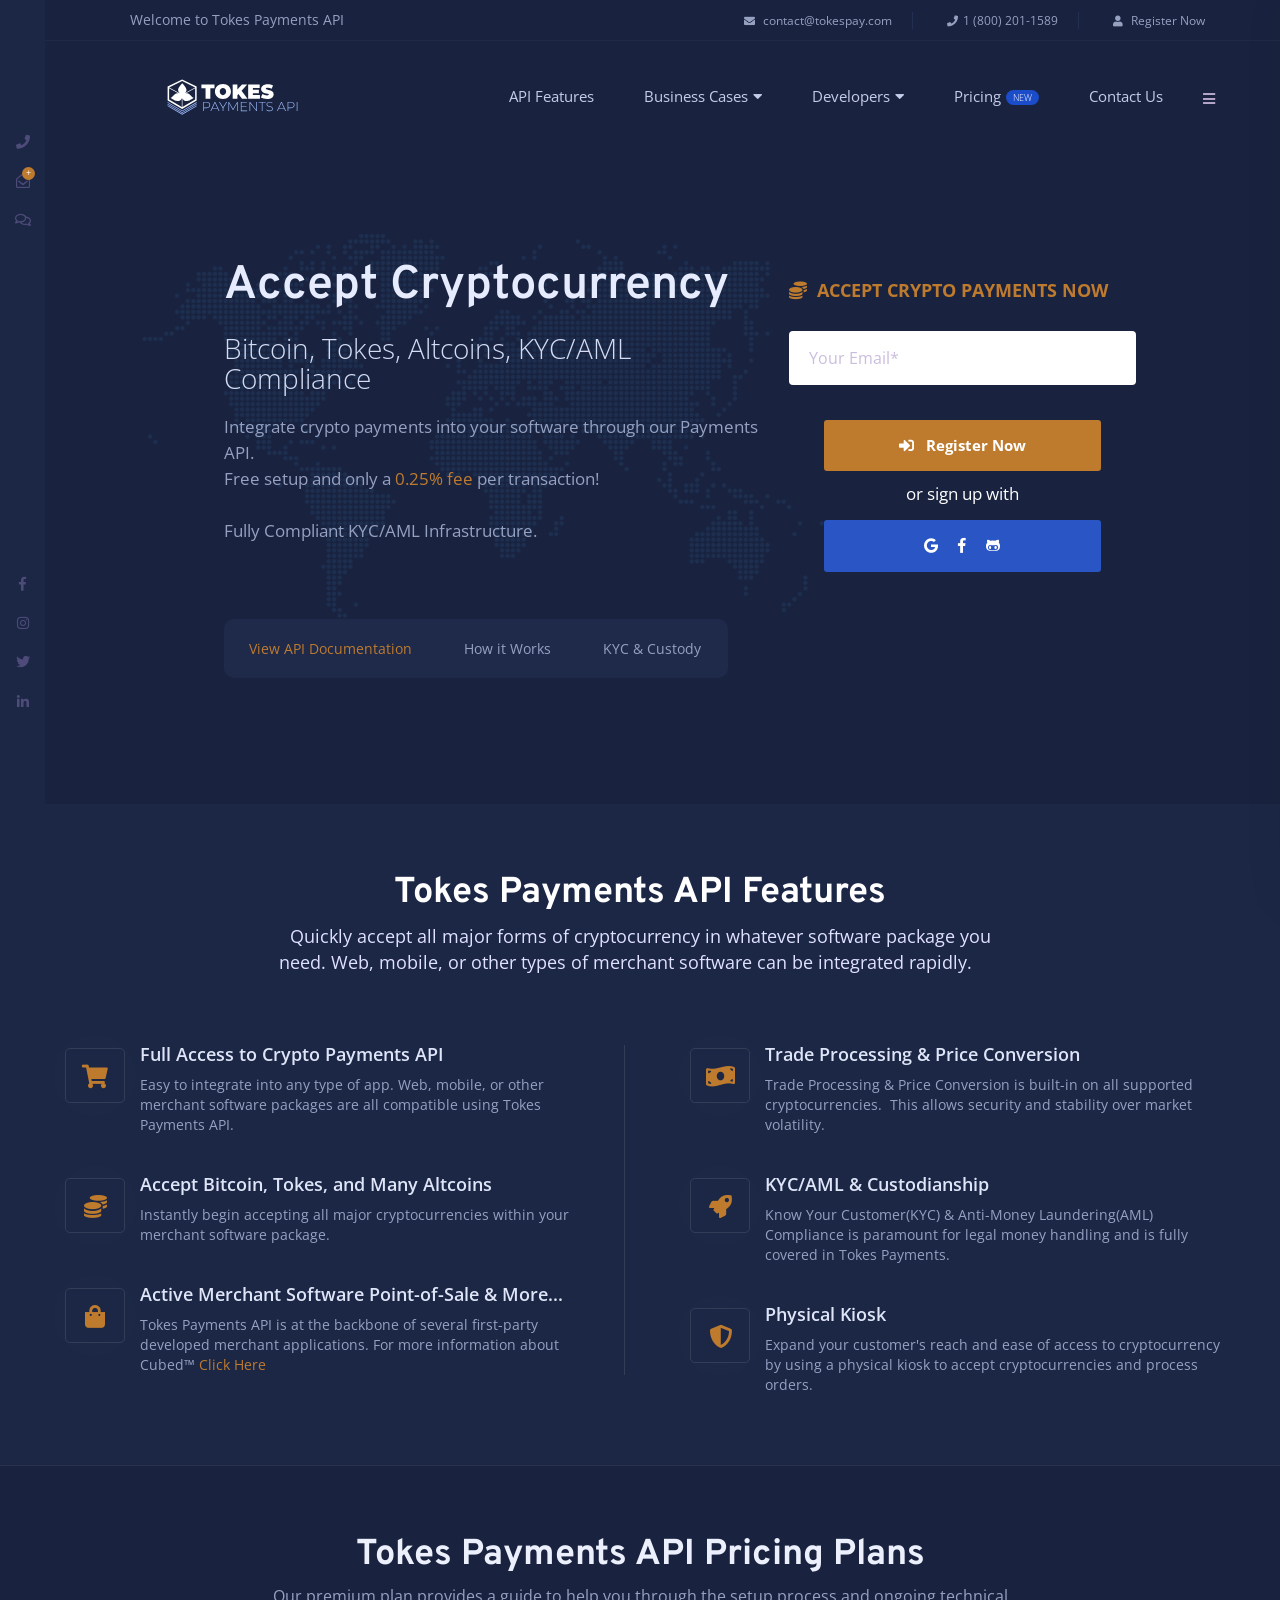
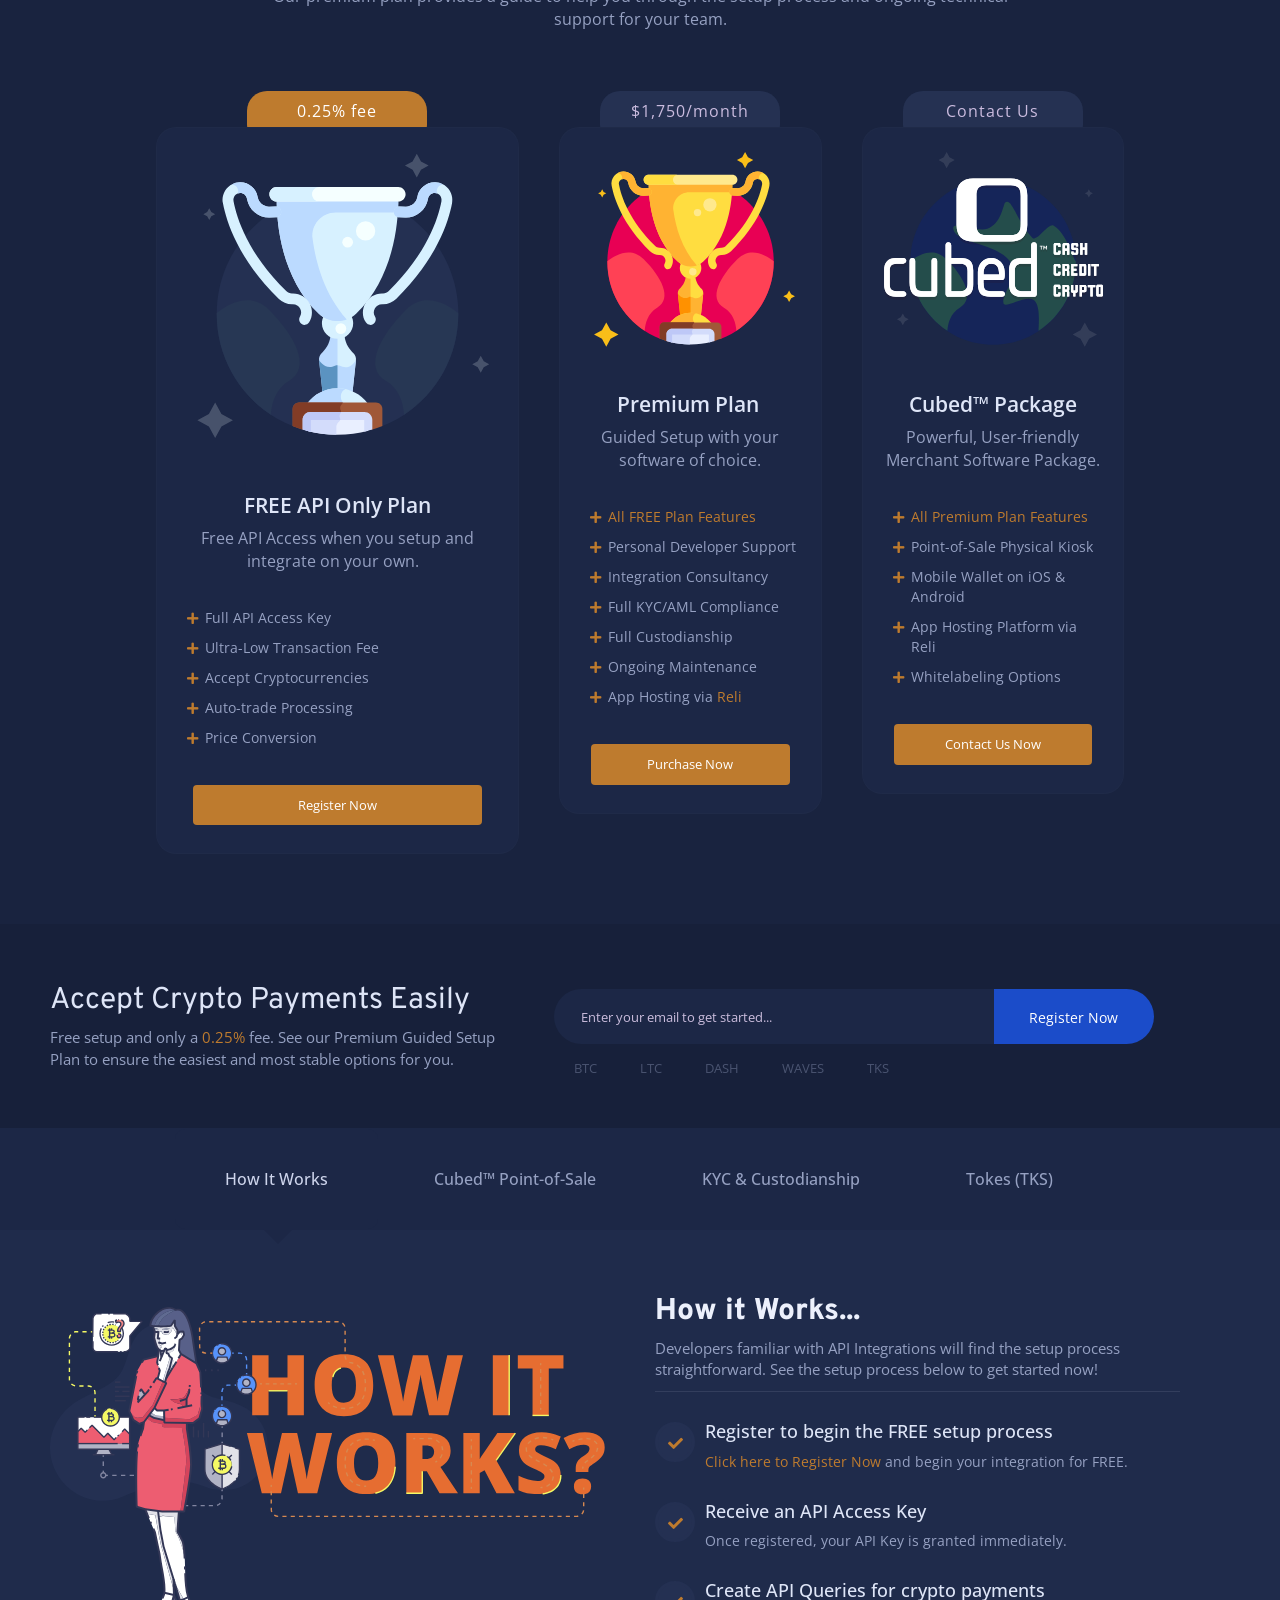
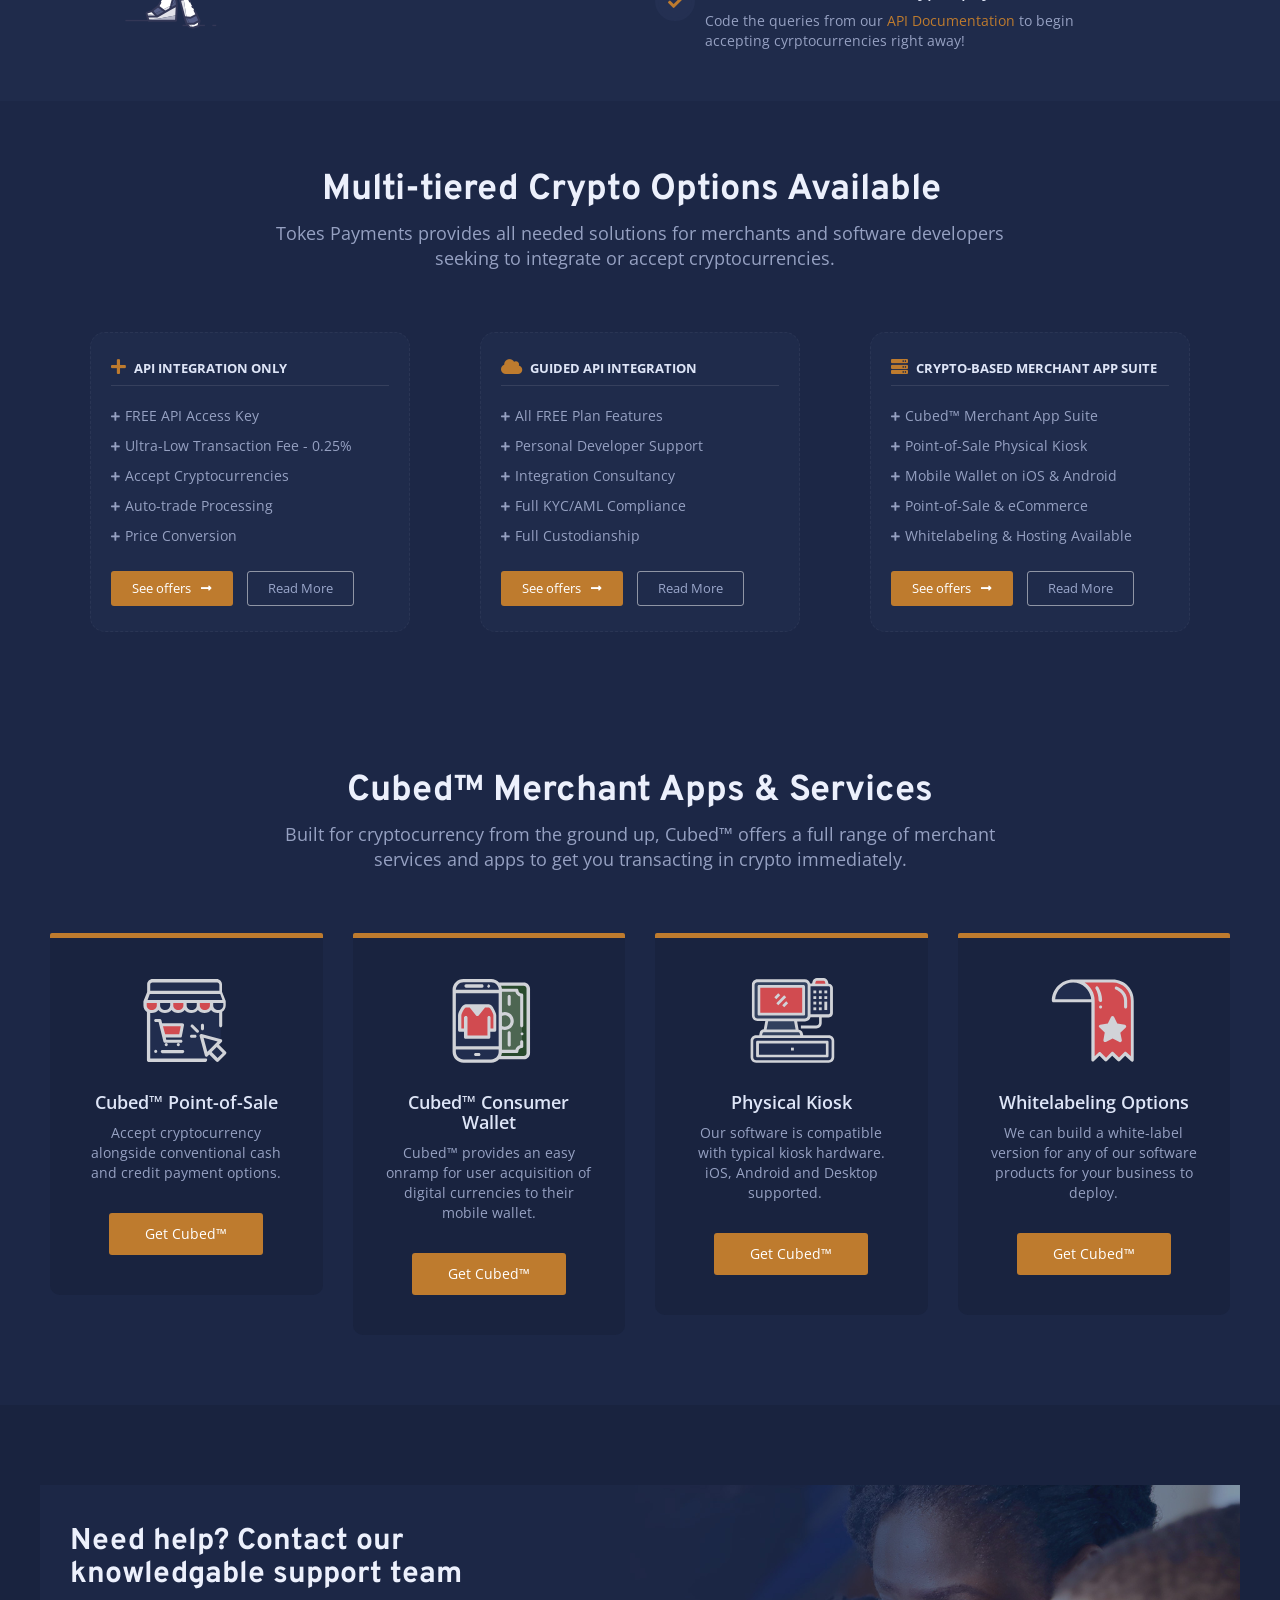
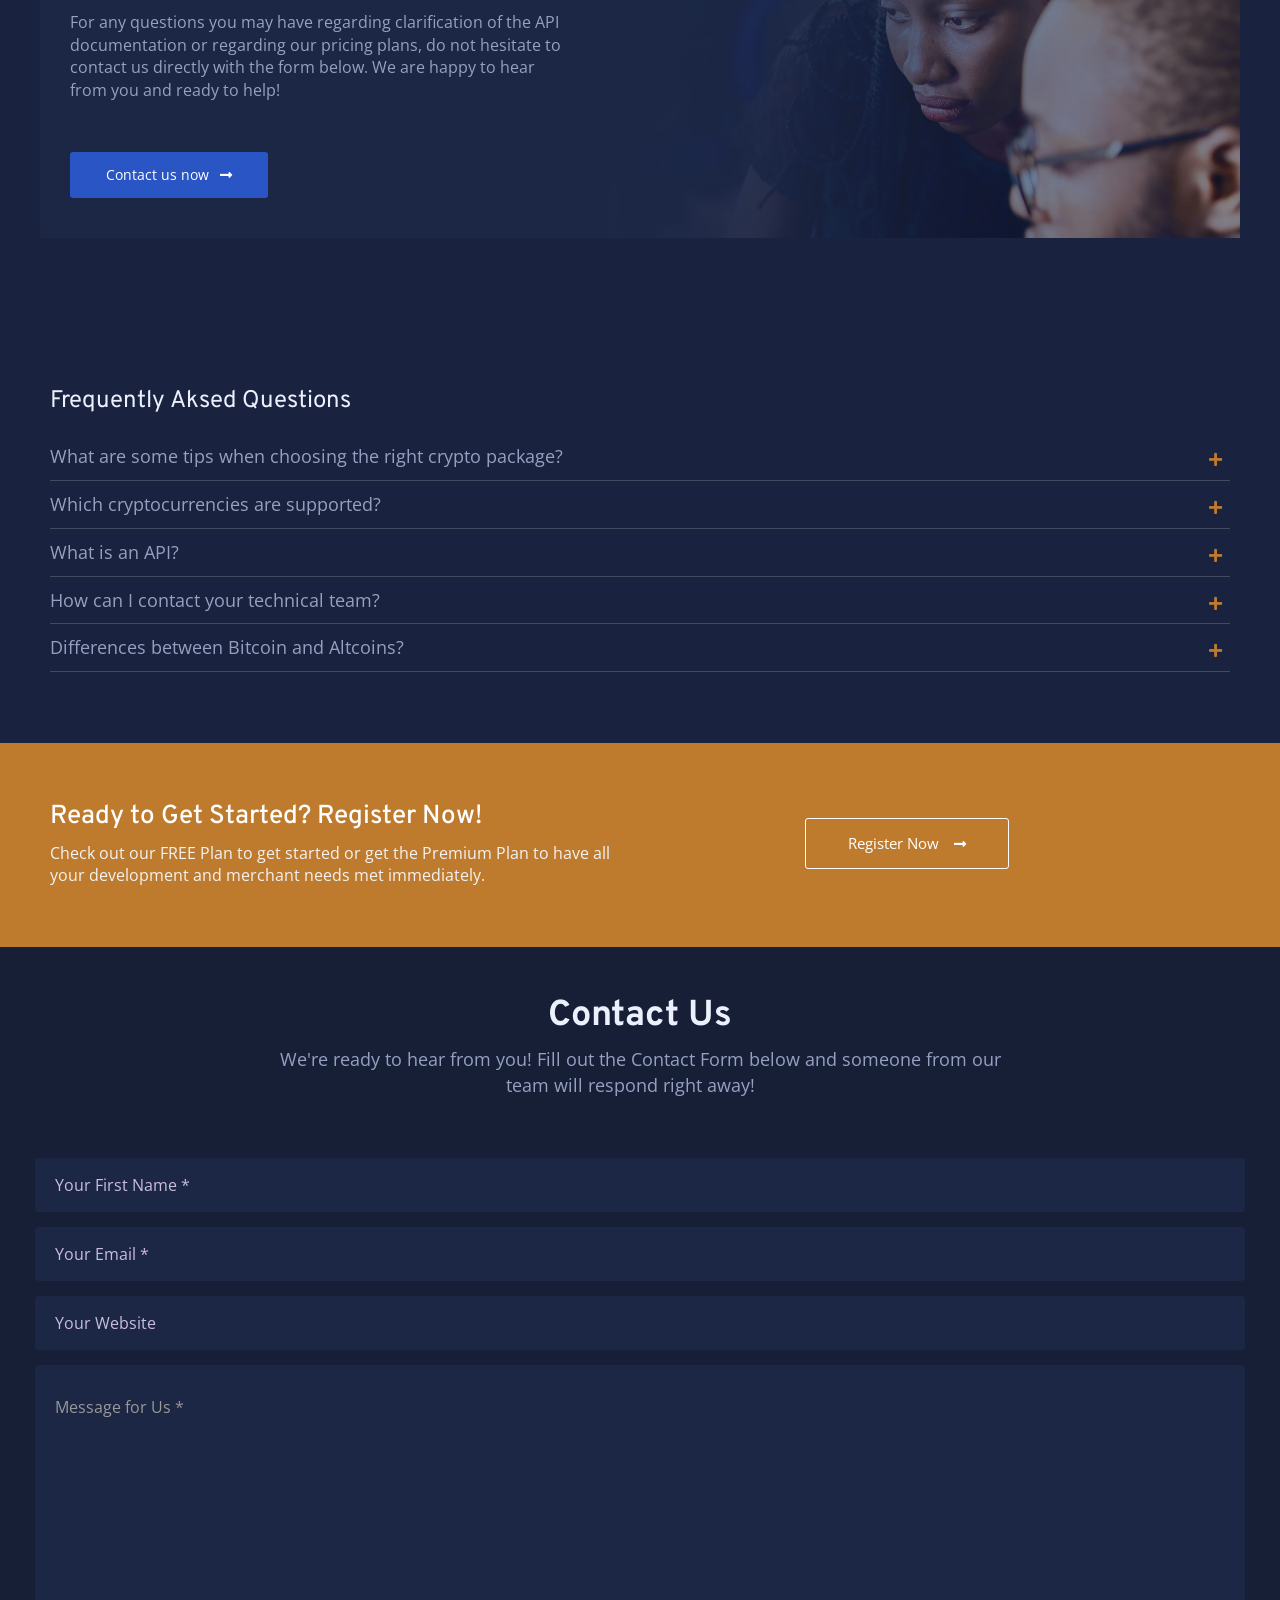
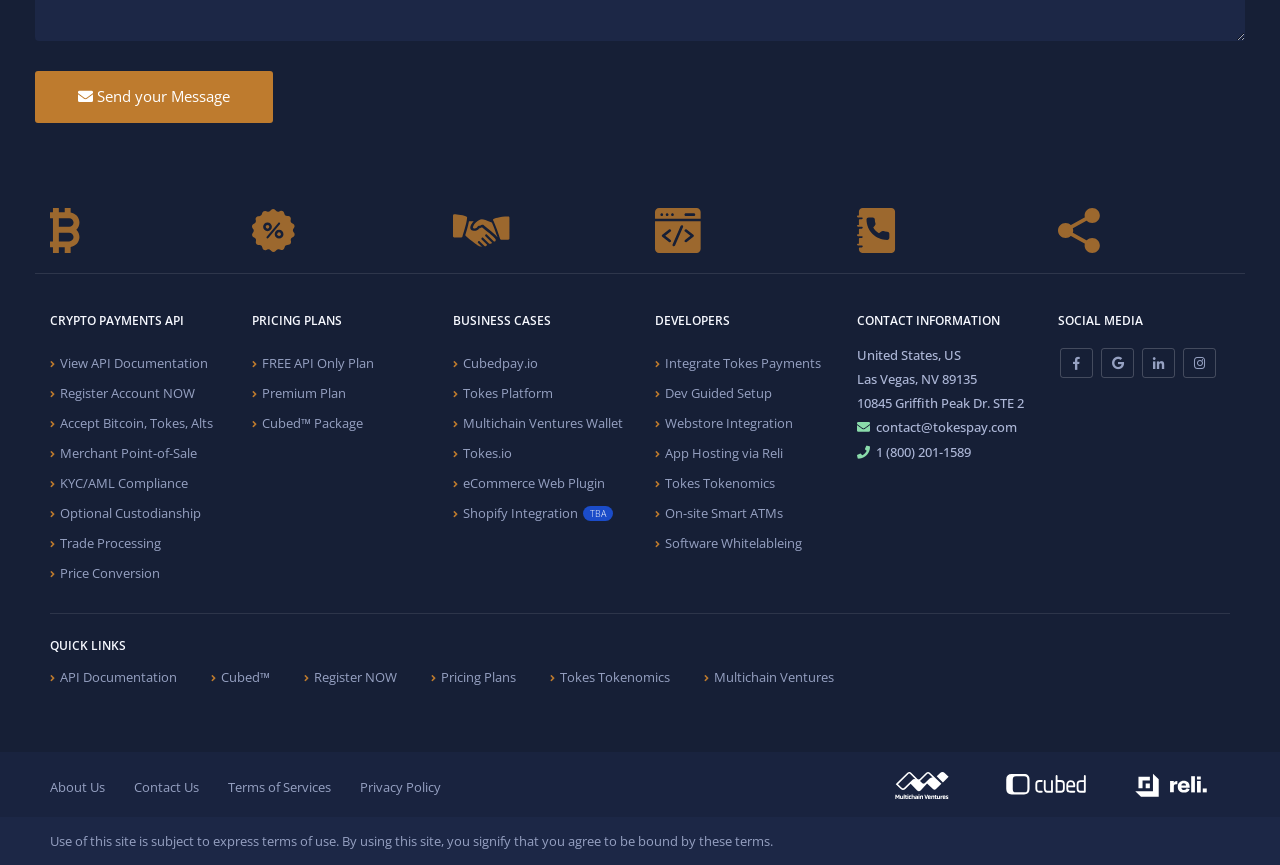
==== index.html @ ca2d654c "added docs links" ====
<!DOCTYPE html>
<html class="no-js" lang="en">

<head>
    <!-- Meta tags -->
    <meta charset="utf-8">
    <meta http-equiv="X-UA-Compatible" content="IE=edge">
    <meta name="description" content="Bluerack - The most powerful web hosting template with fully customized WHMCS Template">
    <meta name="viewport" content="width=device-width, initial-scale=1">
    <meta name="author" content="ThemeKolor">
    <meta name="keywords" content="vps,dedicated,cloud,hosting,hosting template,whmcs, hosting whmcs,whmcs template">
    <link rel="icon" type="image/png" sizes="32x32" href="favicon.png">
    <!-- Page title -->
    <title>Tokes Payments API - Accept Cryptocurrency Payments</title>
    <!-- CSS FILES -->
    <link rel="stylesheet" href="css/fontawesome-icons/css/all.min.css">
    <link rel="stylesheet" href="css/bootsnav.css">
    <link rel="stylesheet" href="css/bootstrap.min.css">
    <link rel="stylesheet" href="style/other/aos.css">
    <link rel="stylesheet" href="style/other/animate.css">
    <!-- Main css style -->
    <link rel="stylesheet" href="style/style.css">
    <!-- main responsive css file -->
    <link rel="stylesheet" href="style/responsive.css">
    <!-- CSS FILES end -->
	<script type="text/javascript" src="https://ajax.googleapis.com/ajax/libs/jquery/3.4.1/jquery.min.js"></script>

	<script type="text/javascript">
$(document).ready(function() {
    var $tabContent = $(".tab-content"),
        $tabs = $("ul.tabs li"),
        tabId;

    /* $tabContent.hide();
    $("ul.tabs li:first").addClass("active").show();
    $tabContent.first().show(); */

    $tabs.click(function() {
        var $this = $(this);
        $tabs.removeClass("active");
        $this.addClass("active");
        $tabContent.hide();
        var activeTab = $this.find("a").attr("href");
        $(activeTab).fadeIn();
        //return false;
    });

    // Grab the ID of the .tab-content that the hash is referring to
    tabId = $(window.location.hash).closest('.tab-content').attr('id');

    // Find the anchor element to "click", and click it
    $tabs.find('a[href=#' + tabId + ']').click();

    $('#tokesLink1,#tokesLink2,#tokesLink3,#tokesLink4,#tokesLink5,#tokesLink6').click(() => {
        $('html, body').animate({
            scrollTop: $('#tokesTab').offset().top
        });
        $('#tokesTab').click();
    });
	$('#cubedLink1,#cubedLink2,#cubedLink3,#cubedLink4,#cubedLink5').click(() => {
        $('html, body').animate({
            scrollTop: $('#cubedTab').offset().top
        });
        $('#cubedTab').click();
    });
	$('#kycLink1,#kycLink2,#kycLink3,#kycLink4,#kycLink5').click(() => {
        $('html, body').animate({
            scrollTop: $('#kycTab').offset().top
        });
        $('#kycTab').click();
    });
	$('#howitLink').click(() => {
        $('html, body').animate({
            scrollTop: $('#howitTab').offset().top
        });
        $('#howitTab').click();
    });
});

$(function() {
    $('a.refresh').live("click", function() {
        location.reload();
    });
});
						</script>	
	
	</head>

<body>
    <div id="fakeLoader"></div>
    <!-- Start of topbar -->
    <div class="top-bar margin-for-home">
        <div class="custom-width">
            <div class="left-topbar aligment-for-home">
                <p>Welcome to Tokes Payments API</p>
            </div>
            <div class="right-topbar">
                <a class="topbar-link" href="#"><i class="fa fa-envelope"></i>
                    contact@tokespay.com</a>
                <a class="topbar-link hidden-xs" href="#"><i class="fa fa-phone"></i>1 (800) 201-1589</a>
                <a class="topbar-link" href="../whmcs/clientarea.php"><i class="fa fa-user"></i> Register Now</a>
            </div>
        </div>
    </div>
    <!-- End of topbar -->

    <!-- Navbar content -->
    <nav class="navbar navbar-default dark navbar-sticky bootsnav">
        <!-- Start Top Search -->
        <div class="top-search">
            <div class="container">
                <div class="input-group">
                    <span class="input-group-addon"><i class="fa fa-search"></i></span>
                    <input type="text" class="form-control" placeholder="Search">
                    <span class="input-group-addon close-search"><i class="fa fa-times"></i></span>
                </div>
            </div>
        </div>
        <!-- End Top Search -->

        <div class="custom-width">
            <!-- Start Atribute Navigation -->
            <div class="attr-nav">
                <ul>
                    <li class="dropdown">
<ul class="dropdown-menu cart-list">
              <li>
                                <h6><a href="#">Dedicated Servers </a></h6>
                                <p>2x - <span class="price">$79.99</span></p>
                            </li>
                            <li>
                                <h6><a href="#">Shared Hosting</a></h6>
                                <p>1x - <span class="price">$2.95</span></p>
                            </li>
                            <li>
                                <h6><a href="#">Dedicated Server 2</a></h6>
                                <p>2x - <span class="price">$99.99</span></p>
                            </li>
                            <li class="total">
                                <span class="pull-right"><strong>Total</strong>: $0.00</span>
                                <a target="_blank" href="../whmcs/cart.php?a=view" class="btn btn-default btn-cart">Cart</a>
                            </li>
                        </ul>
                    </li>
                    <!--  <li class="search"><a href="#"><i class="fa fa-search"></i></a></li> -->
                    <li class="side-menu"><a href="#"><i class="fa fa-bars"></i></a></li>
                </ul>
            </div>
            <!-- End Atribute Navigation -->

            <!-- Start Header Navigation -->
            <div class="navbar-header">
                <button type="button" class="navbar-toggle" data-toggle="collapse" data-target="#navbar-menu">
                    <i class="fa fa-bars"></i>
                </button>
                <a class="navbar-brand aligment-for-home" href="index.html"><img src="images/logo/payments-api-logo.svg" class="logo"
                        alt=""></a>
            </div>
            <!-- End Header Navigation -->

            <!-- Collect the nav links, forms, and other content for toggling -->
            <div class="collapse navbar-collapse" id="navbar-menu">
                <ul class="nav navbar-nav navbar-right" data-in="fadeIn" data-out="fadeOut">
                    <li class="dropdown">
                        <a href="#api-features">API Features</a>
                        
                    </li>
                    <li class="dropdown megamenu-fw">
                        <a href="#" class="dropdown-toggle" data-toggle="dropdown">Business Cases</a>
                        <ul class="dropdown-menu megamenu-content" role="menu">
                            <li>
                                <div class="row">
                                    <div class="col-menu col-md-4 col-lg-4">
                                        <h6 class="title"><i class="fa fa-shopping-cart"></i> Pricing Plans</h6>
                                        <div class="content">
                                          <p>Get Full Access API Key for FREE when you Register Now. Extra assistance available.</p>
                                            <h4 class="menu-price">Starting fee of 0.25% per tx</h4>
                                            <a href="#pricing-plans" class="navbar-btn">See all offers</a>
                                        </div>
                                    </div><!-- end col-3 -->
                                    <div class="col-menu col-md-3 col-lg-4">
                                        <h6 class="title"><i class="fas fa-shopping-bag"></i> Merchant Point-of-Sale</h6>
                                        <div class="content">
                                            <ul class="menu-col">
                                                <li><a href="https://cubedpay.io" target="_blank">Cubedpay.io <span class="badge-link">Hot</span></a></li>
                                                <li><a href="https://tokesplatform.org" target="_blank">Tokes Platform </a></li>
                                                <li><a href="https://multichainventures.com/#wallet" target="_blank">Multichain Ventures Wallet</a></li>
                                                <li><a href="https://cubedpay.io/#features-1" target="_blank">eCommerce Web Component</a></li>
												<li><a href="#" target="_blank">Shopify Integration<span class="badge-link">Upcoming</span></a></li>

                                            </ul>
                                        </div>
                                    </div><!-- end col-3 -->
									<div class="col-menu col-md-3 col-lg-4">
                                        <h6 class="title"><i class="fas fa-cube"></i> Full Payments Ecosystem</h6>
                                        <div class="content">
                                            <ul class="menu-col">
                                                <li><a href="#features">Physical Kiosk</a></li>
                                                <li><a href="#features">Trade Processing</a></li>
                                                <li><a href="#features">Price Conversion</a></li>
                                                <li><a href="#features">Know Your Customer (KYC) <span class="badge-link">Offer</span></a></li>
                                                <li><a href="#features">Custodianship</a></li>
                                            </ul>
                                        </div>
                                    </div>
<!-- end col-3 -->
                                    
                                </div><!-- end row -->
                            </li>
							
                        </ul>
                    </li>
					<li class="dropdown megamenu-fw">
                        <a href="#" class="dropdown-toggle" data-toggle="dropdown">Developers</a>
                        <ul class="dropdown-menu megamenu-content" role="menu">
                            <li>
                                <div class="row">
                                    <div class="col-menu col-md-3 col-lg-4">
                                       <img src="images/other/ui.svg" class="img-responsive animated fadeInLeft"
                                alt="Wordpress Hosting">
                                    </div><!-- end col-3 -->
                                    <div class="col-menu col-md-3 col-lg-4">
                                        <h6 class="title"><i class="fas fa-book"></i> EXPLORE</h6>
                                        <div class="content">
                                            <ul class="menu-col">
                                                <li><a href="#how-it-works">Integrate Tokes Payments</a></li>
                                                <li><a href="#pricing-plans">Guided Setup<span class="badge-link">NEW</span></a></li>
                                                <li><a href="#">Webstore Integration</a></li>
                                                <li><a href="https://reli.cloud">App Hosting on Reli<span class="badge-link">Offer</span></a></li>
                                                <li><a href="#">Tokes Tokenomics</a></li>
                                            </ul>
                                        </div>
                                    </div><!-- end col-3 -->
									<div class="col-menu col-md-3 col-lg-4">
                                        <h6 class="title"><i class="fas fa-cube"></i> Tokes Ecosystem</h6>
                                        <div class="content">
                                            <ul class="menu-col">
                                                <li><a id="tokesLink1" href="#tokenomics">Mint &amp; Burn Protocol</a></li>
                                                <li><a id="tokesLink2" href="#tokenomics">Waves Blockchain</a></li>
                                                <li><a id="cubedLink1" href="#tokenomics">Merchant App Ecosystem</a></li>
                                                <li><a id="cubedLink2">Cubed™ Merchant Whitelabeling <span class="badge-link">Offer</span></a></li>
                                                <li><a id="tokesLink3" href="#tokenomics">On-site Smart ATMs</a></li>
                                            </ul>
                                        </div>
                                    </div>
<!-- end col-3 --><!-- end col-3 -->
									
									
                                </div><!-- end row -->
                            </li>
							
                        </ul>
						
					
						
                    </li>
                    <li class="dropdown">
<ul class="dropdown-menu">
              <li><a href="domain.html">Domain Page</a></li>
                            <li><a href="ssl.html">SSL Page</a></li>
                            <li><a href="shared.html">Shared Hosting</a></li>
                            <li><a href="cloud.html">Cloud Hosting</a></li>
                            <li><a href="wordpress.html">Wordpress Hosting</a></li>
                            <li><a href="dedicated.html">Dedicated Hosting</a></li>
                            <li><a href="about.html">About Us</a></li>
                            <li><a href="contact.html">Contact Us</a></li>
                            <li><a href="error-404.html">Error 404</a></li>
                        </ul>
                    </li>
                    <li class="dropdown">
<ul class="dropdown-menu">
            <li><a href="pricing.html">Pricing Tables</a></li>
                            <li><a href="boxes.html">Text Boxes</a></li>
                            <li><a href="layouts.html">Other Layouts</a></li>
                            <li><a href="testimonials.html">Testimonials</a></li>
                            <li><a href="call-action.html">Call to action</a></li>
                            <li><a href="footers.html">Footers</a></li>
                      </ul>
                  </li>
                    <li><a href="#pricing-plans">Pricing<span class="badge-link">NEW</span></a></li>
					<li><a href="#contact">Contact Us</a></li>

                </ul>
            </div><!-- /.navbar-collapse -->
        </div>
        <!-- Start Side Menu -->
        <div class="side">
            <a href="#" class="close-side"><i class="fa fa-times"></i></a>
            <div class="widget">
                <h6 class="title">About Us</h6>
                <p>We produce a number of blockchain focused products and services for payment processing, supply chain visibility, and DevOps infrastructure. We support the bleeding edge of open source technology to provide solutions for any industry vertical.

</p>
            </div>
            <div class="widget">
                <h6 class="title">Contact Us</h6>
                <ul class="link">
                    <li><i class="fa fa-envelope"></i> contact@tokespay.com</li>
                    <li><i class="fa fa-phone"></i>1 (800) 201-1589</li>
                    <!--<li><a href="#"><i class="fa fa-comments"></i>Livechat</a></li>-->
                </ul>
            </div>
            <div class="widget">
                <h6 class="title">Social Pages</h6>
                <div class="social-links">
                    <a href="#"> <i class="fab fa-facebook-f"></i></a>
                    <a href="#"> <i class="fab fa-google"></i></a>
                    <a href="#"> <i class="fab fa-linkedin-in"></i></a>
                    <a href="#"> <i class="fab fa-instagram"></i></a>
                </div>
            </div>
        </div>
        <!-- End Side Menu -->
    </nav>
    <!-- Navbar Content ends here -->

    <!-- Home Page Carousel -->
    <div class="home-carousel">
        <!-- Left sidebar -->
        <div class="left-sidebar">
            <div class="contact-links link-style">
                <a data-toggle="modal" data-target="#myModal"><i class="fas fa-phone"></i></a>
                <a data-toggle="modal" data-target="#myModal"><i class="far fa-envelope-open"></i></a>
                <a data-toggle="modal" data-target="#myModal"><i class="far fa-comments"></i>
                    <div class="notification">+</div>
                </a>
            </div>
            <div class="sidebar-socials link-style">
                <a href="#"><i class="fab fa-facebook-f"></i></a>
                <a href="#"><i class="fab fa-instagram"></i></a>
                <a href="#"><i class="fab fa-twitter"></i></a>
                <a href="#"><i class="fab fa-linkedin-in">&nbsp;</i></a>
            </div>
        </div>
        <!-- MODAL  -->
        <div id="myModal" class="modal fade" role="dialog">
            <div class="modal-dialog modal-sm">
                <!-- Modal content-->
                <div class="modal-content">
                    <div class="modal-header">
                        <button type="button" class="close" data-dismiss="modal">&times;</button>
                        <h4 class="modal-title">Please feel free to contact us</h4>
                    </div>
                    <div class="modal-body">
                        <div class="modal-contact">
                            <i class="fa fa-phone"></i>
                            <h4>1 (800) 201-1589</h4>
                        </div>
                        <div class="modal-contact">
                            <i class="fa fa-envelope"></i>
                            <h4>contact@tokespay.com</h4>
                        </div>
                    </div>
                    <div class="modal-footer">
                        <button type="button" class="btn btn-blue btn-small" data-dismiss="modal">Close</button>
                    </div>
                </div>

            </div>
        </div>
        <!-- end of modal -->

        <!-- Left Sidebar ends here -->
        <div class="custom-width">
            <div class="row">
                <div class="tab-content">
                    <div id="wordpress" class="tab-pane fade in active">
                      <div class="col-sm-1"></div>
                      <div class="col-sm-7 col-lg-6">
                            <div class="text-container">
                                <div class="home-title animated fadeInLeft">
                                    <h2>Accept Cryptocurrency</h2>
                                    <h4 class="animation-text">Bitcoin,  Tokes, Altcoins, KYC/AML Compliance&nbsp;</h4>
                                  <p>Integrate crypto payments into your software through our Payments API. <br>
                                      Free setup and only a <span class="green-color">0.25% fee</span> per transaction!<br>
                                  </p>
                                  <p>&nbsp;</p>
                                    <p>Fully Compliant KYC/AML Infrastructure.&nbsp;</p>
                              </div>
								<div class="tabs-switcher animated fadeInUp">
                            <ul class="nav nav-tabs">
                                <li >
                                    <a href="https://documenter.getpostman.com/view/3333316/RVu2nqbn?version=latest" class="green-color">View API Documentation</a>
                                </li>
                                <li><a id="howitLink" href="#howitTab">How it Works</a></li>
                                <li><a id="kycLink1" href="#kycTab1">KYC &amp; Custody</a></li>
                            </ul>
                        </div>
                            </div>
                            <img src="images/png-images/world2.png" class=" img-absolute" alt="">
                        </div>
<div class="col-sm-4">
	<h4 class="padding-bottom10 green-color padding-top10"><strong><i class="fa fa-coins"></i>&nbsp; ACCEPT CRYPTO PAYMENTS NOW</strong></h4>
<form action="contact.php" method="post" id="contact-form">
              <div class="messages"></div>
                        <div class="form-group" data-aos="fade-up">
                          <input id="form_email" type="email" name="email" class="form-control" placeholder="Your Email*"
                                required="required" data-error="Valid email is required">
                        </div>
                        <div class="form-group form_left" data-aos="fade-up" data-aos-delay="100">
<div class="help-block with-errors"></div>
                        </div>
                        <div class="form-group" data-aos="fade-up" data-aos-delay="200"> </div>
                        <div class="form-group" data-aos="fade-up" data-aos-delay="300">
<div class="help-block with-errors"></div>
                            <br>
                            <button class="btn btn-green btn-large center-block bold-text" style="width:80%;"> <span class="fa fa-sign-in-alt"></span> &nbsp; Register Now </button>
						  <p class="text-center" style="color:white; padding:10px 0px 13px 0px">&nbsp;  or sign up with  &nbsp;</p>
                          <button class="btn btn-large center-block btn-blue" style="width:80%;"><span class="fab fa-google"></span>&nbsp;&nbsp;&nbsp;&nbsp;&nbsp;<span class="fab fa-facebook-f"></span>&nbsp;&nbsp;&nbsp;&nbsp;&nbsp;<span class="fab fa-github-alt"></span></button>

                        </div>
            </form>
                      </div>
                  </div>
                    <div id="cloud" class="tab-pane">
                        <div class="col-sm-6">
                            <div class="text-container">
                                <div class="home-title animated fadeInLeft">
                                    <h2>Cloud Computing Services </h2>
                                    <h4 class="animation-text">Starting at $19.99/monthly</h4>
                                    <p>It is a long established fact that a reader will be distracted by the readable
                                        content of a page when looking at its layout. The point of using Lorem Ipsum is
                                        that it a more-or-less normal point of using Lorem Ipsum.</p>
                                    <div class="buttons">
                                        <a href="#" class="btn btn-medium btn-green">Start a free trial</a>
                                        <p>*No Credit Card Rquired</p>
                                    </div>
                                </div>
                            </div>
                        </div>
                        <div class="col-sm-6">
                            <div class="img-container">
                                <img src="images/png-images/green-energy.png" class="img-responsive animated fadeInRight"
                                    alt="">
                            </div>
                        </div>
                    </div>
                    <div id="dedicated" class="tab-pane fade">
                        <div class="col-sm-6">
                            <div class="text-container">
                                <div class="home-title animated fadeInLeft">
                                    <h2>Business Shared Hosting</h2>
                                    <h4 class="animation-text">Starting at $19.99/monthly</h4>
                                    <p>It is a long established fact that a reader will be distracted by the readable
                                        content of a page when looking at its layout. The point of using Lorem Ipsum is
                                        that it a more-or-less normal point of using Lorem Ipsum.</p>
                                    <div class="buttons">
                                        <a href="#" class="btn btn-medium btn-green">Start a free trial</a>
                                        <p>*No Credit Card Rquired</p>
                                    </div>
                                </div>
                            </div>
                        </div>
                        <div class="col-sm-6">
                            <div class="img-container">
                                <img src="images/png-images/home-carousel.png" class="img-responsive animated fadeInRight"
                                    alt="">
                            </div>
                        </div>
                    </div>
                    <div class="col-sm-12">
                        
                    </div>
                </div>
            </div>
        </div>
		        <a name="api-features"></a>

    </div>
    <!-- Home Page Carousel -->

  
    

    <!-- Separated Section -->
    <div class="dual-section lighter-bg padding-top50 padding-bottom50">
		<div class="custom-width">
            <div class="row">
                <div class="main-title title-white text-center">
                    <h2>Tokes Payments API Features</h2>
                    <p>Quickly accept all major forms of cryptocurrency in whatever software package you need. Web, mobile, or other types of merchant software can be integrated rapidly.&nbsp; &nbsp; &nbsp;&nbsp; </p>
              </div>
                <div class="col-sm-6">
                    <div class="left-content">
                        <div class="features">
                            <i class="fa fa-shopping-cart pull-left" data-aos="zoom-in"></i>
                            <div class="text">
                                <h4>Full Access to Crypto Payments API&nbsp;</h4>
                                <p>Easy to integrate into any type of app. Web, mobile, or other merchant software packages are all compatible using Tokes Payments API.&nbsp;</p>
                            </div>
                        </div>
                        <div class="features">
                            <i class="fa fa-coins pull-left" data-aos="zoom-in" data-aos-delay="100"></i>
                            <div class="text">
                                <h4>Accept Bitcoin,  Tokes, and Many Altcoins</h4>
                                <p>Instantly begin accepting all major cryptocurrencies within your merchant software package.</p>
                            </div>
                        </div>
                        <div class="features">
                            <i class="fa fa-shopping-bag pull-left" data-aos="zoom-in" data-aos-delay="200"></i>
                            <div class="text">
                                <h4>Active Merchant Software Point-of-Sale &amp; More...</h4>
                                <p>Tokes Payments API is at the backbone of several first-party developed merchant applications. For more information about Cubed™ <a href="https://cubedpay.io" target="_blank" class="green-color">Click Here</a></p>
                            </div>
                        </div>
                    </div>
                </div>
                <div class="col-sm-6">
                    <div class="right-content">
                        <div class="features">
                            <i class="fa fa-money-bill-wave pull-left" data-aos="zoom-in"></i>
                            <div class="text">
                                <h4>Trade Processing &amp; Price Conversion</h4>
                                <p>Trade Processing &amp; Price Conversion is built-in on all supported cryptocurrencies.&nbsp; This allows security and stability over market volatility.&nbsp; &nbsp;</p>
                            </div>
                        </div>
                        <div class="features">
                            <i class="fa fa-rocket pull-left" data-aos="zoom-in" data-aos-delay="100"></i>
                            <div class="text">
                                <h4>KYC/AML &amp; Custodianship</h4>
                                <p>Know Your Customer(KYC) &amp; Anti-Money Laundering(AML) Compliance is paramount for legal money handling and is fully covered in Tokes Payments.</p>
                            </div>
                        </div>
                        <div class="features">
                            <i class="fa fa-shield-alt pull-left" data-aos="zoom-in" data-aos-delay="200"></i>
                            <div class="text">
                                <h4>Physical Kiosk</h4>
                                <p>Expand your customer's reach and ease of access to cryptocurrency by using a physical kiosk to accept cryptocurrencies and process orders.&nbsp; &nbsp;&nbsp;</p>
                            </div>
                        </div>
                    </div>
                </div>
            </div>
        </div>
		        <a name="pricing-plans"></a>

    </div>
    <!-- Separated Section ends here-->
	
	<!-- Pricing Tables -->
    <div class="pricing-tables padding-top50 padding-bottom50">
        <div class="custom-width">
            <div class="row">
                <div class="main-title text-center">
                    <h2>Tokes Payments API Pricing Plans</h2>
                    <p>Our premium plan provides a guide to help you through the setup process and ongoing technical support for your team.  </p>
                </div>
                <div class="col-xs-12 col-lg-1 col-md-1 col-sm-3"> </div>
                <div class="col-sm-6 col-xs-12 col-lg-4 col-md-4">
                    <div class="price green-bg mobile-margin-top">0.25% fee</div>
                    <div class="table">
                        <div class="table-img">
                            <img data-aos="fade-up" data-aos-delay="100" src="images/other/plan-silvertrophy.svg" class="img-center img-responsive"
                                alt="Wordpress Hosting">
                        </div>
                        <div class="table-content">
                            <h4>FREE API Only Plan</h4>
                            <p>Free API Access when you setup and integrate on your own.&nbsp;&nbsp;</p>
                            <div class="table-list">
                                <ul>
                                    <li><i data-aos="zoom-in" class="fa fa-plus"></i> Full API Access Key</li>
                                    <li><i data-aos="zoom-in" data-aos-delay="50" class="fa fa-plus"></i> Ultra-Low Transaction Fee</li>
                                    <li><i data-aos="zoom-in" data-aos-delay="100" class="fa fa-plus"></i> Accept Cryptocurrencies&nbsp;</li>

                                    <li><i data-aos="zoom-in" data-aos-delay="200" class="fa fa-plus"></i>Auto-trade Processing &nbsp;</li>
									                                    <li><i data-aos="zoom-in" data-aos-delay="200" class="fa fa-plus"></i>Price Conversion &nbsp;</li>

                                </ul>
                            </div>
                            <div class="buttons">
                                <a href="#" class="btn btn-green btn-medium"> Register Now</a>
                            </div>
                      </div>
                    </div>
                </div>
                <div class="col-lg-3 col-md-3 col-sm-6 col-xs-12">
                    <div class="price price-margin-top">$1,750/month</div>
                    <div class="table">
                        <div class="table-img">
                            <img data-aos="fade-up" data-aos-delay="200" src="images/other/plan-goldtrophy.svg" class="img-center img-responsive"
                                alt="Wordpress Hosting">
                        </div>
                        <div class="table-content">
                            <h4>Premium Plan&nbsp;</h4>
                            <p>Guided Setup with your software of choice.</p>
                            <div class="table-list">
                                <ul>
                                    <li class="green-color"><i data-aos="zoom-in" class="fa fa-plus"></i> All FREE Plan Features</li>
                                    <li><i data-aos="zoom-in" data-aos-delay="50" class="fa fa-plus"></i> Personal Developer Support</li>
                                    <li><i data-aos="zoom-in" data-aos-delay="100" class="fa fa-plus"></i> Integration Consultancy</li>
                                    <li><i data-aos="zoom-in" data-aos-delay="150" class="fa fa-plus"></i> Full KYC/AML Compliance</li>
                                    <li><i data-aos="zoom-in" data-aos-delay="200" class="fa fa-plus"></i> Full Custodianship</li>
                                    <li><i data-aos="zoom-in" data-aos-delay="200" class="fa fa-plus"></i> Ongoing Maintenance</li>
                                    <li><i data-aos="zoom-in" data-aos-delay="200" class="fa fa-plus"></i> App Hosting via <a href="https://reli.cloud" class="green-color">&nbsp;Reli </a></li>
                                </ul>
                            </div>
                            <div class="buttons">
                                <a href="#" class="btn btn-green btn-medium"> Purchase Now</a>
                            </div>
                        </div>
                    </div>
                </div>
                <div class="col-lg-3 col-md-3 col-sm-6 col-xs-12">
                  <div class="price price-margin-top">Contact Us</div>
                  <div class="table">
                    <div class="table-img"> <img data-aos="fade-up" data-aos-delay="200" src="images/other/plan-cubed.svg" class="img-center img-responsive"
                                alt="Wordpress Hosting"> </div>
                    <div class="table-content">
                      <h4>Cubed™ Package</h4>
                      <p>Powerful, User-friendly Merchant Software Package.</p>
                      <div class="table-list">
                        <ul>
                          <li class="green-color"><i data-aos="zoom-in" class="fa fa-plus"></i> All Premium Plan Features</li>
                          <li><i data-aos="zoom-in" data-aos-delay="50" class="fa fa-plus"></i> Point-of-Sale Physical Kiosk&nbsp;&nbsp;</li>
                          <li><i data-aos="zoom-in" data-aos-delay="100" class="fa fa-plus"></i> Mobile Wallet on iOS &amp; Android</li>
                          <li><i data-aos="zoom-in" data-aos-delay="150" class="fa fa-plus"></i> App Hosting Platform via Reli</li>
                          <li><i data-aos="zoom-in" data-aos-delay="200" class="fa fa-plus"></i> Whitelabeling Options</li>
                        </ul>
                      </div>
                      <div class="buttons"> <a href="#" class="btn btn-green btn-medium"> Contact Us Now</a> </div>
                    </div>
                  </div>
                </div>
                <div class="col-lg-3 col-md-3 col-sm-6 col-xs-12"> </div>
            </div>
        </div>
    </div>
    <!-- Pricing Tables content ends here -->
	  <!-- Domain Search section -->
    <div class="search-domain">
        <div class="custom-width">
            <div class="row">
                <div class="col-sm-5">
                    <div class="text">
                      <h4>Accept Crypto Payments Easily&nbsp;</h4>
                        <p>Free setup and only a <span class="green-color">0.25%</span> fee. See our Premium Guided Setup Plan to ensure the easiest and most stable options for you.&nbsp; &nbsp; &nbsp; &nbsp; &nbsp; &nbsp;&nbsp;</p>
                    </div>
                </div>
                <div class="col-sm-7">
                    <div class="domain-input">
                        <form action="#">
                            <div class="form-group">
                              <input style="padding-left:12px" placeholder="Enter your email to get started..." class="form-control" id="domain">
                                <button class="btn btn-domain" type="submit">Register Now</button>
                            </div>
                            <div class="ltds">
                                <p>BTC LTC DASH WAVES TKS</p>
                            </div>
                        </form>
                    </div>
                </div>
            </div>
        </div>
		<a name="how-it-works"></a>
				<a name="menu2"></a>

    </div>
    <!-- Domain Search section ends here -->

    <!-- Tab switcher -->
    <div class="tabs padding-bottom30">
        <div class="hosting-tabs">
            <ul class="nav nav-tabs">
                <li class="active">
                    <div class="arrow-down">
                        <div class="arrow-down-inner"></div>
                    </div>
                    <a id="howitTab" data-toggle="tab" href="#home">How It Works</a>
                </li>
                <li><a id="cubedTab" data-toggle="tab" href="#menu1">Cubed™ Point-of-Sale</a></li>
                <li><a id="kycTab" data-toggle="tab" href="#menu2">KYC &amp; Custodianship</a></li>
                <li><a id="tokesTab" data-toggle="tab" href="#menu3">Tokes (TKS)</a></li>
            </ul>
        </div>
        <div class="custom-width">
            <div class="row">
                <div class="tab-content">
                    <div id="home" class="tab-pane in active">
                        <div class="col-lg-6 col-md-6 col-sm-12 col-xs-12">
                            <img src="images/other/howitworks.svg" class="img-responsive animated fadeInLeft"
                                alt="Wordpress Hosting">
                        </div>
                        <div class="col-lg-6 col-md-6 col-sm-12 col-xs-12">
                            <div class="text animated fadeInRight">
                                <div class="tab-title">
                                    <h3>How it Works...</h3>
                                    <p>Developers familiar with API Integrations will find the setup process straightforward. See the setup process below to get started now!</p>
                                </div>
                                <div class="tab-lists">
                                    <div class="host-feature">
                                        <i class="fa fa-check pull-left" data-aos="zoom-in"></i>
                                        <div class="text">
                                            <h4>Register to begin the FREE setup process&nbsp;</h4>
										  <p><a href="#" class="green-color">Click here to Register Now</a> and begin your integration for FREE.</p>
                                        </div>
                                    </div>
                                    <div class="host-feature">
                                        <i class="fa fa-check pull-left" data-aos="zoom-in" data-aos-delay="100"></i>
                                        <div class="text">
                                            <h4>Receive an API Access Key</h4>
                                            <p>Once registered, your API Key is granted immediately.</p>
                                        </div>
                                    </div>
                                    <div class="host-feature">
                                        <i class="fa fa-check pull-left" data-aos="zoom-in" data-aos-delay="200"></i>
                                        <div class="text">
                                            <h4>Create API Queries  for crypto payments</h4>
                                            <p>Code the queries from our <a href="#" class="green-color"> API Documentation</a> to begin accepting cyrptocurrencies right away!</p>
                                        </div>
                                    </div>
                                </div>
                            </div>
                        </div>
                    </div>
                    <div id="menu1" class="tab-pane">
                        <div class="col-lg-6 col-md-6 col-sm-12 col-xs-12">
                            <img src="images/other/cubed-devices-flat.png" class="img-responsive animated fadeInLeft" alt="Wordpress Hosting">
                        </div>
                        <div class="col-lg-6 col-md-6 col-sm-12 col-xs-12">
                            <div class="text animated fadeInRight">
                                <div class="tab-title">
                                    <h3>Cubed™ Merchant Services Platform</h3>
                                    <p>Built for cryptocurrency from the ground up, Cubed™ offers a full range of merchant services and apps to get you transacting in crypto immediately.</p>
                                </div>
                                <div class="tab-lists">
                                    <div class="host-feature">
                                        <i class="fa fa-check pull-left" data-aos="zoom-in"></i>
                                        <div class="text">
                                            <h4>Point-of-Sale for Brick-and-Mortar &amp; eCommerce&nbsp; &nbsp;</h4>
                                            <p>All of your storefronts are covered in person and on the web.</p>
                                        </div>
                                    </div>
                                    <div class="host-feature">
                                        <i class="fa fa-check pull-left" data-aos="zoom-in" data-aos-delay="100"></i>
                                        <div class="text">
                                            <h4>Physical Kiosk &amp; Consumer Mobile Wallet </h4>
                                            <p>Full convenience for consumers able to pay at a physical kiosk using the mobile wallet for iOS or Android.</p>
                                        </div>
                                    </div>
                                    <div class="host-feature">
                                        <i class="fa fa-check pull-left" data-aos="zoom-in" data-aos-delay="200"></i>
                                        <div class="text">
                                            <h4>Whitelabeling Options Available</h4>
                                            <p>Get your brand out there backed by powerful merchant software through whitelabeling with our <a href="#pricing-plans" class="green-color">Cubed™ Merchant Software Package.&nbsp; &nbsp;</a></p>
                                        </div>
                                    </div>
                                </div>
                            </div>
                        </div>
                    </div>
                    <div id="menu2" class="tab-pane">
                        <div class="col-lg-6 col-md-6 col-sm-12 col-xs-12">
                            <img src="images/other/kyc.svg" class="img-responsive animated fadeInLeft"
                                alt="Wordpress Hosting">
                        </div>
                        <div class="col-lg-6 col-md-6 col-sm-12 col-xs-12">
                            <div class="text animated fadeInRight">
                                <div class="tab-title">
                                    <h3>Know Your Customer (KYC) &amp; Custody&nbsp;</h3>
                                    <p>Take the guess work out of KYC/AML Compliance. Our system conforms to all required laws for all 50 US states and abroad.</p>
                                </div>
                                <div class="tab-lists">
                                    <div class="host-feature">
                                        <i class="fa fa-check pull-left" data-aos="zoom-in"></i>
                                        <div class="text">
                                            <h4>Full KYC Compliance</h4>
											<p>Built in KYC user flow to ensure full legal compliance for all parties.</p>
                                        </div>
                                    </div>
                                    <div class="host-feature">
                                        <i class="fa fa-check pull-left" data-aos="zoom-in" data-aos-delay="100"></i>
                                        <div class="text">
                                            <h4>Optional Custodianship</h4>
                                            <p>Feel secure with cryptocurrency storage using our optional custody.</p>
                                        </div>
                                    </div>
                                    <div class="host-feature">
                                        <i class="fa fa-check pull-left" data-aos="zoom-in" data-aos-delay="200"></i>
                                        <div class="text">
                                            <h4>Ongoing AML Compliance</h4>
                                            <p>As long as you have an active account your transactions will be legal in all 50 US states and internationally.</p>
                                        </div>
                                    </div>
                                </div>
                            </div>
                        </div>
                    </div>
                    <div id="menu3" class="tab-pane">
                        <div class="col-lg-6 col-md-6 col-sm-12 col-xs-12">
                            <img src="images/other/mv-tokenomics.svg" class="img-responsive animated fadeInLeft" alt="Wordpress Hosting">
                        </div>
                        <div class="col-lg-6 col-md-6 col-sm-12 col-xs-12">
                            <div class="text animated fadeInRight">
                                <div class="tab-title">
									<a name="tokenomics"></a>
                                    <h3>Toke (TKS) and the Tokes Ecosystem</h3>
                                    <p>Tokes(TKS) is the fundamental cryptocurrency that binds all of these products together. The ubiquituous reliance on Tokes creates a stable and thriving ecosystem.&nbsp; &nbsp;</p>
                                </div>
                                <div class="tab-lists">
                                    <div class="host-feature">
                                        <i class="fa fa-check pull-left" data-aos="zoom-in"></i>
                                        <div class="text">
                                            <h4>Tokenomics</h4>
                                            <p>Receive discounts when paying and holding Tokes through the Tokes Loyalty Program. Mint &amp; Burn Protocols ensures the stability and establishes value for all merchants and customers.</p>
                                        </div>
                                    </div>
                                    <div class="host-feature">
                                        <i class="fa fa-check pull-left" data-aos="zoom-in" data-aos-delay="100"></i>
                                        <div class="text">
                                            <h4>Waves Blockchain</h4>
                                            <p>Tokes is an asset of the Waves Blockchain. The Waves Blockchain is a state-of-the-art blockchain with instant transfers. Learn more about the <a href="https://wavesplatform.com/" target="_blank" class="green-color">Waves Platform</a> here.&nbsp;</p>
                                        </div>
                                    </div>
                                    <div class="host-feature">
                                        <i class="fa fa-check pull-left" data-aos="zoom-in" data-aos-delay="200"></i>
                                        <div class="text">
                                            <h4>Mulitchain Ventures Merchant App Ecosystem</h4>
                                            <p>Tokes is the root cryptocurrency in all Apps developed by Multichain Ventures. Learn more about <a href="https://multichainventures.com/" target="_blank"  class="green-color">Multichain Ventures</a> here.&nbsp; &nbsp;&nbsp;</p>
                                        </div>
                                    </div>
                                  <div class="host-feature"> <i class="fa fa-check pull-left" data-aos="zoom-in" data-aos-delay="200"></i>
                                      <div class="text">
                                        <h4>EPCIS Compatible Blockchain</h4>
                                        <p>EDEN Blockchain is an EPCIS compatible blockchain and inherently uses Tokes. Learn more about <a href="https://eden.software/" target="_blank" class="green-color">EDEN and EPCIS</a> here.&nbsp;</p>
                                      </div>
                                    </div>
                                  <div class="host-feature"> <i class="fa fa-check pull-left" data-aos="zoom-in" data-aos-delay="200"></i>
                                      <div class="text">
                                        <h4>Cubed™ Merchant Whitelabeling</h4>
                                        <p>The Cubed™ Suite of Merchant Apps can be used in their default state or whitelabeled to suit your branding needs. Learn more about <a href="https://cubedpay.io/" target="_blank" class="green-color">Cubed™</a> here.</p>
                                      </div>
                                    </div>
                                    <div class="host-feature"> <i class="fa fa-check pull-left" data-aos="zoom-in" data-aos-delay="200"></i>
                                      <div class="text">
                                        <h4>On-site Smart ATMs</h4>
                                        <p>Tokes is natively accessible to buy and sell through ATMs built by Vault Logic. Learn more about <a href="https://vaultlogic.com/" target="_blank" class="green-color">Vault Logic</a> here.&nbsp;&nbsp;</p>
                                      </div>
                                    </div>
                                </div>
                            </div>
                        </div>
                    </div>
                </div>
            </div>
        </div>
    </div>
    <!-- Tab Switcher ends here-->

    <!-- Boxes style two -->
    <div class="boxes-two lighter-bg padding-bottom50 padding-top50">
        <div class="container">
            <div class="row">
                <div class="main-title text-center">
                    <h2>Multi-tiered Crypto Options Available&nbsp;&nbsp;</h2>
                    <p>Tokes Payments provides all needed solutions for merchants and software developers seeking to integrate or accept cryptocurrencies.&nbsp;&nbsp; </p>
                </div>
                <div class="col-sm-4">
                    <div class="box-container">
                        <div class="box-title">
                            <h4><i class="fa fa-plus"></i> API Integration Only</h4>
                        </div>
                        <ul>
                            <li>FREE API Access Key&nbsp;</li>
                            <li>Ultra-Low Transaction Fee - 0.25%</li>
                            <li>Accept Cryptocurrencies</li>
                            <li>Auto-trade Processing</li>
                            <li>Price Conversion</li>
                        </ul>
                        <div class="buttons">
                            <a href="#pricing-plans" class="btn btn-green btn-small">See offers <i class="fa fa-long-arrow-alt-right"></i></a>
                            <a href="how-it-works" class="btn btn-outline btn-small">Read More</a>
                        </div>
                    </div>
                </div>
                <div class="col-sm-4">
                    <div class="box-container">
                        <div class="box-title">
                            <h4><i class="fa fa-cloud"></i> Guided API Integration</h4>
                        </div>
                        <ul>
                            <li>All FREE Plan Features</li>
                            <li>Personal Developer Support</li>
                            <li>Integration Consultancy</li>
                            <li>Full KYC/AML Compliance</li>
                            <li>Full Custodianship</li>
                        </ul>
                        <div class="buttons">
                            <a href="#pricing-plans" class="btn btn-green btn-small">See offers <i class="fa fa-long-arrow-alt-right"></i></a>
                            <a href="#pricing-plans" class="btn btn-outline btn-small">Read More</a>
                        </div>
                    </div>
                </div>
                <div class="col-sm-4">
                    <div class="box-container">
                        <div class="box-title">
                            <h4><i class="fa fa-server"></i> Crypto-based Merchant App Suite</h4>
                        </div>
                        <ul>
                            <li>Cubed™ Merchant App Suite</li>
                            <li>Point-of-Sale Physical Kiosk</li>
                            <li>Mobile Wallet on iOS &amp; Android</li>
                            <li>Point-of-Sale &amp; eCommerce</li>
                            <li>Whitelabeling &amp; Hosting Available</li>
                        </ul>
                        <div class="buttons">
                            <a href="#pricing-plans" class="btn btn-green btn-small">See offers <i class="fa fa-long-arrow-alt-right"></i></a>
                            <a href="https://cubedpay.io" target="_blank" class="btn btn-outline btn-small">Read More</a>
                        </div>
                    </div>
                </div>
            </div>
        </div>
    </div>
    <!-- Boxes style two ends here -->


    <!-- Boxes style one -->
    <div class="boxes-one padding-top50 padding-bottom50">
        <div class="custom-width">
            <div class="main-title text-center">
                <h2>Cubed™ Merchant Apps &amp; Services</h2>
                <p>Built for cryptocurrency from the ground up, Cubed™ offers a full range of merchant services and apps to get you transacting in crypto immediately. </p>
            </div>
            <div class="row">
                <div class="col-lg-3 col-md-3 col-sm-6 col-xs-12">
                    <div class="box">
                        <img data-aos="zoom-in" src="images/other/pointofsale.svg" class="img-responsive img-center" alt="Hosting">
                        <h4>Cubed™ Point-of-Sale</h4>
                        <p>Accept cryptocurrency alongside conventional cash and credit payment options.</p>
                        <a href="https://cubedpay.io" target="_blank" class="btn btn-green btn-small"> Get Cubed™ </a>
                    </div>
                </div>
                <div class="col-lg-3 col-md-3 col-sm-6 col-xs-12">
                    <div class="box">
                        <img data-aos="zoom-in" data-aos-delay="100" src="images/other/wallet.svg" class="img-responsive img-center"
                            alt="Hosting">
                        <h4>Cubed™ Consumer Wallet</h4>
                      <p>Cubed™ provides an easy onramp for user acquisition of digital currencies to their mobile wallet.</p>
                        <a href="https://cubedpay.io" target="_blank"  class="btn btn-green btn-small"> Get&nbsp;Cubed™</a>
                    </div>
                </div>
                <div class="col-lg-3 col-md-3 col-sm-6 col-xs-12">
                    <div class="box">
                        <img data-aos="zoom-in" data-aos-delay="200" src="images/other/kiosk.svg" class="img-responsive img-center"
                            alt="Hosting">
                        <h4>Physical Kiosk</h4>
                        <p>Our software is compatible with typical kiosk hardware. iOS, Android and Desktop supported.&nbsp; &nbsp;</p>
                        <a href="https://cubedpay.io" target="_blank"  class="btn btn-green btn-small"> Get Cubed™ </a>
                    </div>
                </div>
                <div class="col-lg-3 col-md-3 col-sm-6 col-xs-12">
                    <div class="box">
                        <img data-aos="zoom-in" data-aos-delay="300" src="images/other/whitelabel.svg" class="img-responsive img-center"
                            alt="Hosting">
                        <h4>Whitelabeling Options</h4>
                        <p>We can build a white-label version for any of our software products for your business to deploy.</p>
                        <a href="https://cubedpay.io" target="_blank"  class="btn btn-green btn-small"> Get Cubed™ </a>
                    </div>
                </div>
            </div>
        </div>
    </div>
    <!-- Boxes style one ends here-->

    <!-- section with image bg -->
    <div class="img-section custom-width margin-top60 margin-bottom60">
        <div class="row">
            <div class="col-sm-8">
                <div class="text">
                    <h2>Need help? Contact our knowledgable support team</h2>
                    <p>For any questions you may have regarding clarification of the API documentation or regarding our pricing plans, do not hesitate to contact us directly with the form below. We are happy to hear from you and ready to help!&nbsp; &nbsp; &nbsp;</p>
                    <a href="#contact" class="btn btn-blue btn-medium"> Contact us now <i class="fas fa-long-arrow-alt-right"></i></a>
                </div>
            </div>
        </div>
    </div>
    <!-- section with image bg ends here -->

    <!-- Testimonials slider
    <section class="testimonials lighter-bg" id="carousel">
        <div class="custom-width">
            <div class="row">
                <div class="col-md-12">
                    <div class="carousel slide" id="fade-quote-carousel" data-ride="carousel" data-interval="4000">
                        <ol class="carousel-indicators">
                            <li data-target="#fade-quote-carousel" data-slide-to="0" class="active"></li>
                            <li data-target="#fade-quote-carousel" data-slide-to="1"></li>
                        </ol>
                        <div class="carousel-inner">
                            <div class="item active">
                                <div class="col-sm-4">
                                    <div class="text-left">
                                        <h2>What our clients are saying?</h2>
                                        <p>It is a long established fact that a reader will be distracted by the
                                            readable content of a page
                                            when looking at its layout. </p>
                                        <div class="buttons">
                                            <a href="#" class="btn btn-small btn-green">Check out all
                                                reviews <i class="fas fa-long-arrow-alt-right"></i></a>
                                        </div>
                                    </div>
                                </div>
                                <div class="col-sm-4">
                                    <div class="profile-circle"><img src="images/other/testimonial1.jpg" class="img-responsive"
                                            alt="">
                                    </div>
                                    <blockquote>
                                        <p><i class="fa quote fa-quote-right fa-sm pull-left"></i>
                                            <br>
                                            Lorem ipsum dolor sit amet, consectetur adipisicing elit. Quidem, veritatis
                                            nulla eum laudantium totam tempore optio doloremque laboriosam quas, quos
                                            eaque
                                            molestias.<i class="fa quote fa-quote-right fa-sm "></i></p>
                                        <small>www.domainname.com</small>
                                    </blockquote>
                                </div>
                                <div class="col-sm-4">
                                    <div class="profile-circle"><img src="images/other/testimonial2.jpg" class="img-responsive"
                                            alt="">
                                    </div>
                                    <blockquote>
                                        <p><i class="fa quote fa-quote-right fa-sm pull-left"></i>
                                            <br>
                                            Lorem ipsum dolor sit amet, consectetur adipisicing elit. Quidem, veritatis
                                            nulla eum laudantium totam tempore optio doloremque laboriosam quas, quos
                                            eaque
                                            molestias.<i class="fa quote fa-quote-right fa-sm "></i></p>
                                        <small>www.domainname.com</small>
                                    </blockquote>
                                </div>
                            </div>
                            <div class="item">
                                <div class="col-sm-4">
                                    <div class="text-left">
                                        <h2>What our clients are saying?</h2>
                                        <p>It is a long established fact that a reader will be distracted by the
                                            readable content of a page
                                            when looking at its layout. </p>
                                        <div class="buttons">
                                            <a href="#" class="btn btn-small btn-green">Check out all
                                                reviews <i class="fas fa-long-arrow-alt-right"></i></a>
                                        </div>
                                    </div>
                                </div>
                                <div class="col-sm-4">
                                    <div class="profile-circle"><img src="images/other/testimonial1.jpg" class="img-responsive"
                                            alt="">
                                    </div>
                                    <blockquote>
                                        <p><i class="fa quote fa-quote-right fa-sm pull-left"></i>
                                            <br>
                                            Lorem ipsum dolor sit amet, consectetur adipisicing elit. Quidem, veritatis
                                            nulla eum laudantium totam tempore optio doloremque laboriosam quas, quos
                                            eaque
                                            molestias.<i class="fa quote fa-quote-right fa-sm "></i></p>
                                        <small>www.domainname.com</small>
                                    </blockquote>
                                </div>
                                <div class="col-sm-4">
                                    <div class="profile-circle"><img src="images/other/testimonial2.jpg" class="img-responsive"
                                            alt="">
                                    </div>
                                    <blockquote>
                                        <p><i class="fa quote fa-quote-right fa-sm pull-left"></i>
                                            <br>
                                            Lorem ipsum dolor sit amet, consectetur adipisicing elit. Quidem, veritatis
                                            nulla eum laudantium totam tempore optio doloremque laboriosam quas, quos
                                            eaque
                                            molestias.<i class="fa quote fa-quote-right fa-sm "></i></p>
                                        <small>www.domainname.com</small>
                                    </blockquote>
                                </div>
                            </div>
                        </div>
                    </div>
                </div>
            </div>
        </div>
    </section>
    <!--  Testimonials slider ends here -->

    <!-- Faq -->
    <div class="faq padding-bottom50 padding-top50" style="background-color:#19233f">
        <div class="custom-width">
            <h3>Frequently Aksed Questions</h3>
            <div class="accordion">
                <div class="accordion-item">
                    <a>What are some tips when choosing the right crypto package?</a>
                    <div class="content">
                        <p>If you are only looking for the API to integrate into your existing your software, then signup with the free plan and get started right away! If you want the easiest solution to have one of our experience developers to guide you through the setup and integration process, then choose our premium plan! If you don't have any software of your own and would like to license or whitelabel merchant software, then sign up for our Cubed™ package now!</p>
                    </div>
                </div>
                <div class="accordion-item">
                    <a>Which cryptocurrencies are supported?</a>
                    <div class="content">
                        <p>Bitcoin, Tokes, Waves, Litecoin and Dash are all natively supported with many more on the way! </p>
                    </div>
                </div>
                <div class="accordion-item">
                    <a>What is an API?</a>
                    <div class="content">
                        <p>API stands for Application Programming Interface. It is a set of functions and procedures allowing the creation of applications that access the features or data of an operating system, application, or other service. In this case our service is the Tokes Payments API that provides you with the ability to accept cryptocurrency payments.</p>
                    </div>
                </div>
                <div class="accordion-item">
                    <a>How can I contact your technical team?</a>
                    <div class="content">
                        <p>Fill out the contact form above or contact us through email/phone below. We're ready to hear from you now!</p>
                    </div>
                </div>
                <div class="accordion-item">
                    <a>Differences between Bitcoin and Altcoins?</a>
                    <div class="content">
                        <p>While Bitcoin is the most well-known cryptocurrency, altcoins with differing technology could be a better option for you. So, we are crypto-agnostic to allow support of cutting edge blockchain and cryptocurrency technology.</p>
                    </div>
                </div>
            </div>
        </div>
    </div>
    <!-- Faq ends here -->

    <!-- Call to action -->
    <div class="call-to-action cta-green">
        <div class="custom-width">
            <div class="row">
                <div class="col-sm-6">
                    <h3>Ready to Get Started? Register Now!</h3>
                    <p>Check out our FREE Plan to get started or get the Premium Plan to have all your development and merchant needs met immediately.</p>
                </div>
                <div class="col-sm-6">
                    <div class="buttons">
                        <a href="#" class="btn btn-outline btn-large">Register Now&nbsp; <i class="fas fa-long-arrow-alt-right"></i></a>
                    </div>
                </div>
            </div>
        </div>
		<a name="contact"></a>

    </div>
    <!-- Call to action ends here -->
    <!-- Dark Footer -->
    <footer class="light-footer dark-footer">
        <div class="custom-width">
			<div class="row margin-bottom50">
				            <div class="main-title text-center">
                <h2>Contact Us</h2>
                <p>We're ready to hear from you! Fill out the Contact Form below and someone from our team will respond right away!&nbsp; &nbsp;&nbsp; </p>
            </div>
			<div>
				
<form action="contact.php" method="post" id="contact-form">
                        <div class="messages"></div>
                        <div class="form-group" data-aos="fade-up">
                            <input id="form_name" type="text" name="name" class="form-control name input-dark" placeholder="Your First Name *"
                                required="required" data-error="Firstname is required">
                        </div>
                        <div class="form-group form_left" data-aos="fade-up" data-aos-delay="100">
                            <input id="form_email" type="email" name="email" class="form-control input-dark" placeholder="Your Email *"
                                required="required" data-error="Valid email is required">
                            <div class="help-block with-errors"></div>
                        </div>
                        <div class="form-group" data-aos="fade-up" data-aos-delay="200">
                            <input id="form_web" type="text" name="name" class="form-control input-dark" placeholder="Your Website ">
                        </div>
                        <div class="form-group" data-aos="fade-up" data-aos-delay="300">
                            <textarea id="form_message" name="message" class="form-control input-dark" placeholder="Message for Us *"
                                rows="4" required="required" data-error="Please leave us a message.."></textarea>
                            <div class="help-block with-errors"></div>
                            <br>
                            <button class="btn btn-green btn-large"> <span class="fa fa-envelope"></span> Send your
                                Message </button>
                        </div>
                    </form>
                      </div>
			</div>
            <div class="row">
                <div class="partners">
                    <div class="col-lg-2 col-md-2 col-sm-2 col-xs-4">
                        <img src="images/other/crypto.svg" class="img-responsive" alt="">
                    </div>
                    <div class="col-lg-2 col-md-2 col-sm-2 col-xs-4">
                        <img src="images/other/pricing.svg" class="img-responsive" alt="">
                    </div>
                    <div class="col-lg-2 col-md-2 col-sm-2 col-xs-4">
                        <img src="images/other/business.svg" class="img-responsive" alt="">
                    </div>
                    <div class="col-lg-2 col-md-2 col-sm-2 col-xs-4">
                        <img src="images/other/developers.svg" class="img-responsive" alt="">
                    </div>
                    <div class="col-lg-2 col-md-2 col-sm-2 col-xs-4">
                        <img src="images/other/contact.svg" class="img-responsive" alt="">
                    </div>
                    <div class="col-lg-2 col-md-2 col-sm-2 col-xs-4">
                        <img src="images/other/socialmedia.svg" class="img-responsive" alt="">
                    </div>
                </div>
                <div class="col-sm-2">
                    <h4>CRYPTO Payments API&nbsp;</h4>
                    <ul>
                      <li><a href="https://documenter.getpostman.com/view/3333316/RVu2nqbn?version=latest" target="_blank">View API Documentation</a></li>
                        <li><a href="#">Register Account NOW</a></li>
                        <li><a href="#features">Accept Bitcoin, Tokes, Alts</a></li>
                        <li><a id="cubedLink3" href="#">Merchant Point-of-Sale</a></li>
                        <li><a id="kycLink2" href="#">KYC/AML Compliance&nbsp;</a></li>
                        <li><a id="kycLink3" href="#">Optional Custodianship</a></li>
                        <li><a href="#features">Trade Processing</a></li>
                        <li><a href="#features">Price Conversion</a></li>
                    </ul>
                </div>
                <div class="col-sm-2">
                  <h4>Pricing Plans&nbsp;</h4>
                    <ul>
                      <li><a href="#pricing-plans">FREE API Only Plan</a></li>
                        <li><a href="#pricing-plans">Premium Plan&nbsp;</a></li>
                        <li><a href="#pricing-plans">Cubed™ Package</a></li>
                    </ul>
                </div>
                <div class="col-sm-2">
                  <h4>Business Cases</h4>
                    <ul>
                      <li><a href="https://cubedpay.io" target="_blank">Cubedpay.io</a></li>
                        <li><a href="https://tokesplatform.org" target="_blank">Tokes Platform</a></li>
                        <li><a href="https://multichainventures.com/index.html#wallet" target="_blank">Multichain Ventures Wallet</a></li>
                        <li><a href="https://tokes.io" target="_blank">Tokes.io</a></li>
                        <li><a href="https://cubedpay.io/#features-1" target="_blank">eCommerce Web Plugin</a></li>
                        <li><a href="#">Shopify Integration<span class="badge-link">TBA</span></a></li>
                    </ul>
                </div>
                <div class="col-sm-2">
                    <h4>Developers</h4>
                    <ul>
                      <li><a href="https://documenter.getpostman.com/view/3333316/RVu2nqbn?version=latest" target="_blank">Integrate Tokes Payments</a></li>
                        <li><a href="#pricing-plans">Dev Guided Setup</a></li>
                        <li><a href="https://cubedpay.io/#features-1" target="_blank">Webstore Integration</a></li>
                        <li><a href="https://reli.cloud" target="_blank">App Hosting via Reli</a></li>
                        <li><a id="tokesLink4" href="#">Tokes Tokenomics</a></li>
                        <li><a id="tokesLink5" href="#">On-site Smart ATMs</a></li>
                        <li><a id="cubedLink4" href="#">Software Whitelableing</a></li>
                    </ul>
                </div>
                <div class="col-sm-2">
                    <h4>Contact InformatioN</h4>
                    <div class="location-info">
                        <h5>United States, US</h5>
                        <h5>Las Vegas, NV 89135</h5>
                        <h5>10845 Griffith Peak Dr. STE 2</h5>
                        <h5><i class="fa fa-envelope"></i> contact@tokespay.com</h5>
                        <h5><i class="fa fa-phone"></i> 1 (800) 201-1589</h5>
                    </div>
                </div>
                <div class="col-sm-2">
                    <h4>Social Media</h4>
                    <div class="social-media">
                        <a href="#"><i class="fab fa-facebook-f"></i></a>
                        <a href="#"> <i class="fab fa-google"></i></a>
                        <a href="#"> <i class="fab fa-linkedin-in"></i></a>
                        <a href="#"> <i class="fab fa-instagram"></i></a>
                    </div>
                </div>
                <div class="col-sm-12">
                    <div class="quick-links">
                        <div class="qucik-links-title">
                            <h4>Quick Links</h4>
                        </div>
                        <ul>
                            <li><a href="https://documenter.getpostman.com/view/3333316/RVu2nqbn?version=latest" target="_blank">API Documentation</a></li>
                            <li><a href="https://cubedpay.io/" target="_blank">Cubed™</a></li>
                            <li><a href="#">Register NOW</a></li>
                            <li><a href="#pricing-plans">Pricing Plans</a></li>
                            <li><a id="tokesLink6" href="#">Tokes Tokenomics</a></li>
                            <li><a href="https://multichain.ventures/" target="_blank">Multichain Ventures</a></li>
                        </ul>
                    </div>
                </div>
            </div>
        </div>
    </footer>
    <!-- Daek Footer ends here -->

    <!-- under footer -->
    <div class="under-footer">
        <div class="custom-width">
            <div class="row">
                <div class="col-sm-8">
                    <div class="under_footer_links">
                        <a href="https://multichain.ventures/" target="_blank">About Us</a>
                        <a href="#contact">Contact Us</a>
                        <a href="docs/mv-terms.pdf">Terms of Services</a>
                        <a href="docs/tks-privacy-notice.pdf">Privacy Policy</a>
                    </div>
                </div>
                <div class="col-sm-4 un_img">
                    <div class="col-sm-4">
                        <a href="https://multichain.ventures/" target="_blank"> <img src="images/logo/mv-footer.svg" class="img-responsive" alt=""></a>
                    </div>
                    <div class="col-sm-4">
                        <a href="https://cubedpay.io/" target="_blank"> <img src="images/logo/cubed-footer.svg" class="img-responsive" alt=""></a>
                    </div>
                    <div class="col-sm-4">
                        <a href="https://reli.cloud/" target="_blank"> <img src="images/logo/reli-footer.svg" class="img-responsive" alt=""></a>
                    </div>
                </div>
            </div>
        </div>
    </div>
    <div class="under-footer2">
        <div class="custom-width">
            <div class="row">
                <p>Use of this site is subject to express terms of use. By using this site, you signify that you agree
                to be bound by these terms.</p>
            </div>
        </div>
    </div>
    <!-- under footer section ends here-->

    <!-- JAVASCRIPT FILES -->
    <script src="js/jquery.js"></script>
    <!--Fake Loader -->
    <script src="js/fakeLoader.min.js"></script>
    <!-- contact form -->
    <script src="js/validator.js"></script>
    <script src="js/contact.js"></script>
    <!-- bootstrap-->
    <script src="js/bootsnav.js"></script>
    <script src="js/bootstrap.min.js"></script>
    <!-- AOS animation -->
    <script src="js/aos.js"></script>
    <!-- custom javascript file -->
    <script src="js/custom.js"></script>
</body>

</html>
---- css/fontawesome-icons/css/all.min.css ----
/*!
 * Font Awesome Free 5.3.1 by @fontawesome - https://fontawesome.com
 * License - https://fontawesome.com/license/free (Icons: CC BY 4.0, Fonts: SIL OFL 1.1, Code: MIT License)
 */
.fa,.fab,.fal,.far,.fas{-moz-osx-font-smoothing:grayscale;-webkit-font-smoothing:antialiased;display:inline-block;font-style:normal;font-variant:normal;text-rendering:auto;line-height:1}.fa-lg{font-size:1.33333em;line-height:.75em;vertical-align:-.0667em}.fa-xs{font-size:.75em}.fa-sm{font-size:.875em}.fa-1x{font-size:1em}.fa-2x{font-size:2em}.fa-3x{font-size:3em}.fa-4x{font-size:4em}.fa-5x{font-size:5em}.fa-6x{font-size:6em}.fa-7x{font-size:7em}.fa-8x{font-size:8em}.fa-9x{font-size:9em}.fa-10x{font-size:10em}.fa-fw{text-align:center;width:1.25em}.fa-ul{list-style-type:none;margin-left:2.5em;padding-left:0}.fa-ul>li{position:relative}.fa-li{left:-2em;position:absolute;text-align:center;width:2em;line-height:inherit}.fa-border{border:.08em solid #eee;border-radius:.1em;padding:.2em .25em .15em}.fa-pull-left{float:left}.fa-pull-right{float:right}.fa.fa-pull-left,.fab.fa-pull-left,.fal.fa-pull-left,.far.fa-pull-left,.fas.fa-pull-left{margin-right:.3em}.fa.fa-pull-right,.fab.fa-pull-right,.fal.fa-pull-right,.far.fa-pull-right,.fas.fa-pull-right{margin-left:.3em}.fa-spin{animation:fa-spin 2s infinite linear}.fa-pulse{animation:fa-spin 1s infinite steps(8)}@keyframes fa-spin{0%{transform:rotate(0deg)}to{transform:rotate(1turn)}}.fa-rotate-90{-ms-filter:"progid:DXImageTransform.Microsoft.BasicImage(rotation=1)";transform:rotate(90deg)}.fa-rotate-180{-ms-filter:"progid:DXImageTransform.Microsoft.BasicImage(rotation=2)";transform:rotate(180deg)}.fa-rotate-270{-ms-filter:"progid:DXImageTransform.Microsoft.BasicImage(rotation=3)";transform:rotate(270deg)}.fa-flip-horizontal{-ms-filter:"progid:DXImageTransform.Microsoft.BasicImage(rotation=0, mirror=1)";transform:scaleX(-1)}.fa-flip-vertical{transform:scaleY(-1)}.fa-flip-horizontal.fa-flip-vertical,.fa-flip-vertical{-ms-filter:"progid:DXImageTransform.Microsoft.BasicImage(rotation=2, mirror=1)"}.fa-flip-horizontal.fa-flip-vertical{transform:scale(-1)}:root .fa-flip-horizontal,:root .fa-flip-vertical,:root .fa-rotate-90,:root .fa-rotate-180,:root .fa-rotate-270{-webkit-filter:none;filter:none}.fa-stack{display:inline-block;height:2em;line-height:2em;position:relative;vertical-align:middle;width:2em}.fa-stack-1x,.fa-stack-2x{left:0;position:absolute;text-align:center;width:100%}.fa-stack-1x{line-height:inherit}.fa-stack-2x{font-size:2em}.fa-inverse{color:#fff}.fa-500px:before{content:"\f26e"}.fa-accessible-icon:before{content:"\f368"}.fa-accusoft:before{content:"\f369"}.fa-ad:before{content:"\f641"}.fa-address-book:before{content:"\f2b9"}.fa-address-card:before{content:"\f2bb"}.fa-adjust:before{content:"\f042"}.fa-adn:before{content:"\f170"}.fa-adversal:before{content:"\f36a"}.fa-affiliatetheme:before{content:"\f36b"}.fa-air-freshener:before{content:"\f5d0"}.fa-algolia:before{content:"\f36c"}.fa-align-center:before{content:"\f037"}.fa-align-justify:before{content:"\f039"}.fa-align-left:before{content:"\f036"}.fa-align-right:before{content:"\f038"}.fa-alipay:before{content:"\f642"}.fa-allergies:before{content:"\f461"}.fa-amazon:before{content:"\f270"}.fa-amazon-pay:before{content:"\f42c"}.fa-ambulance:before{content:"\f0f9"}.fa-american-sign-language-interpreting:before{content:"\f2a3"}.fa-amilia:before{content:"\f36d"}.fa-anchor:before{content:"\f13d"}.fa-android:before{content:"\f17b"}.fa-angellist:before{content:"\f209"}.fa-angle-double-down:before{content:"\f103"}.fa-angle-double-left:before{content:"\f100"}.fa-angle-double-right:before{content:"\f101"}.fa-angle-double-up:before{content:"\f102"}.fa-angle-down:before{content:"\f107"}.fa-angle-left:before{content:"\f104"}.fa-angle-right:before{content:"\f105"}.fa-angle-up:before{content:"\f106"}.fa-angry:before{content:"\f556"}.fa-angrycreative:before{content:"\f36e"}.fa-angular:before{content:"\f420"}.fa-ankh:before{content:"\f644"}.fa-app-store:before{content:"\f36f"}.fa-app-store-ios:before{content:"\f370"}.fa-apper:before{content:"\f371"}.fa-apple:before{content:"\f179"}.fa-apple-alt:before{content:"\f5d1"}.fa-apple-pay:before{content:"\f415"}.fa-archive:before{content:"\f187"}.fa-archway:before{content:"\f557"}.fa-arrow-alt-circle-down:before{content:"\f358"}.fa-arrow-alt-circle-left:before{content:"\f359"}.fa-arrow-alt-circle-right:before{content:"\f35a"}.fa-arrow-alt-circle-up:before{content:"\f35b"}.fa-arrow-circle-down:before{content:"\f0ab"}.fa-arrow-circle-left:before{content:"\f0a8"}.fa-arrow-circle-right:before{content:"\f0a9"}.fa-arrow-circle-up:before{content:"\f0aa"}.fa-arrow-down:before{content:"\f063"}.fa-arrow-left:before{content:"\f060"}.fa-arrow-right:before{content:"\f061"}.fa-arrow-up:before{content:"\f062"}.fa-arrows-alt:before{content:"\f0b2"}.fa-arrows-alt-h:before{content:"\f337"}.fa-arrows-alt-v:before{content:"\f338"}.fa-assistive-listening-systems:before{content:"\f2a2"}.fa-asterisk:before{content:"\f069"}.fa-asymmetrik:before{content:"\f372"}.fa-at:before{content:"\f1fa"}.fa-atlas:before{content:"\f558"}.fa-atom:before{content:"\f5d2"}.fa-audible:before{content:"\f373"}.fa-audio-description:before{content:"\f29e"}.fa-autoprefixer:before{content:"\f41c"}.fa-avianex:before{content:"\f374"}.fa-aviato:before{content:"\f421"}.fa-award:before{content:"\f559"}.fa-aws:before{content:"\f375"}.fa-backspace:before{content:"\f55a"}.fa-backward:before{content:"\f04a"}.fa-balance-scale:before{content:"\f24e"}.fa-ban:before{content:"\f05e"}.fa-band-aid:before{content:"\f462"}.fa-bandcamp:before{content:"\f2d5"}.fa-barcode:before{content:"\f02a"}.fa-bars:before{content:"\f0c9"}.fa-baseball-ball:before{content:"\f433"}.fa-basketball-ball:before{content:"\f434"}.fa-bath:before{content:"\f2cd"}.fa-battery-empty:before{content:"\f244"}.fa-battery-full:before{content:"\f240"}.fa-battery-half:before{content:"\f242"}.fa-battery-quarter:before{content:"\f243"}.fa-battery-three-quarters:before{content:"\f241"}.fa-bed:before{content:"\f236"}.fa-beer:before{content:"\f0fc"}.fa-behance:before{content:"\f1b4"}.fa-behance-square:before{content:"\f1b5"}.fa-bell:before{content:"\f0f3"}.fa-bell-slash:before{content:"\f1f6"}.fa-bezier-curve:before{content:"\f55b"}.fa-bible:before{content:"\f647"}.fa-bicycle:before{content:"\f206"}.fa-bimobject:before{content:"\f378"}.fa-binoculars:before{content:"\f1e5"}.fa-birthday-cake:before{content:"\f1fd"}.fa-bitbucket:before{content:"\f171"}.fa-bitcoin:before{content:"\f379"}.fa-bity:before{content:"\f37a"}.fa-black-tie:before{content:"\f27e"}.fa-blackberry:before{content:"\f37b"}.fa-blender:before{content:"\f517"}.fa-blind:before{content:"\f29d"}.fa-blogger:before{content:"\f37c"}.fa-blogger-b:before{content:"\f37d"}.fa-bluetooth:before{content:"\f293"}.fa-bluetooth-b:before{content:"\f294"}.fa-bold:before{content:"\f032"}.fa-bolt:before{content:"\f0e7"}.fa-bomb:before{content:"\f1e2"}.fa-bone:before{content:"\f5d7"}.fa-bong:before{content:"\f55c"}.fa-book:before{content:"\f02d"}.fa-book-open:before{content:"\f518"}.fa-book-reader:before{content:"\f5da"}.fa-bookmark:before{content:"\f02e"}.fa-bowling-ball:before{content:"\f436"}.fa-box:before{content:"\f466"}.fa-box-open:before{content:"\f49e"}.fa-boxes:before{content:"\f468"}.fa-braille:before{content:"\f2a1"}.fa-brain:before{content:"\f5dc"}.fa-briefcase:before{content:"\f0b1"}.fa-briefcase-medical:before{content:"\f469"}.fa-broadcast-tower:before{content:"\f519"}.fa-broom:before{content:"\f51a"}.fa-brush:before{content:"\f55d"}.fa-btc:before{content:"\f15a"}.fa-bug:before{content:"\f188"}.fa-building:before{content:"\f1ad"}.fa-bullhorn:before{content:"\f0a1"}.fa-bullseye:before{content:"\f140"}.fa-burn:before{content:"\f46a"}.fa-buromobelexperte:before{content:"\f37f"}.fa-bus:before{content:"\f207"}.fa-bus-alt:before{content:"\f55e"}.fa-business-time:before{content:"\f64a"}.fa-buysellads:before{content:"\f20d"}.fa-calculator:before{content:"\f1ec"}.fa-calendar:before{content:"\f133"}.fa-calendar-alt:before{content:"\f073"}.fa-calendar-check:before{content:"\f274"}.fa-calendar-minus:before{content:"\f272"}.fa-calendar-plus:before{content:"\f271"}.fa-calendar-times:before{content:"\f273"}.fa-camera:before{content:"\f030"}.fa-camera-retro:before{content:"\f083"}.fa-cannabis:before{content:"\f55f"}.fa-capsules:before{content:"\f46b"}.fa-car:before{content:"\f1b9"}.fa-car-alt:before{content:"\f5de"}.fa-car-battery:before{content:"\f5df"}.fa-car-crash:before{content:"\f5e1"}.fa-car-side:before{content:"\f5e4"}.fa-caret-down:before{content:"\f0d7"}.fa-caret-left:before{content:"\f0d9"}.fa-caret-right:before{content:"\f0da"}.fa-caret-square-down:before{content:"\f150"}.fa-caret-square-left:before{content:"\f191"}.fa-caret-square-right:before{content:"\f152"}.fa-caret-square-up:before{content:"\f151"}.fa-caret-up:before{content:"\f0d8"}.fa-cart-arrow-down:before{content:"\f218"}.fa-cart-plus:before{content:"\f217"}.fa-cc-amazon-pay:before{content:"\f42d"}.fa-cc-amex:before{content:"\f1f3"}.fa-cc-apple-pay:before{content:"\f416"}.fa-cc-diners-club:before{content:"\f24c"}.fa-cc-discover:before{content:"\f1f2"}.fa-cc-jcb:before{content:"\f24b"}.fa-cc-mastercard:before{content:"\f1f1"}.fa-cc-paypal:before{content:"\f1f4"}.fa-cc-stripe:before{content:"\f1f5"}.fa-cc-visa:before{content:"\f1f0"}.fa-centercode:before{content:"\f380"}.fa-certificate:before{content:"\f0a3"}.fa-chalkboard:before{content:"\f51b"}.fa-chalkboard-teacher:before{content:"\f51c"}.fa-charging-station:before{content:"\f5e7"}.fa-chart-area:before{content:"\f1fe"}.fa-chart-bar:before{content:"\f080"}.fa-chart-line:before{content:"\f201"}.fa-chart-pie:before{content:"\f200"}.fa-check:before{content:"\f00c"}.fa-check-circle:before{content:"\f058"}.fa-check-double:before{content:"\f560"}.fa-check-square:before{content:"\f14a"}.fa-chess:before{content:"\f439"}.fa-chess-bishop:before{content:"\f43a"}.fa-chess-board:before{content:"\f43c"}.fa-chess-king:before{content:"\f43f"}.fa-chess-knight:before{content:"\f441"}.fa-chess-pawn:before{content:"\f443"}.fa-chess-queen:before{content:"\f445"}.fa-chess-rook:before{content:"\f447"}.fa-chevron-circle-down:before{content:"\f13a"}.fa-chevron-circle-left:before{content:"\f137"}.fa-chevron-circle-right:before{content:"\f138"}.fa-chevron-circle-up:before{content:"\f139"}.fa-chevron-down:before{content:"\f078"}.fa-chevron-left:before{content:"\f053"}.fa-chevron-right:before{content:"\f054"}.fa-chevron-up:before{content:"\f077"}.fa-child:before{content:"\f1ae"}.fa-chrome:before{content:"\f268"}.fa-church:before{content:"\f51d"}.fa-circle:before{content:"\f111"}.fa-circle-notch:before{content:"\f1ce"}.fa-city:before{content:"\f64f"}.fa-clipboard:before{content:"\f328"}.fa-clipboard-check:before{content:"\f46c"}.fa-clipboard-list:before{content:"\f46d"}.fa-clock:before{content:"\f017"}.fa-clone:before{content:"\f24d"}.fa-closed-captioning:before{content:"\f20a"}.fa-cloud:before{content:"\f0c2"}.fa-cloud-download-alt:before{content:"\f381"}.fa-cloud-upload-alt:before{content:"\f382"}.fa-cloudscale:before{content:"\f383"}.fa-cloudsmith:before{content:"\f384"}.fa-cloudversify:before{content:"\f385"}.fa-cocktail:before{content:"\f561"}.fa-code:before{content:"\f121"}.fa-code-branch:before{content:"\f126"}.fa-codepen:before{content:"\f1cb"}.fa-codiepie:before{content:"\f284"}.fa-coffee:before{content:"\f0f4"}.fa-cog:before{content:"\f013"}.fa-cogs:before{content:"\f085"}.fa-coins:before{content:"\f51e"}.fa-columns:before{content:"\f0db"}.fa-comment:before{content:"\f075"}.fa-comment-alt:before{content:"\f27a"}.fa-comment-dollar:before{content:"\f651"}.fa-comment-dots:before{content:"\f4ad"}.fa-comment-slash:before{content:"\f4b3"}.fa-comments:before{content:"\f086"}.fa-comments-dollar:before{content:"\f653"}.fa-compact-disc:before{content:"\f51f"}.fa-compass:before{content:"\f14e"}.fa-compress:before{content:"\f066"}.fa-concierge-bell:before{content:"\f562"}.fa-connectdevelop:before{content:"\f20e"}.fa-contao:before{content:"\f26d"}.fa-cookie:before{content:"\f563"}.fa-cookie-bite:before{content:"\f564"}.fa-copy:before{content:"\f0c5"}.fa-copyright:before{content:"\f1f9"}.fa-couch:before{content:"\f4b8"}.fa-cpanel:before{content:"\f388"}.fa-creative-commons:before{content:"\f25e"}.fa-creative-commons-by:before{content:"\f4e7"}.fa-creative-commons-nc:before{content:"\f4e8"}.fa-creative-commons-nc-eu:before{content:"\f4e9"}.fa-creative-commons-nc-jp:before{content:"\f4ea"}.fa-creative-commons-nd:before{content:"\f4eb"}.fa-creative-commons-pd:before{content:"\f4ec"}.fa-creative-commons-pd-alt:before{content:"\f4ed"}.fa-creative-commons-remix:before{content:"\f4ee"}.fa-creative-commons-sa:before{content:"\f4ef"}.fa-creative-commons-sampling:before{content:"\f4f0"}.fa-creative-commons-sampling-plus:before{content:"\f4f1"}.fa-creative-commons-share:before{content:"\f4f2"}.fa-credit-card:before{content:"\f09d"}.fa-crop:before{content:"\f125"}.fa-crop-alt:before{content:"\f565"}.fa-cross:before{content:"\f654"}.fa-crosshairs:before{content:"\f05b"}.fa-crow:before{content:"\f520"}.fa-crown:before{content:"\f521"}.fa-css3:before{content:"\f13c"}.fa-css3-alt:before{content:"\f38b"}.fa-cube:before{content:"\f1b2"}.fa-cubes:before{content:"\f1b3"}.fa-cut:before{content:"\f0c4"}.fa-cuttlefish:before{content:"\f38c"}.fa-d-and-d:before{content:"\f38d"}.fa-dashcube:before{content:"\f210"}.fa-database:before{content:"\f1c0"}.fa-deaf:before{content:"\f2a4"}.fa-delicious:before{content:"\f1a5"}.fa-deploydog:before{content:"\f38e"}.fa-deskpro:before{content:"\f38f"}.fa-desktop:before{content:"\f108"}.fa-deviantart:before{content:"\f1bd"}.fa-dharmachakra:before{content:"\f655"}.fa-diagnoses:before{content:"\f470"}.fa-dice:before{content:"\f522"}.fa-dice-five:before{content:"\f523"}.fa-dice-four:before{content:"\f524"}.fa-dice-one:before{content:"\f525"}.fa-dice-six:before{content:"\f526"}.fa-dice-three:before{content:"\f527"}.fa-dice-two:before{content:"\f528"}.fa-digg:before{content:"\f1a6"}.fa-digital-ocean:before{content:"\f391"}.fa-digital-tachograph:before{content:"\f566"}.fa-directions:before{content:"\f5eb"}.fa-discord:before{content:"\f392"}.fa-discourse:before{content:"\f393"}.fa-divide:before{content:"\f529"}.fa-dizzy:before{content:"\f567"}.fa-dna:before{content:"\f471"}.fa-dochub:before{content:"\f394"}.fa-docker:before{content:"\f395"}.fa-dollar-sign:before{content:"\f155"}.fa-dolly:before{content:"\f472"}.fa-dolly-flatbed:before{content:"\f474"}.fa-donate:before{content:"\f4b9"}.fa-door-closed:before{content:"\f52a"}.fa-door-open:before{content:"\f52b"}.fa-dot-circle:before{content:"\f192"}.fa-dove:before{content:"\f4ba"}.fa-download:before{content:"\f019"}.fa-draft2digital:before{content:"\f396"}.fa-drafting-compass:before{content:"\f568"}.fa-draw-polygon:before{content:"\f5ee"}.fa-dribbble:before{content:"\f17d"}.fa-dribbble-square:before{content:"\f397"}.fa-dropbox:before{content:"\f16b"}.fa-drum:before{content:"\f569"}.fa-drum-steelpan:before{content:"\f56a"}.fa-drupal:before{content:"\f1a9"}.fa-dumbbell:before{content:"\f44b"}.fa-dyalog:before{content:"\f399"}.fa-earlybirds:before{content:"\f39a"}.fa-ebay:before{content:"\f4f4"}.fa-edge:before{content:"\f282"}.fa-edit:before{content:"\f044"}.fa-eject:before{content:"\f052"}.fa-elementor:before{content:"\f430"}.fa-ellipsis-h:before{content:"\f141"}.fa-ellipsis-v:before{content:"\f142"}.fa-ello:before{content:"\f5f1"}.fa-ember:before{content:"\f423"}.fa-empire:before{content:"\f1d1"}.fa-envelope:before{content:"\f0e0"}.fa-envelope-open:before{content:"\f2b6"}.fa-envelope-open-text:before{content:"\f658"}.fa-envelope-square:before{content:"\f199"}.fa-envira:before{content:"\f299"}.fa-equals:before{content:"\f52c"}.fa-eraser:before{content:"\f12d"}.fa-erlang:before{content:"\f39d"}.fa-ethereum:before{content:"\f42e"}.fa-etsy:before{content:"\f2d7"}.fa-euro-sign:before{content:"\f153"}.fa-exchange-alt:before{content:"\f362"}.fa-exclamation:before{content:"\f12a"}.fa-exclamation-circle:before{content:"\f06a"}.fa-exclamation-triangle:before{content:"\f071"}.fa-expand:before{content:"\f065"}.fa-expand-arrows-alt:before{content:"\f31e"}.fa-expeditedssl:before{content:"\f23e"}.fa-external-link-alt:before{content:"\f35d"}.fa-external-link-square-alt:before{content:"\f360"}.fa-eye:before{content:"\f06e"}.fa-eye-dropper:before{content:"\f1fb"}.fa-eye-slash:before{content:"\f070"}.fa-facebook:before{content:"\f09a"}.fa-facebook-f:before{content:"\f39e"}.fa-facebook-messenger:before{content:"\f39f"}.fa-facebook-square:before{content:"\f082"}.fa-fast-backward:before{content:"\f049"}.fa-fast-forward:before{content:"\f050"}.fa-fax:before{content:"\f1ac"}.fa-feather:before{content:"\f52d"}.fa-feather-alt:before{content:"\f56b"}.fa-female:before{content:"\f182"}.fa-fighter-jet:before{content:"\f0fb"}.fa-file:before{content:"\f15b"}.fa-file-alt:before{content:"\f15c"}.fa-file-archive:before{content:"\f1c6"}.fa-file-audio:before{content:"\f1c7"}.fa-file-code:before{content:"\f1c9"}.fa-file-contract:before{content:"\f56c"}.fa-file-download:before{content:"\f56d"}.fa-file-excel:before{content:"\f1c3"}.fa-file-export:before{content:"\f56e"}.fa-file-image:before{content:"\f1c5"}.fa-file-import:before{content:"\f56f"}.fa-file-invoice:before{content:"\f570"}.fa-file-invoice-dollar:before{content:"\f571"}.fa-file-medical:before{content:"\f477"}.fa-file-medical-alt:before{content:"\f478"}.fa-file-pdf:before{content:"\f1c1"}.fa-file-powerpoint:before{content:"\f1c4"}.fa-file-prescription:before{content:"\f572"}.fa-file-signature:before{content:"\f573"}.fa-file-upload:before{content:"\f574"}.fa-file-video:before{content:"\f1c8"}.fa-file-word:before{content:"\f1c2"}.fa-fill:before{content:"\f575"}.fa-fill-drip:before{content:"\f576"}.fa-film:before{content:"\f008"}.fa-filter:before{content:"\f0b0"}.fa-fingerprint:before{content:"\f577"}.fa-fire:before{content:"\f06d"}.fa-fire-extinguisher:before{content:"\f134"}.fa-firefox:before{content:"\f269"}.fa-first-aid:before{content:"\f479"}.fa-first-order:before{content:"\f2b0"}.fa-first-order-alt:before{content:"\f50a"}.fa-firstdraft:before{content:"\f3a1"}.fa-fish:before{content:"\f578"}.fa-flag:before{content:"\f024"}.fa-flag-checkered:before{content:"\f11e"}.fa-flask:before{content:"\f0c3"}.fa-flickr:before{content:"\f16e"}.fa-flipboard:before{content:"\f44d"}.fa-flushed:before{content:"\f579"}.fa-fly:before{content:"\f417"}.fa-folder:before{content:"\f07b"}.fa-folder-minus:before{content:"\f65d"}.fa-folder-open:before{content:"\f07c"}.fa-folder-plus:before{content:"\f65e"}.fa-font:before{content:"\f031"}.fa-font-awesome:before{content:"\f2b4"}.fa-font-awesome-alt:before{content:"\f35c"}.fa-font-awesome-flag:before{content:"\f425"}.fa-font-awesome-logo-full:before{content:"\f4e6"}.fa-fonticons:before{content:"\f280"}.fa-fonticons-fi:before{content:"\f3a2"}.fa-football-ball:before{content:"\f44e"}.fa-fort-awesome:before{content:"\f286"}.fa-fort-awesome-alt:before{content:"\f3a3"}.fa-forumbee:before{content:"\f211"}.fa-forward:before{content:"\f04e"}.fa-foursquare:before{content:"\f180"}.fa-free-code-camp:before{content:"\f2c5"}.fa-freebsd:before{content:"\f3a4"}.fa-frog:before{content:"\f52e"}.fa-frown:before{content:"\f119"}.fa-frown-open:before{content:"\f57a"}.fa-fulcrum:before{content:"\f50b"}.fa-funnel-dollar:before{content:"\f662"}.fa-futbol:before{content:"\f1e3"}.fa-galactic-republic:before{content:"\f50c"}.fa-galactic-senate:before{content:"\f50d"}.fa-gamepad:before{content:"\f11b"}.fa-gas-pump:before{content:"\f52f"}.fa-gavel:before{content:"\f0e3"}.fa-gem:before{content:"\f3a5"}.fa-genderless:before{content:"\f22d"}.fa-get-pocket:before{content:"\f265"}.fa-gg:before{content:"\f260"}.fa-gg-circle:before{content:"\f261"}.fa-gift:before{content:"\f06b"}.fa-git:before{content:"\f1d3"}.fa-git-square:before{content:"\f1d2"}.fa-github:before{content:"\f09b"}.fa-github-alt:before{content:"\f113"}.fa-github-square:before{content:"\f092"}.fa-gitkraken:before{content:"\f3a6"}.fa-gitlab:before{content:"\f296"}.fa-gitter:before{content:"\f426"}.fa-glass-martini:before{content:"\f000"}.fa-glass-martini-alt:before{content:"\f57b"}.fa-glasses:before{content:"\f530"}.fa-glide:before{content:"\f2a5"}.fa-glide-g:before{content:"\f2a6"}.fa-globe:before{content:"\f0ac"}.fa-globe-africa:before{content:"\f57c"}.fa-globe-americas:before{content:"\f57d"}.fa-globe-asia:before{content:"\f57e"}.fa-gofore:before{content:"\f3a7"}.fa-golf-ball:before{content:"\f450"}.fa-goodreads:before{content:"\f3a8"}.fa-goodreads-g:before{content:"\f3a9"}.fa-google:before{content:"\f1a0"}.fa-google-drive:before{content:"\f3aa"}.fa-google-play:before{content:"\f3ab"}.fa-google-plus:before{content:"\f2b3"}.fa-google-plus-g:before{content:"\f0d5"}.fa-google-plus-square:before{content:"\f0d4"}.fa-google-wallet:before{content:"\f1ee"}.fa-gopuram:before{content:"\f664"}.fa-graduation-cap:before{content:"\f19d"}.fa-gratipay:before{content:"\f184"}.fa-grav:before{content:"\f2d6"}.fa-greater-than:before{content:"\f531"}.fa-greater-than-equal:before{content:"\f532"}.fa-grimace:before{content:"\f57f"}.fa-grin:before{content:"\f580"}.fa-grin-alt:before{content:"\f581"}.fa-grin-beam:before{content:"\f582"}.fa-grin-beam-sweat:before{content:"\f583"}.fa-grin-hearts:before{content:"\f584"}.fa-grin-squint:before{content:"\f585"}.fa-grin-squint-tears:before{content:"\f586"}.fa-grin-stars:before{content:"\f587"}.fa-grin-tears:before{content:"\f588"}.fa-grin-tongue:before{content:"\f589"}.fa-grin-tongue-squint:before{content:"\f58a"}.fa-grin-tongue-wink:before{content:"\f58b"}.fa-grin-wink:before{content:"\f58c"}.fa-grip-horizontal:before{content:"\f58d"}.fa-grip-vertical:before{content:"\f58e"}.fa-gripfire:before{content:"\f3ac"}.fa-grunt:before{content:"\f3ad"}.fa-gulp:before{content:"\f3ae"}.fa-h-square:before{content:"\f0fd"}.fa-hacker-news:before{content:"\f1d4"}.fa-hacker-news-square:before{content:"\f3af"}.fa-hackerrank:before{content:"\f5f7"}.fa-hamsa:before{content:"\f665"}.fa-hand-holding:before{content:"\f4bd"}.fa-hand-holding-heart:before{content:"\f4be"}.fa-hand-holding-usd:before{content:"\f4c0"}.fa-hand-lizard:before{content:"\f258"}.fa-hand-paper:before{content:"\f256"}.fa-hand-peace:before{content:"\f25b"}.fa-hand-point-down:before{content:"\f0a7"}.fa-hand-point-left:before{content:"\f0a5"}.fa-hand-point-right:before{content:"\f0a4"}.fa-hand-point-up:before{content:"\f0a6"}.fa-hand-pointer:before{content:"\f25a"}.fa-hand-rock:before{content:"\f255"}.fa-hand-scissors:before{content:"\f257"}.fa-hand-spock:before{content:"\f259"}.fa-hands:before{content:"\f4c2"}.fa-hands-helping:before{content:"\f4c4"}.fa-handshake:before{content:"\f2b5"}.fa-hashtag:before{content:"\f292"}.fa-haykal:before{content:"\f666"}.fa-hdd:before{content:"\f0a0"}.fa-heading:before{content:"\f1dc"}.fa-headphones:before{content:"\f025"}.fa-headphones-alt:before{content:"\f58f"}.fa-headset:before{content:"\f590"}.fa-heart:before{content:"\f004"}.fa-heartbeat:before{content:"\f21e"}.fa-helicopter:before{content:"\f533"}.fa-highlighter:before{content:"\f591"}.fa-hips:before{content:"\f452"}.fa-hire-a-helper:before{content:"\f3b0"}.fa-history:before{content:"\f1da"}.fa-hockey-puck:before{content:"\f453"}.fa-home:before{content:"\f015"}.fa-hooli:before{content:"\f427"}.fa-hornbill:before{content:"\f592"}.fa-hospital:before{content:"\f0f8"}.fa-hospital-alt:before{content:"\f47d"}.fa-hospital-symbol:before{content:"\f47e"}.fa-hot-tub:before{content:"\f593"}.fa-hotel:before{content:"\f594"}.fa-hotjar:before{content:"\f3b1"}.fa-hourglass:before{content:"\f254"}.fa-hourglass-end:before{content:"\f253"}.fa-hourglass-half:before{content:"\f252"}.fa-hourglass-start:before{content:"\f251"}.fa-houzz:before{content:"\f27c"}.fa-html5:before{content:"\f13b"}.fa-hubspot:before{content:"\f3b2"}.fa-i-cursor:before{content:"\f246"}.fa-id-badge:before{content:"\f2c1"}.fa-id-card:before{content:"\f2c2"}.fa-id-card-alt:before{content:"\f47f"}.fa-image:before{content:"\f03e"}.fa-images:before{content:"\f302"}.fa-imdb:before{content:"\f2d8"}.fa-inbox:before{content:"\f01c"}.fa-indent:before{content:"\f03c"}.fa-industry:before{content:"\f275"}.fa-infinity:before{content:"\f534"}.fa-info:before{content:"\f129"}.fa-info-circle:before{content:"\f05a"}.fa-instagram:before{content:"\f16d"}.fa-internet-explorer:before{content:"\f26b"}.fa-ioxhost:before{content:"\f208"}.fa-italic:before{content:"\f033"}.fa-itunes:before{content:"\f3b4"}.fa-itunes-note:before{content:"\f3b5"}.fa-java:before{content:"\f4e4"}.fa-jedi:before{content:"\f669"}.fa-jedi-order:before{content:"\f50e"}.fa-jenkins:before{content:"\f3b6"}.fa-joget:before{content:"\f3b7"}.fa-joint:before{content:"\f595"}.fa-joomla:before{content:"\f1aa"}.fa-journal-whills:before{content:"\f66a"}.fa-js:before{content:"\f3b8"}.fa-js-square:before{content:"\f3b9"}.fa-jsfiddle:before{content:"\f1cc"}.fa-kaaba:before{content:"\f66b"}.fa-kaggle:before{content:"\f5fa"}.fa-key:before{content:"\f084"}.fa-keybase:before{content:"\f4f5"}.fa-keyboard:before{content:"\f11c"}.fa-keycdn:before{content:"\f3ba"}.fa-khanda:before{content:"\f66d"}.fa-kickstarter:before{content:"\f3bb"}.fa-kickstarter-k:before{content:"\f3bc"}.fa-kiss:before{content:"\f596"}.fa-kiss-beam:before{content:"\f597"}.fa-kiss-wink-heart:before{content:"\f598"}.fa-kiwi-bird:before{content:"\f535"}.fa-korvue:before{content:"\f42f"}.fa-landmark:before{content:"\f66f"}.fa-language:before{content:"\f1ab"}.fa-laptop:before{content:"\f109"}.fa-laptop-code:before{content:"\f5fc"}.fa-laravel:before{content:"\f3bd"}.fa-lastfm:before{content:"\f202"}.fa-lastfm-square:before{content:"\f203"}.fa-laugh:before{content:"\f599"}.fa-laugh-beam:before{content:"\f59a"}.fa-laugh-squint:before{content:"\f59b"}.fa-laugh-wink:before{content:"\f59c"}.fa-layer-group:before{content:"\f5fd"}.fa-leaf:before{content:"\f06c"}.fa-leanpub:before{content:"\f212"}.fa-lemon:before{content:"\f094"}.fa-less:before{content:"\f41d"}.fa-less-than:before{content:"\f536"}.fa-less-than-equal:before{content:"\f537"}.fa-level-down-alt:before{content:"\f3be"}.fa-level-up-alt:before{content:"\f3bf"}.fa-life-ring:before{content:"\f1cd"}.fa-lightbulb:before{content:"\f0eb"}.fa-line:before{content:"\f3c0"}.fa-link:before{content:"\f0c1"}.fa-linkedin:before{content:"\f08c"}.fa-linkedin-in:before{content:"\f0e1"}.fa-linode:before{content:"\f2b8"}.fa-linux:before{content:"\f17c"}.fa-lira-sign:before{content:"\f195"}.fa-list:before{content:"\f03a"}.fa-list-alt:before{content:"\f022"}.fa-list-ol:before{content:"\f0cb"}.fa-list-ul:before{content:"\f0ca"}.fa-location-arrow:before{content:"\f124"}.fa-lock:before{content:"\f023"}.fa-lock-open:before{content:"\f3c1"}.fa-long-arrow-alt-down:before{content:"\f309"}.fa-long-arrow-alt-left:before{content:"\f30a"}.fa-long-arrow-alt-right:before{content:"\f30b"}.fa-long-arrow-alt-up:before{content:"\f30c"}.fa-low-vision:before{content:"\f2a8"}.fa-luggage-cart:before{content:"\f59d"}.fa-lyft:before{content:"\f3c3"}.fa-magento:before{content:"\f3c4"}.fa-magic:before{content:"\f0d0"}.fa-magnet:before{content:"\f076"}.fa-mail-bulk:before{content:"\f674"}.fa-mailchimp:before{content:"\f59e"}.fa-male:before{content:"\f183"}.fa-mandalorian:before{content:"\f50f"}.fa-map:before{content:"\f279"}.fa-map-marked:before{content:"\f59f"}.fa-map-marked-alt:before{content:"\f5a0"}.fa-map-marker:before{content:"\f041"}.fa-map-marker-alt:before{content:"\f3c5"}.fa-map-pin:before{content:"\f276"}.fa-map-signs:before{content:"\f277"}.fa-markdown:before{content:"\f60f"}.fa-marker:before{content:"\f5a1"}.fa-mars:before{content:"\f222"}.fa-mars-double:before{content:"\f227"}.fa-mars-stroke:before{content:"\f229"}.fa-mars-stroke-h:before{content:"\f22b"}.fa-mars-stroke-v:before{content:"\f22a"}.fa-mastodon:before{content:"\f4f6"}.fa-maxcdn:before{content:"\f136"}.fa-medal:before{content:"\f5a2"}.fa-medapps:before{content:"\f3c6"}.fa-medium:before{content:"\f23a"}.fa-medium-m:before{content:"\f3c7"}.fa-medkit:before{content:"\f0fa"}.fa-medrt:before{content:"\f3c8"}.fa-meetup:before{content:"\f2e0"}.fa-megaport:before{content:"\f5a3"}.fa-meh:before{content:"\f11a"}.fa-meh-blank:before{content:"\f5a4"}.fa-meh-rolling-eyes:before{content:"\f5a5"}.fa-memory:before{content:"\f538"}.fa-menorah:before{content:"\f676"}.fa-mercury:before{content:"\f223"}.fa-microchip:before{content:"\f2db"}.fa-microphone:before{content:"\f130"}.fa-microphone-alt:before{content:"\f3c9"}.fa-microphone-alt-slash:before{content:"\f539"}.fa-microphone-slash:before{content:"\f131"}.fa-microscope:before{content:"\f610"}.fa-microsoft:before{content:"\f3ca"}.fa-minus:before{content:"\f068"}.fa-minus-circle:before{content:"\f056"}.fa-minus-square:before{content:"\f146"}.fa-mix:before{content:"\f3cb"}.fa-mixcloud:before{content:"\f289"}.fa-mizuni:before{content:"\f3cc"}.fa-mobile:before{content:"\f10b"}.fa-mobile-alt:before{content:"\f3cd"}.fa-modx:before{content:"\f285"}.fa-monero:before{content:"\f3d0"}.fa-money-bill:before{content:"\f0d6"}.fa-money-bill-alt:before{content:"\f3d1"}.fa-money-bill-wave:before{content:"\f53a"}.fa-money-bill-wave-alt:before{content:"\f53b"}.fa-money-check:before{content:"\f53c"}.fa-money-check-alt:before{content:"\f53d"}.fa-monument:before{content:"\f5a6"}.fa-moon:before{content:"\f186"}.fa-mortar-pestle:before{content:"\f5a7"}.fa-mosque:before{content:"\f678"}.fa-motorcycle:before{content:"\f21c"}.fa-mouse-pointer:before{content:"\f245"}.fa-music:before{content:"\f001"}.fa-napster:before{content:"\f3d2"}.fa-neos:before{content:"\f612"}.fa-neuter:before{content:"\f22c"}.fa-newspaper:before{content:"\f1ea"}.fa-nimblr:before{content:"\f5a8"}.fa-nintendo-switch:before{content:"\f418"}.fa-node:before{content:"\f419"}.fa-node-js:before{content:"\f3d3"}.fa-not-equal:before{content:"\f53e"}.fa-notes-medical:before{content:"\f481"}.fa-npm:before{content:"\f3d4"}.fa-ns8:before{content:"\f3d5"}.fa-nutritionix:before{content:"\f3d6"}.fa-object-group:before{content:"\f247"}.fa-object-ungroup:before{content:"\f248"}.fa-odnoklassniki:before{content:"\f263"}.fa-odnoklassniki-square:before{content:"\f264"}.fa-oil-can:before{content:"\f613"}.fa-old-republic:before{content:"\f510"}.fa-om:before{content:"\f679"}.fa-opencart:before{content:"\f23d"}.fa-openid:before{content:"\f19b"}.fa-opera:before{content:"\f26a"}.fa-optin-monster:before{content:"\f23c"}.fa-osi:before{content:"\f41a"}.fa-outdent:before{content:"\f03b"}.fa-page4:before{content:"\f3d7"}.fa-pagelines:before{content:"\f18c"}.fa-paint-brush:before{content:"\f1fc"}.fa-paint-roller:before{content:"\f5aa"}.fa-palette:before{content:"\f53f"}.fa-palfed:before{content:"\f3d8"}.fa-pallet:before{content:"\f482"}.fa-paper-plane:before{content:"\f1d8"}.fa-paperclip:before{content:"\f0c6"}.fa-parachute-box:before{content:"\f4cd"}.fa-paragraph:before{content:"\f1dd"}.fa-parking:before{content:"\f540"}.fa-passport:before{content:"\f5ab"}.fa-pastafarianism:before{content:"\f67b"}.fa-paste:before{content:"\f0ea"}.fa-patreon:before{content:"\f3d9"}.fa-pause:before{content:"\f04c"}.fa-pause-circle:before{content:"\f28b"}.fa-paw:before{content:"\f1b0"}.fa-paypal:before{content:"\f1ed"}.fa-peace:before{content:"\f67c"}.fa-pen:before{content:"\f304"}.fa-pen-alt:before{content:"\f305"}.fa-pen-fancy:before{content:"\f5ac"}.fa-pen-nib:before{content:"\f5ad"}.fa-pen-square:before{content:"\f14b"}.fa-pencil-alt:before{content:"\f303"}.fa-pencil-ruler:before{content:"\f5ae"}.fa-people-carry:before{content:"\f4ce"}.fa-percent:before{content:"\f295"}.fa-percentage:before{content:"\f541"}.fa-periscope:before{content:"\f3da"}.fa-phabricator:before{content:"\f3db"}.fa-phoenix-framework:before{content:"\f3dc"}.fa-phoenix-squadron:before{content:"\f511"}.fa-phone:before{content:"\f095"}.fa-phone-slash:before{content:"\f3dd"}.fa-phone-square:before{content:"\f098"}.fa-phone-volume:before{content:"\f2a0"}.fa-php:before{content:"\f457"}.fa-pied-piper:before{content:"\f2ae"}.fa-pied-piper-alt:before{content:"\f1a8"}.fa-pied-piper-hat:before{content:"\f4e5"}.fa-pied-piper-pp:before{content:"\f1a7"}.fa-piggy-bank:before{content:"\f4d3"}.fa-pills:before{content:"\f484"}.fa-pinterest:before{content:"\f0d2"}.fa-pinterest-p:before{content:"\f231"}.fa-pinterest-square:before{content:"\f0d3"}.fa-place-of-worship:before{content:"\f67f"}.fa-plane:before{content:"\f072"}.fa-plane-arrival:before{content:"\f5af"}.fa-plane-departure:before{content:"\f5b0"}.fa-play:before{content:"\f04b"}.fa-play-circle:before{content:"\f144"}.fa-playstation:before{content:"\f3df"}.fa-plug:before{content:"\f1e6"}.fa-plus:before{content:"\f067"}.fa-plus-circle:before{content:"\f055"}.fa-plus-square:before{content:"\f0fe"}.fa-podcast:before{content:"\f2ce"}.fa-poll:before{content:"\f681"}.fa-poll-h:before{content:"\f682"}.fa-poo:before{content:"\f2fe"}.fa-poop:before{content:"\f619"}.fa-portrait:before{content:"\f3e0"}.fa-pound-sign:before{content:"\f154"}.fa-power-off:before{content:"\f011"}.fa-pray:before{content:"\f683"}.fa-praying-hands:before{content:"\f684"}.fa-prescription:before{content:"\f5b1"}.fa-prescription-bottle:before{content:"\f485"}.fa-prescription-bottle-alt:before{content:"\f486"}.fa-print:before{content:"\f02f"}.fa-procedures:before{content:"\f487"}.fa-product-hunt:before{content:"\f288"}.fa-project-diagram:before{content:"\f542"}.fa-pushed:before{content:"\f3e1"}.fa-puzzle-piece:before{content:"\f12e"}.fa-python:before{content:"\f3e2"}.fa-qq:before{content:"\f1d6"}.fa-qrcode:before{content:"\f029"}.fa-question:before{content:"\f128"}.fa-question-circle:before{content:"\f059"}.fa-quidditch:before{content:"\f458"}.fa-quinscape:before{content:"\f459"}.fa-quora:before{content:"\f2c4"}.fa-quote-left:before{content:"\f10d"}.fa-quote-right:before{content:"\f10e"}.fa-quran:before{content:"\f687"}.fa-r-project:before{content:"\f4f7"}.fa-random:before{content:"\f074"}.fa-ravelry:before{content:"\f2d9"}.fa-react:before{content:"\f41b"}.fa-readme:before{content:"\f4d5"}.fa-rebel:before{content:"\f1d0"}.fa-receipt:before{content:"\f543"}.fa-recycle:before{content:"\f1b8"}.fa-red-river:before{content:"\f3e3"}.fa-reddit:before{content:"\f1a1"}.fa-reddit-alien:before{content:"\f281"}.fa-reddit-square:before{content:"\f1a2"}.fa-redo:before{content:"\f01e"}.fa-redo-alt:before{content:"\f2f9"}.fa-registered:before{content:"\f25d"}.fa-rendact:before{content:"\f3e4"}.fa-renren:before{content:"\f18b"}.fa-reply:before{content:"\f3e5"}.fa-reply-all:before{content:"\f122"}.fa-replyd:before{content:"\f3e6"}.fa-researchgate:before{content:"\f4f8"}.fa-resolving:before{content:"\f3e7"}.fa-retweet:before{content:"\f079"}.fa-rev:before{content:"\f5b2"}.fa-ribbon:before{content:"\f4d6"}.fa-road:before{content:"\f018"}.fa-robot:before{content:"\f544"}.fa-rocket:before{content:"\f135"}.fa-rocketchat:before{content:"\f3e8"}.fa-rockrms:before{content:"\f3e9"}.fa-route:before{content:"\f4d7"}.fa-rss:before{content:"\f09e"}.fa-rss-square:before{content:"\f143"}.fa-ruble-sign:before{content:"\f158"}.fa-ruler:before{content:"\f545"}.fa-ruler-combined:before{content:"\f546"}.fa-ruler-horizontal:before{content:"\f547"}.fa-ruler-vertical:before{content:"\f548"}.fa-rupee-sign:before{content:"\f156"}.fa-sad-cry:before{content:"\f5b3"}.fa-sad-tear:before{content:"\f5b4"}.fa-safari:before{content:"\f267"}.fa-sass:before{content:"\f41e"}.fa-save:before{content:"\f0c7"}.fa-schlix:before{content:"\f3ea"}.fa-school:before{content:"\f549"}.fa-screwdriver:before{content:"\f54a"}.fa-scribd:before{content:"\f28a"}.fa-search:before{content:"\f002"}.fa-search-dollar:before{content:"\f688"}.fa-search-location:before{content:"\f689"}.fa-search-minus:before{content:"\f010"}.fa-search-plus:before{content:"\f00e"}.fa-searchengin:before{content:"\f3eb"}.fa-seedling:before{content:"\f4d8"}.fa-sellcast:before{content:"\f2da"}.fa-sellsy:before{content:"\f213"}.fa-server:before{content:"\f233"}.fa-servicestack:before{content:"\f3ec"}.fa-shapes:before{content:"\f61f"}.fa-share:before{content:"\f064"}.fa-share-alt:before{content:"\f1e0"}.fa-share-alt-square:before{content:"\f1e1"}.fa-share-square:before{content:"\f14d"}.fa-shekel-sign:before{content:"\f20b"}.fa-shield-alt:before{content:"\f3ed"}.fa-ship:before{content:"\f21a"}.fa-shipping-fast:before{content:"\f48b"}.fa-shirtsinbulk:before{content:"\f214"}.fa-shoe-prints:before{content:"\f54b"}.fa-shopping-bag:before{content:"\f290"}.fa-shopping-basket:before{content:"\f291"}.fa-shopping-cart:before{content:"\f07a"}.fa-shopware:before{content:"\f5b5"}.fa-shower:before{content:"\f2cc"}.fa-shuttle-van:before{content:"\f5b6"}.fa-sign:before{content:"\f4d9"}.fa-sign-in-alt:before{content:"\f2f6"}.fa-sign-language:before{content:"\f2a7"}.fa-sign-out-alt:before{content:"\f2f5"}.fa-signal:before{content:"\f012"}.fa-signature:before{content:"\f5b7"}.fa-simplybuilt:before{content:"\f215"}.fa-sistrix:before{content:"\f3ee"}.fa-sitemap:before{content:"\f0e8"}.fa-sith:before{content:"\f512"}.fa-skull:before{content:"\f54c"}.fa-skyatlas:before{content:"\f216"}.fa-skype:before{content:"\f17e"}.fa-slack:before{content:"\f198"}.fa-slack-hash:before{content:"\f3ef"}.fa-sliders-h:before{content:"\f1de"}.fa-slideshare:before{content:"\f1e7"}.fa-smile:before{content:"\f118"}.fa-smile-beam:before{content:"\f5b8"}.fa-smile-wink:before{content:"\f4da"}.fa-smoking:before{content:"\f48d"}.fa-smoking-ban:before{content:"\f54d"}.fa-snapchat:before{content:"\f2ab"}.fa-snapchat-ghost:before{content:"\f2ac"}.fa-snapchat-square:before{content:"\f2ad"}.fa-snowflake:before{content:"\f2dc"}.fa-socks:before{content:"\f696"}.fa-solar-panel:before{content:"\f5ba"}.fa-sort:before{content:"\f0dc"}.fa-sort-alpha-down:before{content:"\f15d"}.fa-sort-alpha-up:before{content:"\f15e"}.fa-sort-amount-down:before{content:"\f160"}.fa-sort-amount-up:before{content:"\f161"}.fa-sort-down:before{content:"\f0dd"}.fa-sort-numeric-down:before{content:"\f162"}.fa-sort-numeric-up:before{content:"\f163"}.fa-sort-up:before{content:"\f0de"}.fa-soundcloud:before{content:"\f1be"}.fa-spa:before{content:"\f5bb"}.fa-space-shuttle:before{content:"\f197"}.fa-speakap:before{content:"\f3f3"}.fa-spinner:before{content:"\f110"}.fa-splotch:before{content:"\f5bc"}.fa-spotify:before{content:"\f1bc"}.fa-spray-can:before{content:"\f5bd"}.fa-square:before{content:"\f0c8"}.fa-square-full:before{content:"\f45c"}.fa-square-root-alt:before{content:"\f698"}.fa-squarespace:before{content:"\f5be"}.fa-stack-exchange:before{content:"\f18d"}.fa-stack-overflow:before{content:"\f16c"}.fa-stamp:before{content:"\f5bf"}.fa-star:before{content:"\f005"}.fa-star-and-crescent:before{content:"\f699"}.fa-star-half:before{content:"\f089"}.fa-star-half-alt:before{content:"\f5c0"}.fa-star-of-david:before{content:"\f69a"}.fa-star-of-life:before{content:"\f621"}.fa-staylinked:before{content:"\f3f5"}.fa-steam:before{content:"\f1b6"}.fa-steam-square:before{content:"\f1b7"}.fa-steam-symbol:before{content:"\f3f6"}.fa-step-backward:before{content:"\f048"}.fa-step-forward:before{content:"\f051"}.fa-stethoscope:before{content:"\f0f1"}.fa-sticker-mule:before{content:"\f3f7"}.fa-sticky-note:before{content:"\f249"}.fa-stop:before{content:"\f04d"}.fa-stop-circle:before{content:"\f28d"}.fa-stopwatch:before{content:"\f2f2"}.fa-store:before{content:"\f54e"}.fa-store-alt:before{content:"\f54f"}.fa-strava:before{content:"\f428"}.fa-stream:before{content:"\f550"}.fa-street-view:before{content:"\f21d"}.fa-strikethrough:before{content:"\f0cc"}.fa-stripe:before{content:"\f429"}.fa-stripe-s:before{content:"\f42a"}.fa-stroopwafel:before{content:"\f551"}.fa-studiovinari:before{content:"\f3f8"}.fa-stumbleupon:before{content:"\f1a4"}.fa-stumbleupon-circle:before{content:"\f1a3"}.fa-subscript:before{content:"\f12c"}.fa-subway:before{content:"\f239"}.fa-suitcase:before{content:"\f0f2"}.fa-suitcase-rolling:before{content:"\f5c1"}.fa-sun:before{content:"\f185"}.fa-superpowers:before{content:"\f2dd"}.fa-superscript:before{content:"\f12b"}.fa-supple:before{content:"\f3f9"}.fa-surprise:before{content:"\f5c2"}.fa-swatchbook:before{content:"\f5c3"}.fa-swimmer:before{content:"\f5c4"}.fa-swimming-pool:before{content:"\f5c5"}.fa-synagogue:before{content:"\f69b"}.fa-sync:before{content:"\f021"}.fa-sync-alt:before{content:"\f2f1"}.fa-syringe:before{content:"\f48e"}.fa-table:before{content:"\f0ce"}.fa-table-tennis:before{content:"\f45d"}.fa-tablet:before{content:"\f10a"}.fa-tablet-alt:before{content:"\f3fa"}.fa-tablets:before{content:"\f490"}.fa-tachometer-alt:before{content:"\f3fd"}.fa-tag:before{content:"\f02b"}.fa-tags:before{content:"\f02c"}.fa-tape:before{content:"\f4db"}.fa-tasks:before{content:"\f0ae"}.fa-taxi:before{content:"\f1ba"}.fa-teamspeak:before{content:"\f4f9"}.fa-teeth:before{content:"\f62e"}.fa-teeth-open:before{content:"\f62f"}.fa-telegram:before{content:"\f2c6"}.fa-telegram-plane:before{content:"\f3fe"}.fa-tencent-weibo:before{content:"\f1d5"}.fa-terminal:before{content:"\f120"}.fa-text-height:before{content:"\f034"}.fa-text-width:before{content:"\f035"}.fa-th:before{content:"\f00a"}.fa-th-large:before{content:"\f009"}.fa-th-list:before{content:"\f00b"}.fa-the-red-yeti:before{content:"\f69d"}.fa-theater-masks:before{content:"\f630"}.fa-themeco:before{content:"\f5c6"}.fa-themeisle:before{content:"\f2b2"}.fa-thermometer:before{content:"\f491"}.fa-thermometer-empty:before{content:"\f2cb"}.fa-thermometer-full:before{content:"\f2c7"}.fa-thermometer-half:before{content:"\f2c9"}.fa-thermometer-quarter:before{content:"\f2ca"}.fa-thermometer-three-quarters:before{content:"\f2c8"}.fa-thumbs-down:before{content:"\f165"}.fa-thumbs-up:before{content:"\f164"}.fa-thumbtack:before{content:"\f08d"}.fa-ticket-alt:before{content:"\f3ff"}.fa-times:before{content:"\f00d"}.fa-times-circle:before{content:"\f057"}.fa-tint:before{content:"\f043"}.fa-tint-slash:before{content:"\f5c7"}.fa-tired:before{content:"\f5c8"}.fa-toggle-off:before{content:"\f204"}.fa-toggle-on:before{content:"\f205"}.fa-toolbox:before{content:"\f552"}.fa-tooth:before{content:"\f5c9"}.fa-torah:before{content:"\f6a0"}.fa-torii-gate:before{content:"\f6a1"}.fa-trade-federation:before{content:"\f513"}.fa-trademark:before{content:"\f25c"}.fa-traffic-light:before{content:"\f637"}.fa-train:before{content:"\f238"}.fa-transgender:before{content:"\f224"}.fa-transgender-alt:before{content:"\f225"}.fa-trash:before{content:"\f1f8"}.fa-trash-alt:before{content:"\f2ed"}.fa-tree:before{content:"\f1bb"}.fa-trello:before{content:"\f181"}.fa-tripadvisor:before{content:"\f262"}.fa-trophy:before{content:"\f091"}.fa-truck:before{content:"\f0d1"}.fa-truck-loading:before{content:"\f4de"}.fa-truck-monster:before{content:"\f63b"}.fa-truck-moving:before{content:"\f4df"}.fa-truck-pickup:before{content:"\f63c"}.fa-tshirt:before{content:"\f553"}.fa-tty:before{content:"\f1e4"}.fa-tumblr:before{content:"\f173"}.fa-tumblr-square:before{content:"\f174"}.fa-tv:before{content:"\f26c"}.fa-twitch:before{content:"\f1e8"}.fa-twitter:before{content:"\f099"}.fa-twitter-square:before{content:"\f081"}.fa-typo3:before{content:"\f42b"}.fa-uber:before{content:"\f402"}.fa-uikit:before{content:"\f403"}.fa-umbrella:before{content:"\f0e9"}.fa-umbrella-beach:before{content:"\f5ca"}.fa-underline:before{content:"\f0cd"}.fa-undo:before{content:"\f0e2"}.fa-undo-alt:before{content:"\f2ea"}.fa-uniregistry:before{content:"\f404"}.fa-universal-access:before{content:"\f29a"}.fa-university:before{content:"\f19c"}.fa-unlink:before{content:"\f127"}.fa-unlock:before{content:"\f09c"}.fa-unlock-alt:before{content:"\f13e"}.fa-untappd:before{content:"\f405"}.fa-upload:before{content:"\f093"}.fa-usb:before{content:"\f287"}.fa-user:before{content:"\f007"}.fa-user-alt:before{content:"\f406"}.fa-user-alt-slash:before{content:"\f4fa"}.fa-user-astronaut:before{content:"\f4fb"}.fa-user-check:before{content:"\f4fc"}.fa-user-circle:before{content:"\f2bd"}.fa-user-clock:before{content:"\f4fd"}.fa-user-cog:before{content:"\f4fe"}.fa-user-edit:before{content:"\f4ff"}.fa-user-friends:before{content:"\f500"}.fa-user-graduate:before{content:"\f501"}.fa-user-lock:before{content:"\f502"}.fa-user-md:before{content:"\f0f0"}.fa-user-minus:before{content:"\f503"}.fa-user-ninja:before{content:"\f504"}.fa-user-plus:before{content:"\f234"}.fa-user-secret:before{content:"\f21b"}.fa-user-shield:before{content:"\f505"}.fa-user-slash:before{content:"\f506"}.fa-user-tag:before{content:"\f507"}.fa-user-tie:before{content:"\f508"}.fa-user-times:before{content:"\f235"}.fa-users:before{content:"\f0c0"}.fa-users-cog:before{content:"\f509"}.fa-ussunnah:before{content:"\f407"}.fa-utensil-spoon:before{content:"\f2e5"}.fa-utensils:before{content:"\f2e7"}.fa-vaadin:before{content:"\f408"}.fa-vector-square:before{content:"\f5cb"}.fa-venus:before{content:"\f221"}.fa-venus-double:before{content:"\f226"}.fa-venus-mars:before{content:"\f228"}.fa-viacoin:before{content:"\f237"}.fa-viadeo:before{content:"\f2a9"}.fa-viadeo-square:before{content:"\f2aa"}.fa-vial:before{content:"\f492"}.fa-vials:before{content:"\f493"}.fa-viber:before{content:"\f409"}.fa-video:before{content:"\f03d"}.fa-video-slash:before{content:"\f4e2"}.fa-vihara:before{content:"\f6a7"}.fa-vimeo:before{content:"\f40a"}.fa-vimeo-square:before{content:"\f194"}.fa-vimeo-v:before{content:"\f27d"}.fa-vine:before{content:"\f1ca"}.fa-vk:before{content:"\f189"}.fa-vnv:before{content:"\f40b"}.fa-volleyball-ball:before{content:"\f45f"}.fa-volume-down:before{content:"\f027"}.fa-volume-off:before{content:"\f026"}.fa-volume-up:before{content:"\f028"}.fa-vuejs:before{content:"\f41f"}.fa-walking:before{content:"\f554"}.fa-wallet:before{content:"\f555"}.fa-warehouse:before{content:"\f494"}.fa-weebly:before{content:"\f5cc"}.fa-weibo:before{content:"\f18a"}.fa-weight:before{content:"\f496"}.fa-weight-hanging:before{content:"\f5cd"}.fa-weixin:before{content:"\f1d7"}.fa-whatsapp:before{content:"\f232"}.fa-whatsapp-square:before{content:"\f40c"}.fa-wheelchair:before{content:"\f193"}.fa-whmcs:before{content:"\f40d"}.fa-wifi:before{content:"\f1eb"}.fa-wikipedia-w:before{content:"\f266"}.fa-window-close:before{content:"\f410"}.fa-window-maximize:before{content:"\f2d0"}.fa-window-minimize:before{content:"\f2d1"}.fa-window-restore:before{content:"\f2d2"}.fa-windows:before{content:"\f17a"}.fa-wine-glass:before{content:"\f4e3"}.fa-wine-glass-alt:before{content:"\f5ce"}.fa-wix:before{content:"\f5cf"}.fa-wolf-pack-battalion:before{content:"\f514"}.fa-won-sign:before{content:"\f159"}.fa-wordpress:before{content:"\f19a"}.fa-wordpress-simple:before{content:"\f411"}.fa-wpbeginner:before{content:"\f297"}.fa-wpexplorer:before{content:"\f2de"}.fa-wpforms:before{content:"\f298"}.fa-wrench:before{content:"\f0ad"}.fa-x-ray:before{content:"\f497"}.fa-xbox:before{content:"\f412"}.fa-xing:before{content:"\f168"}.fa-xing-square:before{content:"\f169"}.fa-y-combinator:before{content:"\f23b"}.fa-yahoo:before{content:"\f19e"}.fa-yandex:before{content:"\f413"}.fa-yandex-international:before{content:"\f414"}.fa-yelp:before{content:"\f1e9"}.fa-yen-sign:before{content:"\f157"}.fa-yin-yang:before{content:"\f6ad"}.fa-yoast:before{content:"\f2b1"}.fa-youtube:before{content:"\f167"}.fa-youtube-square:before{content:"\f431"}.fa-zhihu:before{content:"\f63f"}.sr-only{border:0;clip:rect(0,0,0,0);height:1px;margin:-1px;overflow:hidden;padding:0;position:absolute;width:1px}.sr-only-focusable:active,.sr-only-focusable:focus{clip:auto;height:auto;margin:0;overflow:visible;position:static;width:auto}@font-face{font-family:"Font Awesome 5 Brands";font-style:normal;font-weight:normal;src:url(../webfonts/fa-brands-400.eot);src:url(../webfonts/fa-brands-400.eot?#iefix) format("embedded-opentype"),url(../webfonts/fa-brands-400.woff2) format("woff2"),url(../webfonts/fa-brands-400.woff) format("woff"),url(../webfonts/fa-brands-400.ttf) format("truetype"),url(../webfonts/fa-brands-400.svg#fontawesome) format("svg")}.fab{font-family:"Font Awesome 5 Brands"}@font-face{font-family:"Font Awesome 5 Free";font-style:normal;font-weight:400;src:url(../webfonts/fa-regular-400.eot);src:url(../webfonts/fa-regular-400.eot?#iefix) format("embedded-opentype"),url(../webfonts/fa-regular-400.woff2) format("woff2"),url(../webfonts/fa-regular-400.woff) format("woff"),url(../webfonts/fa-regular-400.ttf) format("truetype"),url(../webfonts/fa-regular-400.svg#fontawesome) format("svg")}.far{font-weight:400}@font-face{font-family:"Font Awesome 5 Free";font-style:normal;font-weight:900;src:url(../webfonts/fa-solid-900.eot);src:url(../webfonts/fa-solid-900.eot?#iefix) format("embedded-opentype"),url(../webfonts/fa-solid-900.woff2) format("woff2"),url(../webfonts/fa-solid-900.woff) format("woff"),url(../webfonts/fa-solid-900.ttf) format("truetype"),url(../webfonts/fa-solid-900.svg#fontawesome) format("svg")}.fa,.far,.fas{font-family:"Font Awesome 5 Free"}.fa,.fas{font-weight:900}.margin-bottom10 {
}
.margin-bottom20 {
}
.padding-bottom10 {
    padding-bottom: 20px;
}
.padding-top10 {
    padding-top: 20px;

}
.input-dark {
    background-color: #1c2746 !important;
}
---- css/bootsnav.css ----
/* ==============================================================

Template name : Bootsnav - Multi Purpose Header
Categorie : Bootstrap Menu in CSS
Author : adamnurdin01
Version : v.1.2
Created : 2016-06-02
Last update : 2016-10-19

============================================================== */

/* MEGAMENU STYLE
=================================*/
nav.bootsnav .dropdown.megamenu-fw {
    position: static;
}

nav.bootsnav .container {
    position: relative;
}

nav.bootsnav .megamenu-fw .dropdown-menu {
    left: auto;
}

nav.bootsnav .megamenu-content {
    padding: 15px;
    width: 100% !important;
}

nav.bootsnav .megamenu-content .title {
    margin-top: 0;
}

nav.bootsnav .dropdown.megamenu-fw .dropdown-menu {
    left: 0;
    right: 0;
}

/* Navbar
=================================*/
nav.navbar.bootsnav {
    margin-bottom: 0;
    -moz-border-radius: 0px;
    -webkit-border-radius: 0px;
    -o-border-radius: 0px;
    border-radius: 0px;
    background-color: #fff;
    border: none;
    border-bottom: solid 1px #e0e0e0;
    z-index: 9;
}

nav.navbar.bootsnav ul.nav>li>a {
    color: #6f6f6f;
    background-color: transparent;
    outline: none;
    margin-bottom: -2px;
}

nav.navbar.bootsnav ul.nav li.megamenu-fw>a:hover,
nav.navbar.bootsnav ul.nav li.megamenu-fw>a:focus,
nav.navbar.bootsnav ul.nav li.active>a:hover,
nav.navbar.bootsnav ul.nav li.active>a:focus,
nav.navbar.bootsnav ul.nav li.active>a {
    background-color: transparent;
}

nav.navbar.bootsnav .navbar-toggle {
    background-color: #fff;
    border: none;
    padding: 0;
    font-size: 18px;
    position: relative;
    top: 5px;
}

nav.navbar.bootsnav ul.nav .dropdown-menu .dropdown-menu {
    top: 0;
    left: 100%;
}

nav.navbar.bootsnav ul.nav ul.dropdown-menu>li>a {
    white-space: normal;
}


ul.menu-col {
    padding: 0;
    margin: 0;
    list-style: none;
}

ul.menu-col li a {
    color: #6f6f6f;
}

ul.menu-col li a:hover,
ul.menu-col li a:focus {
    text-decoration: none;
}

/* Navbar Full
=================================*/
nav.bootsnav.navbar-full {
    padding-bottom: 10px;
    padding-top: 10px;
}

nav.bootsnav.navbar-full .navbar-header {
    display: block;
    width: 100%;
}

nav.bootsnav.navbar-full .navbar-toggle {
    display: inline-block;
    margin-right: 0;
    position: relative;
    top: 0;
    font-size: 30px;
    -webkit-transition: all .2s ease-in-out;
    -moz-transition: all .2s ease-in-out;
    -o-transition: all .2s ease-in-out;
    -ms-transition: all .2s ease-in-out;
    transition: all .2s ease-in-out;
}

nav.bootsnav.navbar-full .navbar-collapse {
    position: fixed;
    width: 100%;
    height: 100% !important;
    top: 0;
    left: 0;
    padding: 0;
    display: none !important;
    z-index: 9;
}

nav.bootsnav.navbar-full .navbar-collapse.in {
    display: block !important;
}

nav.bootsnav.navbar-full .navbar-collapse .nav-full {
    overflow: auto;
}

nav.bootsnav.navbar-full .navbar-collapse .wrap-full-menu {
    display: table-cell;
    vertical-align: middle;
    background-color: #fff;
    overflow: auto;
}

nav.bootsnav.navbar-full .navbar-collapse .nav-full::-webkit-scrollbar {
    width: 0;
}

nav.bootsnav.navbar-full .navbar-collapse .nav-full::-moz-scrollbar {
    width: 0;
}

nav.bootsnav.navbar-full .navbar-collapse .nav-full::-ms-scrollbar {
    width: 0;
}

nav.bootsnav.navbar-full .navbar-collapse .nav-full::-o-scrollbar {
    width: 0;
}


nav.bootsnav.navbar-full .navbar-collapse ul.nav {
    display: block;
    width: 100%;
    overflow: auto;
}

nav.bootsnav.navbar-full .navbar-collapse ul.nav a:hover,
nav.bootsnav.navbar-full .navbar-collapse ul.nav a:focus,
nav.bootsnav.navbar-full .navbar-collapse ul.nav a {
    background-color: transparent;
}

nav.bootsnav.navbar-full .navbar-collapse ul.nav>li {
    float: none;
    display: block;
    text-align: center;
}

nav.bootsnav.navbar-full .navbar-collapse ul.nav>li>a {
    display: table;
    margin: auto;
    text-transform: uppercase;
    font-weight: bold;
    letter-spacing: 2px;
    font-size: 24px;
    padding: 10px 15px;
}

li.close-full-menu>a {
    padding-top: 0px;
    padding-bottom: 0px;
}

li.close-full-menu {
    padding-top: 30px;
    padding-bottom: 30px;
}

/* Atribute Navigation
=================================*/
.attr-nav {
    float: right;
    margin-left:15px;
    margin-right: 0;
}

.attr-nav>ul {
    padding: 0;
    margin: 0 0 -7px 0;
    list-style: none;
    display: inline-block;
}

.attr-nav>ul>li {
    float: left;
    display: block;
}

.attr-nav>ul>li>a {
    color: #6f6f6f;
    display: block;
    padding: 28px 15px;
    position: relative;
}

.attr-nav>ul>li>a span.badge {
    position: absolute;
    top: 50%;
    margin-top: -15px;
    right: 5px;
    font-size: 10px;
    padding: 0;
    width: 15px;
    height: 15px;
    padding-top: 3px;
}

.attr-nav>ul>li.dropdown ul.dropdown-menu {
    -moz-border-radius: 0px;
    -webkit-border-radius: 0px;
    -o-border-radius: 0px;
    border-radius: 0px;
    -moz-box-shadow: 0px 0px 0px;
    -webkit-box-shadow: 0px 0px 0px;
    -o-box-shadow: 0px 0px 0px;
    box-shadow: 0px 0px 0px;
    border: solid 1px #e0e0e0;
}

ul.cart-list {
    padding: 0 !important;
    width: 250px !important;
}

ul.cart-list>li {
    position: relative;
    border-bottom: solid 1px rgba(239, 239, 239, 0.1);
    padding: 15px 15px 23px 15px !important;
}

ul.cart-list>li>a.photo {
    padding: 0 !important;
    margin-right: 15px;
    float: left;
    display: block;
    width: 50px;
    height: 50px;
    left: 15px;
    top: 15px;
}

ul.cart-list>li img {
    width: 50px;
    height: 50px;
    border: solid 1px #efefef;
}

ul.cart-list>li>h6 {
    margin: 0;
}

ul.cart-list>li>h6>a.photo {
    padding: 0 !important;
    display: block;
}

ul.cart-list>li>p {
    margin-bottom: 0;
}

ul.cart-list>li.total {
    background-color: #1f2b4b ;
    padding-bottom: 15px !important;
}

ul.cart-list>li.total>.btn {
    display: inline-block;
    border-bottom: solid 1px #efefef;
}

ul.cart-list>li .price {
    font-weight: bold;
}

ul.cart-list>li.total>span {
    padding-top: 8px;
}

/* Top Search
=================================*/
.top-search {
    background-color: #333;
    padding: 10px 0;
    display: none;
}

.top-search input.form-control {
    background-color: transparent;
    border: none;
    -moz-box-shadow: 0px 0px 0px;
    -webkit-box-shadow: 0px 0px 0px;
    -o-box-shadow: 0px 0px 0px;
    box-shadow: 0px 0px 0px;
    color: #fff;
    height: 40px;
    padding: 0 15px;
}

.top-search .input-group-addon {
    background-color: transparent;
    border: none;
    color: #fff;
    padding-left: 0;
    padding-right: 0;
}

.top-search .input-group-addon.close-search {
    cursor: pointer;
}

/* Side Menu
=================================*/
body {
    -webkit-transition: all 0.1s ease-in-out;
    -moz-transition: all 0.1s ease-in-out;
    -o-transition: all 0.1s ease-in-out;
    -ms-transition: all 0.1s ease-in-out;
    transition: all 0.1s ease-in-out;
}

body.on-side {
    margin-left: 0;
}

.side {
    position: fixed;
    overflow-y: auto;
    top: 0;
    right: -290px;
    width: 280px;
    padding: 25px 30px;
    box-shadow: -5px 0 40px rgba(0, 0, 0, 0.08);
    height: 100%;
    display: block;
    background-color: #1c2641;
    transition: all 0.3s ease-in-out;
    z-index: 9;
}

.side.on {
    right: 0;
}

.side .close-side {
    float: right;
    color: #4270E4;
    position: relative;
    z-index: 2;
    font-size: 16px;
}

.side .widget {
    position: relative;
    z-index: 1;
    margin-bottom: 25px;
}

.side .widget .title {
    margin-bottom: 15px;
}

.side .widget ul.link {
    padding: 0;
    margin: 0;
    list-style: none;
}

.side li {
    padding-bottom: 10px;
    text-align: left;
}

.side i {
    color: #8adbab;
    font-size: 15px;
    margin-top: 3px;
    margin-right: 5px;
}
.side .social-links {
    margin: 25px 0 0 0;
}

.side .social-links i {
    background: #1c2641;
    color: #cf831e;
    border: 1px solid rgba(240, 240, 240, 0.1);
    border-radius: 3px;
    text-align: center;
    font-size: 13px;
    width: 40px;
    height: 35px;
    line-height: 35px;
    margin-right: 5px;
    transition: .1s linear;
}
.side .social-links i:hover {
    background: #4270E4;
    color: #fff;
}
.side i.fa.fa-times {
    position: relative;
    bottom: 5px;
}
/* Share
=================================*/
nav.navbar.bootsnav .share {
    padding: 0 30px;
    margin-bottom: 30px;
}

nav.navbar.bootsnav .share ul {
    display: inline-block;
    padding: 0;
    margin: 0 0 -7px 0;
    list-style: none;
}

nav.navbar.bootsnav .share ul>li {
    float: left;
    display: block;
    margin-right: 5px;
}

nav.navbar.bootsnav .share ul>li>a {
    display: table-cell;
    vertical-align: middle;
    text-align: center;
    width: 35px;
    height: 35px;
    -moz-border-radius: 50%;
    -webkit-border-radius: 50%;
    -o-border-radius: 50%;
    border-radius: 50%;
    background-color: #cfcfcf;
    color: #fff;
}

/* Transparent
=================================*/
nav.navbar.bootsnav.navbar-fixed {
    position: fixed;
    display: block;
    width: 100%;
}

nav.navbar.bootsnav.no-background {
    -webkit-transition: all 0s ease-in-out;
    -moz-transition: all 0s ease-in-out;
    -o-transition: all 0s ease-in-out;
    -ms-transition: all 0s ease-in-out;
    transition: all 0s ease-in-out;
}

/* Navbar Sticky
=================================*/
.wrap-sticky {
    position: relative;
    -webkit-transition: all 0.1s ease-in-out;
    -moz-transition: all 0.1s ease-in-out;
    -o-transition: all 0.1s ease-in-out;
    -ms-transition: all 0.1s ease-in-out;
    transition: all 0.1s ease-in-out;
}

.wrap-sticky nav.navbar.bootsnav {
    position: absolute;
    width: 100%;
    left: 0;
    top: 0;
}

.wrap-sticky nav.navbar.bootsnav.sticked {
    position: fixed;
    -webkit-transition: all 0.1s ease-in-out;
    -moz-transition: all 0.1s ease-in-out;
    -o-transition: all 0.1s ease-in-out;
    -ms-transition: all 0.1s ease-in-out;
    transition: all 0.1s ease-in-out;
}

/* Navbar Responsive
=================================*/
@media (min-width: 1024px) and (max-width:1400px) {
    body.wrap-nav-sidebar .wrapper .container {
        width: 100%;
        padding-left: 30px;
        padding-right: 30px;
    }
}

@media (min-width: 1024px) {

    /* General Navbar
    =================================*/
    nav.navbar.bootsnav ul.nav .dropdown-menu .dropdown-menu {
        margin-top: -2px;
    }

    nav.navbar.bootsnav ul.nav.navbar-right .dropdown-menu .dropdown-menu {
        left: -200px;
    }

    nav.navbar.bootsnav ul.nav>li>a {
        padding: 30px 15px;
        font-weight: 600;
    }

    nav.navbar.bootsnav ul.nav>li.dropdown>a.dropdown-toggle:after {
        font-family: 'Font Awesome 5 Free';
        content: "\f0d7";
        margin-left: 5px;
        font-weight: 900;
        margin-top: 2px;
    }

    nav.navbar.bootsnav li.dropdown ul.dropdown-menu {
        -moz-box-shadow: 0px 0px 0px;
        -webkit-box-shadow: 0px 0px 0px;
        -o-box-shadow: 0px 0px 0px;
        box-shadow: 0px 0px 0px;
        -moz-border-radius: 0px;
        -webkit-border-radius: 0px;
        -o-border-radius: 0px;
        border-radius: 0px;
        padding: 0;
        width: 200px;
        background: #fff;
        border: solid 1px #e0e0e0;
        border-top: solid 5px;
    }

    nav.navbar.bootsnav li.dropdown ul.dropdown-menu>li a:hover,
    nav.navbar.bootsnav li.dropdown ul.dropdown-menu>li a:hover {
        background-color: transparent;
    }

    nav.navbar.bootsnav li.dropdown ul.dropdown-menu>li>a {
        padding: 10px 15px;
        border-bottom: solid 1px #eee;
        color: #6f6f6f;
    }

    nav.navbar.bootsnav li.dropdown ul.dropdown-menu>li:last-child>a {
        border-bottom: none;
    }

    nav.navbar.bootsnav ul.navbar-right li.dropdown ul.dropdown-menu li a {
        text-align: left;
    }

    nav.navbar.bootsnav li.dropdown ul.dropdown-menu li.dropdown>a.dropdown-toggle:before {
        font-family: 'Font Awesome 5 Free';
        float: right;
        content: "\f105";
        font-weight: 900;
        margin-top: 0;
    }

    nav.navbar.bootsnav ul.navbar-right li.dropdown ul.dropdown-menu li.dropdown>a.dropdown-toggle:before {
        font-family: 'Font Awesome 5 Free';
        float: right;
        content: "\f054";
        font-weight: 900;
        margin-top: 0;
    }

    nav.navbar.bootsnav li.dropdown ul.dropdown-menu ul.dropdown-menu {
        top: -3px;
    }

    nav.navbar.bootsnav ul.dropdown-menu.megamenu-content {
        padding: 0 15px !important;
    }

    nav.navbar.bootsnav ul.dropdown-menu.megamenu-content>li {
        padding: 25px 0 20px;
    }

    nav.navbar.bootsnav ul.dropdown-menu.megamenu-content.tabbed {
        padding: 0;
    }

    nav.navbar.bootsnav ul.dropdown-menu.megamenu-content.tabbed>li {
        padding: 0;
    }

    nav.navbar.bootsnav ul.dropdown-menu.megamenu-content .col-menu {
        padding: 0 30px;
        margin: 0 -0.5px;
        border-right: solid 1px rgba(240, 240, 240, 0.1);
    }

    nav.navbar.bootsnav ul.dropdown-menu.megamenu-content .col-menu:first-child {
        border-left: none;
    }

    nav.navbar.bootsnav ul.dropdown-menu.megamenu-content .col-menu:last-child {
        border-right: none;
    }

    nav.navbar.bootsnav ul.dropdown-menu.megamenu-content .content {
        display: none;
    }

    nav.navbar.bootsnav ul.dropdown-menu.megamenu-content .content ul.menu-col li a {
        text-align: left;
        padding: 5px 0;
        display: block;
        width: 100%;
        margin-bottom: 0;
        border-bottom: none;
        color: #6f6f6f;
    }

    nav.navbar.bootsnav.on ul.dropdown-menu.megamenu-content .content {
        display: block !important;
        height: auto !important;
    }

    /* Navbar Transparent
    =================================*/
    nav.navbar.bootsnav.no-background {
        background-color: transparent;
        border: none;
    }

    nav.navbar.bootsnav.navbar-transparent .attr-nav {
        padding-left: 15px;
        margin-left: 30px;
    }

    nav.navbar.bootsnav.navbar-transparent.white {
        background-color: rgba(255, 255, 255, 0.3);
        border-bottom: solid 1px #bbb;
    }

    nav.navbar.navbar-inverse.bootsnav.navbar-transparent.dark,
    nav.navbar.bootsnav.navbar-transparent.dark {
        background-color: rgba(0, 0, 0, 0.3);
        border-bottom: solid 1px #555;
    }

    nav.navbar.bootsnav.navbar-transparent.white .attr-nav {
        border-left: solid 1px #bbb;
    }

    nav.navbar.navbar-inverse.bootsnav.navbar-transparent.dark .attr-nav,
    nav.navbar.bootsnav.navbar-transparent.dark .attr-nav {
        border-left: solid 1px #555;
    }

    nav.navbar.bootsnav.no-background.white .attr-nav>ul>li>a,
    nav.navbar.bootsnav.navbar-transparent.white .attr-nav>ul>li>a,
    nav.navbar.bootsnav.navbar-transparent.white ul.nav>li>a,
    nav.navbar.bootsnav.no-background.white ul.nav>li>a {
        color: #fff;
    }

    nav.navbar.bootsnav.navbar-transparent.dark .attr-nav>ul>li>a,
    nav.navbar.bootsnav.navbar-transparent.dark ul.nav>li>a {
        color: #eee;
    }

    nav.navbar.bootsnav.navbar-fixed.navbar-transparent .logo-scrolled,
    nav.navbar.bootsnav.navbar-fixed.no-background .logo-scrolled {
        display: none;
    }

    nav.navbar.bootsnav.navbar-fixed.navbar-transparent .logo-display,
    nav.navbar.bootsnav.navbar-fixed.no-background .logo-display {
        display: block;
    }

    nav.navbar.bootsnav.navbar-fixed .logo-display {
        display: none;
    }

    nav.navbar.bootsnav.navbar-fixed .logo-scrolled {
        display: block;
    }

    /* Atribute Navigation
    =================================*/
    .attr-nav>ul>li.dropdown ul.dropdown-menu {
        margin-top: 0;
        margin-left: 55px;
        width: 250px;
        left: -250px;
    }

    /* Menu Center
    =================================*/
    nav.navbar.bootsnav.menu-center .container {
        position: relative;
    }

    nav.navbar.bootsnav.menu-center ul.nav.navbar-center {
        float: none;
        margin: 0 auto;
        display: table;
        table-layout: fixed;
    }

    nav.navbar.bootsnav.menu-center .navbar-header,
    nav.navbar.bootsnav.menu-center .attr-nav {
        position: absolute;
    }

    nav.navbar.bootsnav.menu-center .attr-nav {
        right: 15px;
    }

    /* Navbar Brand top
    =================================*/
    nav.bootsnav.navbar-brand-top .navbar-header {
        display: block;
        width: 100%;
        text-align: center;
    }

    nav.bootsnav.navbar-brand-top ul.nav>li.dropdown>ul.dropdown-menu {
        margin-top: 2px;
    }

    nav.bootsnav.navbar-brand-top ul.nav>li.dropdown.megamenu-fw>ul.dropdown-menu {
        margin-top: 0;
    }

    nav.bootsnav.navbar-brand-top .navbar-header .navbar-brand {
        display: inline-block;
        float: none;
        margin: 0;
    }

    nav.bootsnav.navbar-brand-top .navbar-collapse {
        text-align: center;
    }

    nav.bootsnav.navbar-brand-top ul.nav {
        display: inline-block;
        float: none;
        margin: 0 0 -5px 0;
    }

    /* Navbar Center
    =================================*/
    nav.bootsnav.brand-center .navbar-header {
        display: block;
        width: 100%;
        position: absolute;
        text-align: center;
        top: 0;
        left: 0;
    }

    nav.bootsnav.brand-center .navbar-brand {
        display: inline-block;
        float: none;
    }

    nav.bootsnav.brand-center .navbar-collapse {
        text-align: center;
        display: inline-block;
        padding-left: 0;
        padding-right: 0;
    }

    nav.bootsnav.brand-center ul.nav>li.dropdown>ul.dropdown-menu {
        margin-top: 2px;
    }

    nav.bootsnav.brand-center ul.nav>li.dropdown.megamenu-fw>ul.dropdown-menu {
        margin-top: 0;
    }

    nav.bootsnav.brand-center .navbar-collapse .col-half {
        width: 50%;
        float: left;
        display: block;
    }

    nav.bootsnav.brand-center .navbar-collapse .col-half.left {
        text-align: right;
        padding-right: 100px;
    }

    nav.bootsnav.brand-center .navbar-collapse .col-half.right {
        text-align: left;
        padding-left: 100px;
    }

    nav.bootsnav.brand-center ul.nav {
        float: none !important;
        margin-bottom: -5px !important;
        display: inline-block !important;
    }

    nav.bootsnav.brand-center ul.nav.navbar-right {
        margin: 0;
    }

    nav.bootsnav.brand-center.center-side .navbar-collapse .col-half.left {
        text-align: left;
        padding-right: 100px;
    }

    nav.bootsnav.brand-center.center-side .navbar-collapse .col-half.right {
        text-align: right;
        padding-left: 100px;
    }

    /* Navbar Sidebar
    =================================*/
    body.wrap-nav-sidebar .wrapper {
        padding-left: 260px;
        overflow-x: hidden;
    }

    nav.bootsnav.navbar-sidebar {
        position: fixed;
        width: 260px;
        overflow: hidden;
        left: 0;
        padding: 0 0 0 0 !important;
        background: #fff;
        border-right: solid 1px #dfdfdf;
    }

    nav.bootsnav.navbar-sidebar .scroller {
        width: 280px;
        overflow-y: auto;
        overflow-x: hidden;
    }

    nav.bootsnav.navbar-sidebar .container-fluid,
    nav.bootsnav.navbar-sidebar .container {
        padding: 0 !important;
    }

    nav.bootsnav.navbar-sidebar .navbar-header {
        float: none;
        display: block;
        width: 260px;
        padding: 10px 15px;
        margin: 10px 0 0 0 !important;
    }

    nav.bootsnav.navbar-sidebar .navbar-collapse {
        padding: 0 !important;
        width: 260px;
    }

    nav.bootsnav.navbar-sidebar ul.nav {
        float: none;
        display: block;
        width: 100%;
        padding: 0 15px !important;
        margin: 0 0 30px 0;
    }

    nav.bootsnav.navbar-sidebar ul.nav li {
        float: none !important;
    }

    nav.bootsnav.navbar-sidebar ul.nav>li>a {
        padding: 10px 15px;
        font-weight: bold;
    }

    nav.bootsnav.navbar-sidebar ul.nav>li.dropdown>a:after {
        float: right;
    }

    nav.bootsnav.navbar-sidebar ul.nav li.dropdown ul.dropdown-menu {
        left: 100%;
        top: 0;
        position: relative !important;
        left: 0 !important;
        width: 100% !important;
        height: auto !important;
        background-color: transparent;
        border: none !important;
        padding: 0;
        -moz-box-shadow: 0px 0px 0px;
        -webkit-box-shadow: 0px 0px 0px;
        -o-box-shadow: 0px 0px 0px;
        box-shadow: 0px 0px 0px;
    }

    nav.bootsnav.navbar-sidebar ul.nav .megamenu-content .col-menu {
        border: none !important;
    }

    nav.bootsnav.navbar-sidebar ul.nav>li.dropdown>ul.dropdown-menu {
        margin-bottom: 15px;
    }

    nav.bootsnav.navbar-sidebar ul.nav li.dropdown ul.dropdown-menu {
        padding-left: 0;
        float: none;
        margin-bottom: 0;
    }

    nav.bootsnav.navbar-sidebar ul.nav li.dropdown ul.dropdown-menu li a {
        padding: 5px 15px;
        color: #6f6f6f;
        border: none;
    }

    nav.bootsnav.navbar-sidebar ul.nav li.dropdown ul.dropdown-menu ul.dropdown-menu {
        padding-left: 15px;
        margin-top: 0;
    }

    nav.bootsnav.navbar-sidebar ul.nav li.dropdown ul.dropdown-menu li.dropdown>a:before {
        font-family: 'Font Awesome 5 Free';
        content: "\f105";
        float: right;
    }

    nav.bootsnav.navbar-sidebar ul.nav li.dropdown.on ul.dropdown-menu li.dropdown.on>a:before {
        content: "\f107";
    }

    nav.bootsnav.navbar-sidebar ul.dropdown-menu.megamenu-content>li {
        padding: 0 !important;
    }

    nav.bootsnav.navbar-sidebar .dropdown .megamenu-content .col-menu {
        display: block;
        float: none !important;
        padding: 0;
        margin: 0;
        width: 100%;
    }

    nav.bootsnav.navbar-sidebar .dropdown .megamenu-content .col-menu .title {
        padding: 7px 0;
        text-transform: none;
        font-weight: 400;
        letter-spacing: 0px;
        margin-bottom: 0;
        cursor: pointer;
        color: #6f6f6f;
    }

    nav.bootsnav.navbar-sidebar .dropdown .megamenu-content .col-menu .title:before {
        font-family: 'Font Awesome 5 Free';
        content: "\f105";
        float: right;
    }

    nav.bootsnav.navbar-sidebar .dropdown .megamenu-content .col-menu.on .title:before {
        content: "\f107";
    }

    nav.bootsnav.navbar-sidebar .dropdown .megamenu-content .col-menu {
        border: none;
    }

    nav.bootsnav.navbar-sidebar .dropdown .megamenu-content .col-menu .content {
        padding: 0 0 0 15px;
    }

    nav.bootsnav.navbar-sidebar .dropdown .megamenu-content .col-menu ul.menu-col li a {
        padding: 3px 0 !important;
    }
}

@media (max-width: 992px) {

    /* Navbar Responsive
    =================================*/
    nav.navbar.bootsnav .navbar-brand {
        display: inline-block;
        float: none !important;
        margin: 0 !important;
    }

    nav.navbar.bootsnav .navbar-header {
        float: none;
        display: block;
        text-align: center;
        padding-left: 30px;
        padding-right: 30px;
    }

    nav.navbar.bootsnav .navbar-toggle {
        float: left;
        margin-right: -200px;
        margin-top: 10px;
    }

    nav.navbar.bootsnav .navbar-collapse {
        border: none;
        margin-bottom: 0;
    }

    nav.navbar.bootsnav.no-full .navbar-collapse {
        max-height: 350px;
        overflow-y: auto !important;
    }

    nav.navbar.bootsnav .navbar-collapse.collapse {
        display: none !important;
    }

    nav.navbar.bootsnav .navbar-collapse.collapse.in {
        display: block !important;
    }

    nav.navbar.bootsnav .navbar-nav {
        float: none !important;
        padding-left: 30px;
        padding-right: 30px;
        margin: 0px -15px;
    }

    nav.navbar.bootsnav .navbar-nav>li {
        float: none;
    }

    nav.navbar.bootsnav li.dropdown a.dropdown-toggle:before {
        font-family: 'Font Awesome 5 Free';
        content: "\f067";
        float: right;
        color: #14d468;
        font-size: 12px;
        font-weight: 900;
        margin-left: 10px;
        position: relative;
        right: -15px;
    }

    nav.navbar.bootsnav li.dropdown.on>a.dropdown-toggle:before {
        font-family: 'Font Awesome 5 Free';
        content: "\f107";
        float: right;
        color: #14d468;
        font-size: 12px;
        font-weight: 900;
        margin-left: 10px;
        position: relative;
        right: -15px;
    }

    nav.navbar.bootsnav .navbar-nav>li>a {
        display: block;
        width: 100%;
        border-bottom: solid 1px #e0e0e0;
        padding: 10px 0;
        border-top: solid 1px #e0e0e0;
        margin-bottom: -1px;
    }

    nav.navbar.bootsnav .navbar-nav>li:first-child>a {
        border-top: none;
    }

    nav.navbar.bootsnav ul.navbar-nav.navbar-left>li:last-child>ul.dropdown-menu {
        border-bottom: solid 1px #e0e0e0;
    }

    nav.navbar.bootsnav ul.nav li.dropdown li a.dropdown-toggle {
        float: none !important;
        position: relative;
        display: block;
        width: 100%;
    }

    nav.navbar.bootsnav ul.nav li.dropdown ul.dropdown-menu {
        width: 100%;
        position: relative !important;
        background-color: transparent;
        float: none;
        border: none;
        padding: 0 0 0 15px !important;
        margin: 0 0 -1px 0 !important;
        -moz-box-shadow: 0px 0px 0px;
        -webkit-box-shadow: 0px 0px 0px;
        -o-box-shadow: 0px 0px 0px;
        box-shadow: 0px 0px 0px;
        -moz-border-radius: 0px 0px 0px;
        -webkit-border-radius: 0px 0px 0px;
        -o-border-radius: 0px 0px 0px;
        border-radius: 0px 0px 0px;
    }

    nav.navbar.bootsnav ul.nav li.dropdown ul.dropdown-menu>li>a {
        display: block;
        width: 100%;
        border-bottom: solid 1px #e0e0e0;
        padding: 10px 0;
        color: inherit;
    }

    nav.navbar.bootsnav ul.nav ul.dropdown-menu li a:hover,
    nav.navbar.bootsnav ul.nav ul.dropdown-menu li a:focus {
        background-color: transparent;
    }

    nav.navbar.bootsnav ul.nav ul.dropdown-menu ul.dropdown-menu {
        float: none !important;
        left: 0;
        padding: 0 0 0 15px;
        position: relative;
        background: transparent;
        width: 100%;
    }

    nav.navbar.bootsnav ul.nav ul.dropdown-menu li.dropdown.on>ul.dropdown-menu {
        display: inline-block;
        margin-top: -10px;
    }

    nav.navbar.bootsnav li.dropdown ul.dropdown-menu li.dropdown>a.dropdown-toggle:after {
        display: none;
    }

    nav.navbar.bootsnav .dropdown .megamenu-content .col-menu .title {
        padding: 10px 15px 10px 0;
        line-height: 24px;
        text-transform: none;
        font-weight: 400;
        letter-spacing: 0px;
        margin-bottom: 0;
        cursor: pointer;
        border-bottom: solid 1px rgba(224, 224, 224, 0.1);
        color: inherit;
    }

    nav.navbar.bootsnav .dropdown .megamenu-content .col-menu ul>li>a {
        display: block;
        width: 100%;
        border-bottom: solid 1px #e0e0e0;
        padding: 8px 0;
    }

    nav.navbar.bootsnav .dropdown .megamenu-content .col-menu .title:before {
        font-family: 'Font Awesome 5 Free';
        content: "\f067";
        float: right;
        color: #14d468;
        font-size: 12px;
        font-weight: 900;
        margin-left: 10px;
        position: relative;
        right: -15px;
    }

    nav.navbar.bootsnav .dropdown .megamenu-content .col-menu:last-child .title {
        border-bottom: none;
    }

    nav.navbar.bootsnav .dropdown .megamenu-content .col-menu.on:last-child .title {
        border-bottom: solid 1px #e0e0e0;
    }

    nav.navbar.bootsnav .dropdown .megamenu-content .col-menu:last-child ul.menu-col li:last-child a {
        border-bottom: none;
    }

    nav.navbar.bootsnav .dropdown .megamenu-content .col-menu.on .title:before {
        content: "\f107";
    }

    nav.navbar.bootsnav .dropdown .megamenu-content .col-menu .content {
        padding: 0 0 0 15px;
    }

    nav.bootsnav.brand-center .navbar-collapse {
        display: block;
    }

    nav.bootsnav.brand-center ul.nav {
        margin-bottom: 0px !important;
    }

    nav.bootsnav.brand-center .navbar-collapse .col-half {
        width: 100%;
        float: none;
        display: block;
    }

    nav.bootsnav.brand-center .navbar-collapse .col-half.left {
        margin-bottom: 0;
    }

    nav.bootsnav .megamenu-content {
        padding: 0;
    }

    nav.bootsnav .megamenu-content .col-menu {
        padding-bottom: 0;
    }

    nav.bootsnav .megamenu-content .title {
        cursor: pointer;
        display: block;
        padding: 10px 15px;
        margin-bottom: 0;
        font-weight: normal;
    }

    nav.bootsnav .megamenu-content .content {
        display: none;
    }

    .attr-nav {
        position: absolute;
        right: 60px;
    }

    .attr-nav>ul {
        padding: 0;
        margin: 0 -15px -7px 0;
    }

    .attr-nav>ul>li>a {
        padding: 16px 15px 15px;
    }

    .attr-nav>ul>li.dropdown>a.dropdown-toggle:before {
        display: none;
    }

    .attr-nav>ul>li.dropdown ul.dropdown-menu {
        margin-top: 2px;
        margin-left: 55px;
        width: 250px;
        left: -250px;
        border-top: solid 5px;
    }

    .top-search .container {
        padding: 0 45px;
    }

    /* Navbar full Responsive
    =================================*/
    nav.bootsnav.navbar-full ul.nav {
        margin-left: 0;
    }

    nav.bootsnav.navbar-full ul.nav>li>a {
        border: none;
    }

    nav.bootsnav.navbar-full .navbar-brand {
        float: left !important;
        padding-left: 0;
    }

    nav.bootsnav.navbar-full .navbar-toggle {
        float: right;
        margin-right: 0;
        margin-top: 10px;
    }

    nav.bootsnav.navbar-full .navbar-header {
        padding-left: 15px;
        padding-right: 15px;
    }

    /* Navbar Sidebar
    =================================*/
    nav.navbar.bootsnav.navbar-sidebar .share {
        padding: 30px 15px;
        margin-bottom: 0;
    }

    /* Tabs
    =================================*/
    nav.navbar.bootsnav .megamenu-content.tabbed {
        padding-left: 0 !mportant;
    }

    nav.navbar.bootsnav .tabbed>li {
        padding: 25px 0;
        margin-left: -15px !important;
    }

    /* Mobile Navigation
    =================================*/
    body>.wrapper {
        -webkit-transition: all 0.1s ease-in-out;
        -moz-transition: all 0.1s ease-in-out;
        -o-transition: all 0.1s ease-in-out;
        -ms-transition: all 0.1s ease-in-out;
        transition: all 0.1s ease-in-out;
    }

    body.side-right>.wrapper {
        margin-left: 280px;
        margin-right: -280px !important;
    }

    nav.navbar.bootsnav.navbar-mobile .navbar-collapse {
        position: fixed;
        overflow-y: auto !important;
        overflow-x: hidden !important;
        display: block;
        background: #fff;
        z-index: 99;
        width: 280px;
        height: 100% !important;
        left: -280px;
        top: 0;
        padding: 0;
        -webkit-transition: all 0.1s ease-in-out;
        -moz-transition: all 0.1s ease-in-out;
        -o-transition: all 0.1s ease-in-out;
        -ms-transition: all 0.1s ease-in-out;
        transition: all 0.1s ease-in-out;
    }

    nav.navbar.bootsnav.navbar-mobile .navbar-collapse.in {
        left: 0;
    }

    nav.navbar.bootsnav.navbar-mobile ul.nav {
        width: 293px;
        padding-right: 0;
        padding-left: 15px;
    }

    nav.navbar.bootsnav.navbar-mobile ul.nav>li>a {
        padding: 15px 15px;
    }

    nav.navbar.bootsnav.navbar-mobile ul.nav ul.dropdown-menu>li>a {
        padding-right: 15px !important;
        padding-top: 15px !important;
        padding-bottom: 15px !important;
    }

    nav.navbar.bootsnav.navbar-mobile ul.nav ul.dropdown-menu .col-menu .title {
        padding-right: 30px !important;
        padding-top: 13px !important;
        padding-bottom: 13px !important;
    }

    nav.navbar.bootsnav.navbar-mobile ul.nav ul.dropdown-menu .col-menu ul.menu-col li a {
        padding-top: 13px !important;
        padding-bottom: 13px !important;
    }

    nav.navbar.bootsnav.navbar-mobile .navbar-collapse [class*=' col-'] {
        width: 100%;
    }

    nav.navbar.bootsnav.navbar-fixed .logo-scrolled {
        display: block !important;
    }

    nav.navbar.bootsnav.navbar-fixed .logo-display {
        display: none !important;
    }

    nav.navbar.bootsnav.navbar-mobile .tab-menu,
    nav.navbar.bootsnav.navbar-mobile .tab-content {
        width: 100%;
        display: block;
    }
}

@media (max-width: 767px) {
    nav.navbar.bootsnav .navbar-header {
        padding-left: 15px;
        padding-right: 15px;
    }

    nav.navbar.bootsnav .navbar-nav {
        padding-left: 15px;
        padding-right: 15px;
    }

    .attr-nav {
        right: 30px;
    }

    .attr-nav>ul {
        margin-right: -10px;
    }

    .attr-nav>ul>li>a {
        padding: 16px 10px 15px;
        padding-left: 0 !important;
    }

    .attr-nav>ul>li.dropdown ul.dropdown-menu {
        left: -275px;
    }

    .top-search .container {
        padding: 0 15px;
    }

    nav.bootsnav.navbar-full .navbar-collapse {
        left: 15px;
    }

    nav.bootsnav.navbar-full .navbar-header {
        padding-right: 0;
    }

    nav.bootsnav.navbar-full .navbar-toggle {
        margin-right: -15px;
    }

    nav.bootsnav.navbar-full ul.nav>li>a {
        font-size: 18px !important;
        line-height: 24px !important;
        padding: 5px 10px !important;
    }

    /* Navbar Sidebar
    =================================*/
    nav.navbar.bootsnav.navbar-sidebar .share {
        padding: 30px 15px !important;
    }

    /* Navbar Sidebar
    =================================*/
    nav.navbar.bootsnav.navbar-sidebar .share {
        padding: 30px 0 !important;
        margin-bottom: 0;
    }

    nav.navbar.bootsnav.navbar-mobile.navbar-sidebar .share {
        padding: 30px 15px !important;
        margin-bottom: 0;
    }

    /* Mobile Navigation
    =================================*/
    body.side-right>.wrapper {
        margin-left: 280px;
        margin-right: -280px !important;
    }

    nav.navbar.bootsnav.navbar-mobile .navbar-collapse {
        margin-left: 0;
    }

    nav.navbar.bootsnav.navbar-mobile ul.nav {
        margin-left: -15px;
    }

    nav.navbar.bootsnav.navbar-mobile ul.nav {
        border-top: solid 1px #fff;
    }

    li.close-full-menu {
        padding-top: 15px !important;
        padding-bottom: 15px !important;
    }
}

@media (min-width: 480px) and (max-width: 640px) {
    nav.bootsnav.navbar-full ul.nav {
        padding-top: 30px;
        padding-bottom: 30px;
    }
}
---- style/style.css ----
/* --------------------
 CSS TABLE OF CONTENT 
 ----------------------

  Template Name: Bluerack - Powerful web hosting template with WHMCS Theme

  -About Author:
  * Author Name: Pleurat
  * Team: ThemeKolor
  * Author URL: http://www.themekolor.com
  * ThemeForest author profile: https://themeforest.net/themekolor

--------------------------------------------------------------------

    *TYPOGRAPHY
    Main fonts:Open Sans and Muli;
    Paragraph(p) and lists: Open Sans;
    -Font Size:
     p - 14px - 18px
     h2,h3 - 30px - 45px
     h4,h5 - 18px - 29px
    -Font Weight
     Headings: 600-800
     P,li: 400

    *Background Colors
    Green: #be7b2e;
    Blue: #2955c5; 

    Font Colors:
    p: #9aa6ca
    h2,h3: #5e58aa
    h3,h4: #5f5aac

--------------------------------- CSS Table of content  -------------------------------------

**************
BODY STYLE
**************
    Fonts for (p,h2,h3,h4,h5,li)
    Colors
    Links
    Headings (h2,h3,h4,h5)
    Paddings - Default Padding for all divs
    Animations
    Circles
    Div with background colors
    Forms and Inputs

**************
NAVBAR CUSTOMIZATION
**************
    Topbar content
    LOGO
    NAVBAR LINKS
    MEGAMENU
    Sidebar left
    Sidebar right
    
**************
PAGE HEADERS
**************
    Wordpress Hosting Page Header
    Cloud Hosting Page Header
    Shared Hosting Page Header
    Dedicated Hosting Page Header
    About us Page Header
    Contact Us Page Header
    Error 404 Page Header

**************
HOMEPAGE CAROUSEL - Slider
**************
   Wordpress Content
   Cloud Content
   Shared Hosting content

**************
TITLES
**************
   Main Title
   Title centered
   Title Left
   Title dark and light

**************
Layouts ( section and divs )
**************
    Sections and divs: Domain search form
    Sections and divs: Main Features
    Sections and divs: Pricing TABLES
    Sections and divs: Dual Section
    Sections and divs: Tab Swircher
    Sections and divs: Boxes style one
    Sections and divs: Partners
    Sections and divs: Features one
    Sections and divs: Features two
    Sections and divs: Features three
    Sections and divs: Features four
    Sections and divs: Features five
    Sections and divs: Features six
    Sections and divs: Layout text left
    Sections and divs: Layout text right
    Sections and divs: Features2
    Sections and divs: Section with bg image
    Sections and divs: Section with bg image style 2
    Sections and divs: Boxes Style one
    Sections and divs: Call to action
    Sections and divs: Footer dark
    Sections and divs: Footer light

**************
Footer
**************
    Footer Partners
    Footer Links
    Under Footer
    Under footer two

================ 
TABLE OF CONTENT ENDS HERE:
 =================*/

/* Import Fonts */
@import url('https://fonts.googleapis.com/css?family=Open+Sans:300,400,600,700,800|Overpass:200,300,400,500,600,700,800,900');

/*  General Style */
body {
    font-family: 'Open Sans';
    background: #19233f;
}

.custom-width {
    width: 1250px;
    margin: auto;
    display: block;
}

input::placeholder {
    color: #cbbddd !important;
}

.text-center {
    text-align: center;
}

.text-left {
    text-align: left;
}

.text-right {
    text-align: right;
}

.img-center {
    margin: 0 auto;
}

.text-overflow {
    overflow: hidden;
}

.bold-text {
    font-weight: 700;
}

/* COLORS */
.green-color {
    color: #be7b2e;
}

.blue-color {
    color: #2955c5;
}

.green-bg {
    background: #be7b2e;
}

.gray-bg {
    background: #F7F9FF;
}

.white-bg {
    background: #fff !important;
}
.darker-bg {
    background: #161f36 !important;
}
.lighter-bg {
    background: #1c2746 !important;
}
.lighter-bg2 {
    background: #202c4d !important;
}
/* FONTS */
h2,
h3 {
    color: #ecf0fc;
    font-family: 'Overpass';
    font-weight: 400;
    margin-top: 0;
}

h4,
h5,
h6 {
    color: #dee5f7;
    font-family: 'Open Sans';
    margin-top: 0;
    font-weight: 500;
}

p,
li,
a {
    color: #96a1c2;
    transition: .2s linear;
    font-family: 'Open Sans';
    margin-bottom: 0;
}

a:hover {
    text-decoration: none;
}

ul {
    padding-left: 0;
}

li {
    list-style: none;
}

.down-arrow2 {
    width: 0;
    left: 0;
    right: 0;
    margin: 0 auto;
    height: 0;
    border-style: solid;
    border-width: 20px 25px 0 25px;
    border-color: #1c2746 transparent transparent transparent;
    position: absolute;
}

.down-arrow2.gray-arrow {
    border-color: #F7F9FF transparent transparent transparent;
}
.down-arrow2.body-bg {
    border-color: #19233f transparent transparent transparent;
}

.down-arrow::before {
    content: '';
    width: 0;
    height: 0;
    z-index: 5;
    left: 0;
    right: 0;
    margin: 0 auto;
    border-style: solid;
    position: absolute;
    border-width: 15px 18px 0 18px;
    border-color: #1c2746 transparent transparent transparent;
}
.border-top {
    border-top: 1px solid rgba(240, 240, 240, 0.05);
}
/* Padding and spacing */

.padding-top70 {
    padding-top: 90px;
}

.padding-bottom70 {
    padding-bottom: 90px;
}

.padding-top60 {
    padding-top: 80px;
}

.padding-bottom60 {
    padding-bottom: 80px;
}

.padding-top50 {
    padding-top: 70px;
}

.padding-bottom50 {
    padding-bottom: 70px;
}

.padding-top40 {
    padding-top: 60px;
}

.padding-bottom40 {
    padding-bottom: 60px;
}

.padding-top30 {
    padding-top: 50px;
}

.padding-bottom30 {
    padding-bottom: 50px;
}

.margin-top50 {
    margin-top: 70px !important;
}

.margin-bottom50 {
    margin-bottom: 70px !important;
}
.margin-bottom60 {
    margin-bottom: 80px !important;
}
.margin-top60 {
    margin-top: 80px !important;
}
/* Main Title */
.main-title {
    width: 750px;
    margin: 0 auto;
    padding-bottom: 60px;
}

.title-line {
    width: 150px;
    border-bottom: 2px dotted #be7b2e;
    opacity: .5;
    margin: 20px auto 5px;
}

.main-title p {
    font-size: 18px;
}

.main-title h2 {
    font-size: 36px;
    font-weight: 700;
    font-family: 'Overpass';
}

.main-title.title-white h2 {
    color: #ffffff;
}

.main-title.title-white p {
    color: #e0e2ff;
}

/* BUTTONS */
.buttons {
    display: block;
}

.btn {
    padding: 10px 35px;
    font-size: 14px;
    transition: .1s linear;
    border-radius: 3px;
}

.btn:hover {
    background: #2955c5;
    color: #ffffff;
}

.btn-large {
    font-size: 15px;
    padding: 14px 42px 14px;
}

.btn>i {
    padding-left: 7px;
    font-size: 14px;
}

.btn-medium {
    font-size: 14px;
    padding: 12px 35px 12px;
}

.btn-green {
    background: #be7b2e;
    color: #ffffff;
}

.btn-green:hover {
    background: #2955c5;
}

.btn-gray {
    background: #F7F9FF;
    color: #a086c0;
}

.btn-blue {
    background: #2955c5;
    color: #ffffff;
}

.btn-blue:hover {
    background: #1b4cc9;
}

.btn-outline {
    color: #9aa6ca;
    border: 1px solid rgba(255, 255, 255, 0.5);
}

.outline-dark {
    color: #aeb8d8;
    border: 1px solid #f2e9fc;
    background: #ffffff;
}

.btn-outline:hover {
    background: #2955c5;
    border: 1px solid #2955c5;
}

.seperator {
    height: 15px;
}

/* customization animations */
.fadeIn {
    animation-duration: .2s;
    animation-delay: 80ms;
}

.fadeOut {
    animation-duration: .2s;
}

.fadeInLeft {
    animation-duration: .7s;
}

.fadeInRight {
    animation-duration: .7s;
}

@-webkit-keyframes fadeInLeft {
    0% {
        opacity: 0;
        -webkit-transform: translate3d(-7%, 0, 0);
        transform: translate3d(-7%, 0, 0)
    }

    to {
        opacity: 1;
        -webkit-transform: translateZ(0);
        transform: translateZ(0)
    }
}

@keyframes fadeInLeft {
    0% {
        opacity: 0;
        -webkit-transform: translate3d(-7%, 0, 0);
        transform: translate3d(-7%, 0, 0)
    }

    to {
        opacity: 1;
        -webkit-transform: translateZ(0);
        transform: translateZ(0)
    }
}

.fadeInLeft {
    -webkit-animation-name: fadeInLeft;
    animation-name: fadeInLeft
}

@-webkit-keyframes fadeInRight {
    0% {
        opacity: 0;
        -webkit-transform: translate3d(7%, 0, 0);
        transform: translate3d(7%, 0, 0)
    }

    to {
        opacity: 1;
        -webkit-transform: translateZ(0);
        transform: translateZ(0)
    }
}

@keyframes fadeInRight {
    0% {
        opacity: 0;
        -webkit-transform: translate3d(7%, 0, 0);
        transform: translate3d(7%, 0, 0)
    }

    to {
        opacity: 1;
        -webkit-transform: translateZ(0);
        transform: translateZ(0)
    }
}

.fadeInRight {
    -webkit-animation-name: fadeInRight;
    animation-name: fadeInRight
}

/* customization animations ends here*/

/* preloader configuration */

.spinner3 {
    width: 40px;
    height: 40px;
    position: relative;
    top: 50%;
    margin: 0 auto;
    -webkit-animation: rotate 2.0s infinite linear;
    animation: rotate 2.0s infinite linear;
}

.dot1,
.dot2 {
    width: 60%;
    height: 60%;
    display: inline-block;
    position: absolute;
    top: 0;
    border-radius: 100%;
    -webkit-animation: bounce 2.0s infinite ease-in-out;
    animation: bounce 2.0s infinite ease-in-out;
}
.dot1 {
    background-color: #1b4cc9;
}
.dot2 {
    top: auto;
    bottom: 0px;
    -webkit-animation-delay: -1.0s;
    animation-delay: -1.0s; 
    background-color: #fa6915;
}

@-webkit-keyframes rotate {
    100% {
        -webkit-transform: rotate(360deg)
    }
}

@keyframes rotate {
    100% {
        transform: rotate(360deg);
        -webkit-transform: rotate(360deg)
    }
}

@-webkit-keyframes bounce {

    0%,
    100% {
        -webkit-transform: scale(0.0)
    }

    50% {
        -webkit-transform: scale(1.0)
    }
}

@keyframes bounce {

    0%,
    100% {
        transform: scale(0.0);
        -webkit-transform: scale(0.0);
    }

    50% {
        transform: scale(1.0);
        -webkit-transform: scale(1.0);
    }
}

/* preloader configuration ends here */
/*  General Style ends here */

/* navbar customization */
.top-bar {
    background: #19233f;
    border-bottom: 1px solid #1f2a47;
    padding: 10px 0;
    display: table;
    width: 100%;
}
.top-bar.margin-for-home {
    margin-bottom: 20px;
}
.top-bar a {
    font-size: 12px;
    margin-right: 25px;
    border-right: 1px solid #222e52;
    padding-right: 20px;
}

.top-bar a:hover {
    color: #be7b2e;
}

.top-bar a>i {
    font-size: 11px;
    padding: 1px 5px 0;
}

.top-bar .custom-width .right-topbar a:last-child {
    border-right: 0;
    padding-right: 0;
}

.top-bar .right-topbar {
    float: right;
}

.top-bar .left-topbar {
    float: left;
    position: relative;
}

nav.bootsnav .megamenu-content {
    width: 60% !important;
    margin: 0 auto;
}

nav.navbar.bootsnav ul.nav>li>a.active {
    color: #be7b2e;
}

nav.navbar.bootsnav li.dropdown ul.dropdown-menu>li>a.active {
    color: #be7b2e;
}

.navbar-brand>img {
    width: 200px;
    margin: 13px 0 0;
}

.navbar-brand {
    padding: 0;
}

a.navbar-btn {
    color: #ffffff;
}

.navbar-btn {
    background: #2955c5;
    border-radius: 3px;
    color: inherit;
    padding: 10px 30px;
    display: inline-block;
}

.navbar .menu-price {
    font-weight: 600;
    margin: 15px 0 10px;
    text-align: left;
}
.wrap-sticky nav.navbar.bootsnav {
    background: transparent;
    border-bottom: 0;
}

nav.navbar.bootsnav li.dropdown ul.dropdown-menu {
    border: 0 solid #e0e0e0;
    border-radius: 10px;
    margin-top: -5px;
    background: #263152;
}

nav.navbar.bootsnav ul.dropdown-menu.megamenu-content {
    padding: 15px !important;
}

.navbar-btn:hover {
    background: #be7b2e !important;
}

nav.navbar.bootsnav ul.dropdown-menu.megamenu-content .content ul.menu-col li a {
    color: #a495b8;
}

nav.navbar.bootsnav ul.dropdown-menu.megamenu-content .content ul.menu-col li a:hover {
    color: #be7b2e;
    padding-left: 2px;
}

nav.navbar.bootsnav .title {
    font-size: 12px;
    border-bottom: 1px solid rgba(240, 240, 240, 0.1);
    padding-bottom: 10px;
    text-transform: uppercase;
    font-weight: 700;
}

nav.navbar.bootsnav .title i {
    color: #456bca;
    padding-right: 4px;
    width: auto;
}

nav.navbar.bootsnav ul.nav>li>a {
    padding: 25px 25px;
    color: #c5cde9;
    font-weight: 400;
    font-size: 15px;
}

nav.navbar.bootsnav ul.nav>li>a:hover {
    color: #be7b2e;
}

.attr-nav>ul>li>a:hover {
    color: #2955c5;
}

.wrap-sticky nav.navbar.bootsnav.sticked {
    background: #19233f;
    border-bottom: 1px solid rgba(255, 255, 255, 0.1);
    z-index: 22;
}

nav.navbar.bootsnav li.dropdown ul.dropdown-menu>li>a {
   background: #263152;
   color: #c5cde9;
    border: 0;
}

nav.navbar.bootsnav li.dropdown ul.dropdown-menu>li>a:hover {
    background: #2955c5;
    color: #ffffff;
}

.attr-nav>ul>li>a span.badge {
    background: #1b4cc9;
    padding-top: 2px;
    font-weight: 300;
}

.attr-nav i.fa.fa-shopping-bag {
    color: #bdbfd6;
}

.attr-nav>ul>li>a {
    color: #b6a7c9;
}

.badge-link {
    position: relative;
    margin-left: 5px;
    bottom: 1px;
    color: #ffffff;
    font-size: 9px;
    font-weight: 300;
    padding: 1px 7px;
    background: #1b4cc9;
    border-radius: 20px;

}
.menu-col .badge-link {
    background: #be7b2e;
}

/* Home header */
.home-header {
    padding: 180px 0;
    background: linear-gradient(to right, rgba(18, 9, 39, 0.9) 0%, transparent 92%, transparent 100%), url(../images/headers/dedicated.jpeg) center;
    background-size: cover;
}

.home-header .text-container {
    width: 600px;
}

.home-header .home-title h2 a {
    color: #be7b2e;
    font-size: 28px;
    font-weight: 300;
}

.home-header .btn+.btn {
    margin-left: 20px;
}

.home-header .text-container h2 {
    color: #ffffff;
}

.home-header .text-container h3 {
    font-weight: 300;
    font-size: 33px;
    color: #ffffff;
    margin: 40px 0;
}

.home-header p {
    font-size: 17px;
    color: #c5cee6;
}

/* Home header ends here */

/* Home Page Slider */
.home-carousel {
    padding: 150px 0 150px;
}

.carousel-list i {
    padding-right: 5px;
}

.home-carousel img.img-responsive {
    margin-left: 30px;
    position: absolute;
    width: 590px;
    z-index: 2;
}
.home-carousel img.img-absolute {
    position: absolute;
    z-index: -1;
    top: -50px;
    left: -80px;
    opacity: .08;
    width: 700px;
}
.home-carousel p {
    font-size: 17px;
    line-height: 26px;
}

.home-carousel .buttons p {
    font-size: 12px;
    text-transform: uppercase;
    display: inline-block;
    margin-left: 25px;
}

.home-carousel .buttons {
    margin-top: 50px;
}

.home-carousel .animation-text {
    font-size: 28px;
    font-weight: 200;
    margin: 20px 0 20px;
    color: #d3dcf3;
}

.home-title h2 {
    font-size: 49px;
    margin-bottom: 5px;
    color: #e6ecfd;
    font-weight: 600;
}

.home-carousel .btn>i {
    font-size: 11px;
}
/* home tabs switcher */
.tabs-switcher {
    position: relative;
    display: inline-block;
    border-radius: 10px;
    margin-top: 75px;
    background: #1f2a4b;
}

.nav-tabs>li>a {
    border: 0;
    padding: 20px 25px;
}

.tabs-switcher .nav-tabs li.active::after {
    content: '';
    width: 0;
    height: 0;
    top: -13px;
    left: 0;
    right: 0;
    margin: 0 auto;
    border-style: solid;
    position: absolute;
    border-width: 0 13px 13px 13px;
    border-color: transparent transparent #1f2a4b transparent;
}

.nav-tabs>li>a:hover {
    background: transparent;
    color: #8568a8;
}

.nav-tabs>li.active>a,
.nav-tabs>li.active>a:focus,
.nav-tabs>li.active>a:hover {
    border: 0;
    color: #d3c4e4;
    background: #1f2a4b;
    border-radius: 10px;
}

.nav-tabs {
    border-bottom: 0;
}

/* leftsidebar customization */
.left-sidebar {
    width: 45px;
    height: 900px;
    position: absolute;
    background: #1c2746;
    box-shadow: 0 0px 20px rgba(56, 27, 105, 0);
    top: 0;
    left: 0;
}

.left-sidebar .sidebar-socials {
    position: absolute;
    bottom: 17%;
    left: 0;
    right: 0;
}

.left-sidebar .contact-links {
    position: absolute;
    top: 15%;
    left: 0;
    right: 0;
}

.left-sidebar .contact-links a:hover {
    cursor: pointer;
}

.left-sidebar .notification {
    width: 13px;
    height: 13px;
    border-radius: 100%;
    font-size: 9px;
    color: #ffffff;
    position: absolute;
    right: 10px;
    top: 27%;
    text-align: center;
    background: #be7b2e;
}

.left-sidebar .link-style i {
    display: grid;
    text-align: center;
    color: #c29bee;
    opacity: 0.3;
    margin-bottom: 25px;
    font-size: 14px;
    transition: .2s linear;
}

.fadeInOut {
    animation-duration: .1s !important;
}

.left-sidebar .link-style i:hover {
    opacity: 0.8;
}

/* home page modal */
.modal-contact {
    width: 100%;
    height: auto;
    margin: 10px auto;
    display: inline-block;
    background: #1f2b4b;
    text-align: center;
    padding: 15px;
}
.modal-content {
    background: #161f36;
}
.modal-header {
    border-bottom: 1px solid rgba(255, 255, 255, 0.05);
}
.modal-footer {
    border-top: 1px solid rgba(255, 255, 255, 0.05);
}
.modal-contact i {
    color: #be7b2e;
    font-size: 30px;
    margin-bottom: 15px;
}

#myModal .modal-footer button {
    display: block;
    width: 100%;
}

/* Search domain section */
.search-domain {
    background: #17203a;
    padding: 60px 0 50px;
    z-index: 2;
    position: relative;
}

.search-domain h4 {
    font-size: 30px;
    font-weight: 400;
    font-family: 'Overpass';
}

.search-domain p {
    font-size: 15px;
    margin-top: 10px;
    margin-bottom: 0;
}

.search-domain .domain-input {
    padding-top: 5px;
    width: 600px;
}

.search-domain input {
    border-radius: 30px 0 0 30px;
    height: 55px;
    font-size: 13px;
    transition: .2s linear;
    background: #1c2746;
    border: 0;
}

.search-domain input::placeholder {
    padding-left: 15px;
}

.search-domain .form-group {
    display: flex;
    flex-direction: row;
}

.search-domain .btn-domain {
    border-radius: 0 30px 30px 0;
    background: #1b4cc9;
    border-left: 0 solid rgba(240, 240, 240, 0.1);
    padding-top: 13px;
    color: #ffffff;
    font-size: 14px;
}
.search-domain .btn-domain:hover {
    background: #be7b2e;
    color: #fff;
}
.search-domain .text {
    margin-right: 20px;
}

.search-domain .ltds {
    position: relative;
    margin-left: 10px;
}

.search-domain .ltds p {
    word-spacing: 40px;
    font-size: 13px;
    padding-left: 10px;
    opacity: .4;
}

/* Search Domain ends here */

/* Pricing table switcher */
/* toggle pricing */

.toggle,
.toggler {
    display: inline-block;
    vertical-align: middle;
    margin: 10px;
}

.toggler {
    color: #ddd;
    transition: .2s;
    font-weight: bold;
}

.toggler--is-active {
    color: #be7b2e;
}

.pricing-section .b {
    display: block;
}

.toggle {
    position: relative;
    width: 90px;
    height: 30px;
    border-radius: 100px;
    background-color: #be7b2e;
    overflow: hidden;
    box-shadow: inset 0 0 2px 1px rgba(0, 0, 0, 0.05);
}

.check {
    position: absolute;
    display: block;
    cursor: pointer;
    top: 0;
    left: 0;
    width: 100%;
    height: 100%;
    opacity: 0;
    z-index: 6;
}

.check:checked~.switch {
    right: 2px;
    left: 57.5%;
    transition: 0.25s cubic-bezier(0.785, 0.135, 0.15, 0.3);
    transition-property: left, right;
    transition-delay: .08s, 0s;
}

.switch {
    position: absolute;
    left: 2px;
    top: 2px;
    bottom: 2px;
    right: 57.5%;
    background-color: #fff;
    border-radius: 36px;
    z-index: 1;
    transition: 0.25s cubic-bezier(0.785, 0.135, 0.15, 0.3);
    transition-property: left, right;
    transition-delay: 0s, .08s;
    box-shadow: 0 1px 2px rgba(0, 0, 0, 0.2);
}

.pricing-section {
    width: 100%;
    text-align: center;
    background: #19233f;
}
.pricing-section .main-title {
    padding-bottom: 30px;
}
.pricing-columns #pricing-chart,
.pricing-columns-both #pricing-chart {
    margin-top: 30px;
}

.pricing-columns #pricing-chart #smaller-plans,
.pricing-columns-both #pricing-chart #smaller-plans {
    display: block;
}

.pricing-columns #pricing-chart .plan,
.pricing-columns-both #pricing-chart .plan {
    background-color: #1c2746;
    position: relative;
    padding: 14px;
    width: 100%;
    border-radius:10px;
}
.pricing-columns #pricing-chart .plan .price,
.pricing-columns-both #pricing-chart .plan .price {
    font-size: 26px;
    text-align: left;
    width: 100%;
    margin-bottom: 25px;
    color: #d5d3f0;
    margin-top: 17px;
}

.pricing-columns #pricing-chart .plan .price .dollar,
.pricing-columns-both #pricing-chart .plan .price .dollar {
    top: -10px;
    letter-spacing: -1px;
    left: 3px;
}

.pricing-columns #pricing-chart .plan .price .amount,
.pricing-columns-both #pricing-chart .plan .price .amount {
    font-size: 30px;
    font-weight: 200;
}

#yearly .amount,
#yearly .slash,
#yearly .dollar,
#yearly .month {
    color: #be7b2e;
}

.pricing-columns #pricing-chart .plan .price .slash,
.pricing-columns-both #pricing-chart .plan .price .slash {
    font-weight: 200;
    left: -2px;
}

.pricing-columns #pricing-chart .plan .price .month,
.pricing-columns-both #pricing-chart .plan .price .month {
    font-weight: 200;
    left: -7px;
}

.pricing-columns #pricing-chart .plan ul,
.pricing-columns-both #pricing-chart .plan ul {
    padding: 0 18px;
    margin-bottom: 40px;
}

.pricing-columns #pricing-chart .plan ul li,
.pricing-columns-both #pricing-chart .plan ul li {
    font-weight: 400;
    font-size: 15px;
    text-align: left;
    margin-bottom: 15px;
}

.pricing-columns i {
    color: #be7b2e;
    padding-right: 1px;
    font-size: 12px;
    padding-top: 1px;
}
.pricing-columns #pricing-chart .plan ul li span,
.pricing-columns-both #pricing-chart .plan ul li span {
    color: #9e9e9e;
    display: inline-block;
    margin-left: 7px;
    font-weight: 400;
    font-size: 14px;
}
.pricing-columns .btn {
    display: block;
    width: 100%;
    margin-bottom: 15px;
}
/* default pricing tables */
.pricing-tables {
    z-index: 6;
    background: #19233f;
}

.table {
    transition: .1s linear;
    border-radius: 20px;
    background: #1c2746;
    border: 1px solid rgba(255, 255, 255, 0.01);
    padding: 20px;
    width: auto;
    text-align: center;
    margin: 0 5px;
}

.custom-pricing .table-list li {
    padding-left: 25px;
}

.custom-pricing .table {
    margin: 0 20px;
    border: 0;
}

.table-responsive {
    overflow: hidden;
    padding: 10px;
}
.pricing-tables img {
    margin-bottom: 15px;
}
.pricing-tables p {
    font-size: 16px;
}

.less-opacity {
    opacity: 0.9;
}

.table-list {
    margin: 35px 0;
    margin-left: 10px;
}

.table-list i {
    color: #be7b2e;
    width: 10px;
    margin-right: 8px;
    font-size: 13px;
    margin-top: 4px;
}

.table-list li {
    padding-bottom: 10px;
    font-size: 14px;
    text-align: left;
    display: flex;
}

.pricing-tables .price {
    background: #253152;
    color: #cbbcdf;
    max-width: 270px;
    width: 200px;
    font-size: 18px;
    border-radius: 20px;
    padding: 9px 10px 22px;
    letter-spacing: 1px;
    text-align: center;
    margin: 0 auto -18px;
}

.pricing-tables .price.green-bg {
    background: #BE7B2E;
    color: #fff;
}

.pricing-tables .buttons .btn {
    display: block;
    width: 90%;
    margin: 0 auto;
    color: #fff;
    border-radius: 4px;
    padding: 10px 40px;
}

.pricing-tables h4 {
    font-size: 21px;
    font-weight: 600;
    padding-top: 10px;
}

.pricing-tables p {
    font-size: 16px;
}

/* pricing tables style 2 */
.pricing-tables-light {
    background: #19233f;
}
.pricing-tables-light .main-title {
    margin-bottom: 40px;
}

.pricing-tables-light .table-content img {

    padding: 30px 0;
}

.pricing-tables-light .table-content {
    width: auto;
    text-align: center;
    height: auto;
    margin: 0 auto;
    border-radius: 0 0 20px 20px;
    background: #1c2746;
    border-top: 7px solid #be7b2e;
    padding: 0 15px 35px 15px;
}

.table-circle {
    border-radius: 100%;
    width: 100px;
    height: 100px;
    font-size: 30px;
    text-transform: uppercase;
    color: #ffffff;
    background: #be7b2e;
    line-height: 100px;
    margin: 0 auto;
    margin-bottom: 0;
    position: relative;
    bottom: 50px;
}

.table-circle.blue-bg {
    background: #4726a1;
}

.pricing-tables-light .table-content.blue-border {
    border-color: #311974;
}

.pricing-tables-light ul {
    margin-top: -20px;
}

.pricing-tables-light .table-content li {
    font-size: 16px;
    text-align: left;
    display: block;
    padding-left: 50px;
    padding-bottom: 10px;
    display: flex;
}

.pricing-tables-light .table-content li:last-child {
    padding-bottom: 0;
}

.pricing-tables-light .table-content i {
    padding-right: 10px;
    padding-top: 4px;
    color: #92DF7F;
    font-size: 14px;
}

.pricing-tables-light .table-content h4 {
    font-weight: 500;
    font-size: 19px;
}

.pricing-tables-light .table-content h3 {
    font-size: 33px;
    font-weight: 400;
    margin: 30px 0;
}

.pricing-tables-light .table-content .price p {
    color: #ffffff;
    font-weight: 300;
    font-family: 'Nunito';
    font-size: 14px;
}
.pricing-tables-light small {
    color: #9BC5D2;
    opacity: .9;
}

.pricing-tables-light .table-content img {
    width: 320px;
    padding: 30px 0;
}

/* pricing tables ends here */

/* default pricing table ends here */

/* dedicated server pricing table */
.dedicated-pricing {
    background: #19233f;
}

.dedicated-pricing .main-title {
    padding-bottom: 30px;
}

.dedicated-pricing table {
    width: 100%;
}

.custab {
    box-shadow: 0 0 20px rgba(0, 0, 0, 0.08);
    transition: 0.2s;
    border-radius: 5px;
    border-top: 7px solid #be7b2e !important;
    border: 1px solid transparent;
}

.dedicated-pricing h3 {
    display: inline-block;
    box-shadow: 0 0 20px rgba(56, 27, 105, 0.09);
    padding: 15px 25px;
    border-radius: 5px;
    font-size: 18px;
    margin-bottom: 15px;
}

.table>thead>tr>th {
    border-bottom: 0px;
    padding: 15px 13px 15px 30px;
    color: #d8d7ec;
    background: #1c2746;
}

.table>tbody>tr>td {
    padding: 20px 15px 5px 30px;
    position: relative;
    border-top: 0;
    text-align: left;
    color: #98a0bb;
}

.table .btn {
    font-size: 13px;
    border-radius: 2px;
    padding: 5px 11px;
    position: relative;
    bottom: 8px;
}

.table .btn>i {
    font-size: 9px;
}

.price-in-table {
    font-weight: 600;
    color: #cfd6ec !important;
}

.table>tbody>tr>td:first-child {
    color: #929fc5;
}

.table-striped>tbody>tr:nth-of-type(odd) {
    background: #19233f;
}


/* pricing table */

/* Seperated Section */
.dual-section {
   border-bottom: 1px solid rgba(255, 255, 255, 0.05);
}

.dual-section .text {
    overflow: hidden;
}

.dual-section .features {
    margin-bottom: 40px;
}

.dual-section .features:last-child {
    margin-bottom: 0;
}
.dual-section h4 {
    font-weight: 600;
}

.dual-section i {
    border: 1px solid rgba(255, 255, 255, 0.1);
    height: 55px;
    width: 60px;
    line-height: 55px;
    text-align: center;
    color: #be7b2e;
    text-align: center;
    font-size: 23px;
    box-shadow: 0 0 50px rgba(255, 255, 255, 0.03);
    border-radius: 5px;
    margin: 3px 15px 0;
}

.dual-section .left-content {
    border-right: 1px solid rgba(255, 255, 255, 0.1);
    padding-right: 40px;
}

.dual-section .right-content {
    padding-left: 20px;
}

.dual-section .main-title {
    margin-bottom: 10px;
}

/* Tab Switcher */
.tabs {
   background:#1f2b4b;
}

.tabs .text {
    padding-right: 50px;
}

.tabs .tab-content {
    margin-top: 55px;
}


.tabs .tab-lists .host-feature {
    margin-bottom: 30px;
}
.tabs .tab-lists .host-feature:last-child {
    margin-bottom: 0;
}
.tabs img {
    border-radius: 10px;
    width: 600px;
}

.tabs .hosting-tabs ul {
    text-align: center;
}

.tabs .tab-title h3 {
    font-size: 30px;
    display: inline-block;
    padding-top: 10px;
    font-weight: 800;
}

.tabs .tab-title p {
    font-size: 15px;
}

.tabs .tab-title {
    margin-bottom: 30px;
    padding-bottom: 10px;
    border-bottom: 1px solid rgba(234, 235, 253, 0.1);
}

.tabs h4 {
    font-size: 18px;
}

.tabs .hosting-tabs {
    background-color: #1c2746;
}

.tabs ul.nav.nav-tabs {
    margin-top: 0 !important;
}

.tabs .nav-tabs>li {
    display: inline-block;
    float: none;
}

.tabs .nav-tabs>li>a {
    padding: 40px 50px;
    font-size: 16px;
    font-weight: 500;
    font-family: 'Open Sans';
}

.tabs .nav-tabs>li.active>a,
.tabs .nav-tabs>li.active>a:focus,
.tabs .nav-tabs>li.active>a:hover {
    background: #1c2746;
    line-height: 20px;
    color: #cdd4eb;
}

.tabs .nav-tabs li.active::after {
    content: '';
    width: 0;
    height: 0;
    bottom: -15px;
    left: 0;
    right: 0;
    margin: 0 auto;
    border-style: solid;
    position: absolute;
    border-width: 15px 15px 0 15px;
    border-color: #1c2746 transparent transparent transparent;
}

.tabs .text {
    overflow: hidden !important;
}

.tabs .tab-lists {
    display: grid;
}

.tabs .tab-lists i {
    width: 40px;
    height: 40px;
    background: #243052;
    border-radius: 100%;
    border: 3px solid #243052;
    color: #be7b2e;
    margin: 0 10px 0 0;
    text-align: center;
    line-height: 37px;
    font-size: 15px;
}

.tabs .boxes {
    text-align: center;
    border: 1px solid #f0f0f0;
    padding: 15px 10px 10px;
}

.tabs .boxes i {
    color: #be7b2e;
    margin: 10px 0 17px;
    font-size: 35px;
}

/* tabs section ends here */

/* features style one */
.features-one i {
    font-size: 35px;
    margin: 5px 20px 0 0;
    color: #ffffff;
}

.features-content {
    box-shadow: 0 0 40px rgba(73, 61, 94, 0.09);
    border-radius: 20px;
    background: #be7b2e;
    display: inline-block;
    padding: 55px 25px 40px;
}

.features-content .parttwo {
    display: inline-block;
    margin-top: 50px;
}

.features-one h2,
.features-one p {
    color: #ffffff;
}

.features-one .main-title p {
    color: #ffffff;
}

.features-one .text-container h2 {
    font-weight: 500;
    font-size: 17px;
}

.features-one .main-title {
    margin-bottom: 50px;
    border-bottom: 1px solid rgba(255, 255, 255, 0.5);
    padding-bottom: 20px;
}

.features-one .text-container {
    border-right: 1px solid #f0f0f088;
    padding-right: 25px;
}

.features-content .no-border-right {
    border-right: 0 solid #f0f0f0;
}

.features-content p {
    font-size: 14px;
}

/* features style one ends here */

/* features style two */
.features-two h4 {
    margin-bottom: 20px;
    text-align: center;
    font-weight: 600;
    text-align: left;
}

.features-two .main-title {
    padding-bottom: 40px;
    width: auto;
}

.features-two li {
    padding-bottom: 13px;
    display: flex;
}

.features-two .box-shadow {
    display: grid;
    background: #1c2746;
    padding: 30px 20px 10px 25px;
    border-radius: 10px;
    margin-right: 20px;
}

.features-two img {
    border-radius: 10px;
}

.features-two i {
    font-size: 13px;
    color: #be7b2e;
    padding-right: 8px;
    padding-top: 5px;
}

.features-two .buttons {
    margin: 7px 0 20px;
}

.features-two .buttons i {
    color: inherit;
}

/* features style two ends here */

/* Features Seven */

.features-seven .img-content {
    text-align: center;
}

.features-seven .text-container {
    border-radius: 5px;
    padding: 30px 15px;
    background: #1c2746;
}

.features-seven {
    background: #ffffff;
}

.features-seven .text {
    text-align: center;
    padding: 0 20px;
}


.features-seven h4 {
    font-weight: 700;
    font-size: 18px;
    margin-bottom: 15px;
}


.features-seven i {
    color: #ffffff;
    font-size: 25px;
    width: 65px;
    height: 60px;
    line-height: 60px;
    background: #be7b2e;
    text-align: center;
    margin-bottom: 20px;
    border-radius: 4px;
}

.features-seven .row+.row {
    margin-top: 30px;
}

/* Features style six */
.features-six {
    background: #19233f;
}
.features-six h4 {
    font-weight: 600;
    font-size: 17px;
    margin-bottom: 15px;
}

.features-six .main-title {
    padding-bottom: 80px;
}

.features-six .img-content {
    text-align: center;
}

.features-six .text i {
    color: #be7b2e;
    font-size: 25px;
    width: 70px;
    height: 70px;
    line-height: 70px;
    background: #232f52;
    text-align: center;
    margin-bottom: 25px;
    z-index: 2;
    border-radius: 100%;
}

.features-six .text {
    margin-top: -55px;
}

.features-six .text-container {
    border-radius: 5px;
    padding: 30px 15px;
    text-align: center;
    background: #1c2746;
    margin: 0 10px;
    border-radius: 10px;
}

.features-six .row+.row {
    padding-top: 70px;
}

.features-six .buttons {
    margin: 0 auto;
    text-align: center;
    margin-top: 60px;
}

/* Features style six ends here */

/* Tripple cols */
.tripple-cols i {
    font-size: 27px;
    margin: 5px 20px 0 0;
    color: #be7b2e;
    border: 1px solid rgba(206, 146, 77, 0.08);
    width: 65px;
    height: 60px;
    line-height: 60px;
    text-align: center;
    border-radius: 7px;
    box-shadow: 0 0 60px rgba(13, 12, 24, 0.25);
    transition: .1s linear;
}
.tripple-cols h4 {
    font-weight: 600;
}
.tripple-cols .text {
    overflow: hidden;
}
.tripple-cols i:hover  {
    background: #28365c;
}
/* Tripple cols ends here */

/* FAQ */
.faq {
    background: #1c2746;
}
.accordion a {
    position: relative;
    display: flex;
    -webkit-box-orient: vertical;
    -webkit-box-direction: normal;
    -webkit-flex-direction: column;
    -ms-flex-direction: column;
    flex-direction: column;
    width: 100%;
    padding: 10px 0;
    font-size: 18px;
    font-weight: 400;
    border-bottom: 1px solid rgba(229, 229, 229, 0.2);
}

.faq h3 {
    margin-bottom: 20px;
}

.accordion a:hover,
.accordion a:hover::after {
    cursor: pointer;
    color: #be7b2e;
}

.accordion a.active {
    color: #2955c5;
}

.accordion a::after {
    font-family: 'Font Awesome 5 Free';
    content: '\f067';
    position: absolute;
    float: right;
    right: 0;
    font-size: 15px;
    color: #be7b2e;
    padding: 5px;
    width: 30px;
    height: 30px;
    font-weight: 900;
    -webkit-border-radius: 50%;
    -moz-border-radius: 50%;
    border-radius: 50%;
    text-align: center;
}

.accordion a.active::after {
    font-family: 'Font Awesome 5 Free';
    content: '\f00d';
    font-weight: 900;
    font-size: 15px;
    color: #2955c5;
}

.accordion .content {
    opacity: 0;
    padding: 0;
    max-height: 0;
    border-bottom: 1px solid rgba(229, 229, 229, 0.2);
    overflow: hidden;
    clear: both;
    -webkit-transition: .1s linear;
    -o-transition: .1s linear;
    transition: .1s linear;
}

.accordion .content p {
    font-size: 16px;
}

.accordion .content.active {
    opacity: 1;
    padding: 10px 0;
    max-height: 100%;
    -webkit-transition: .1s linear;
    -o-transition: .1s linear;
    transition: .1s linear;
}

.ftr {
    text-align: center;
    margin-top: 20px;
}

/* FAQ */

/* features style four */
.features-four .text-container {
    padding: 15px;
    width: 100%;
    height: auto;
    border-radius: 10px;
    background: #19233f;
}

.features-four .content-top {
    margin-bottom: 30px;
}

.features-four p {
    font-size: 14px;
}

.features-four h4 {
    font-size: 16px;
    font-weight: 600;
}

.features-four i {
    color: #be7b2e;
    font-size: 30px;
    margin: 5px 0 15px;
}

.features-four img {
    border-radius: 7px;
    margin-left: 20px;
}

/* features style four ends here */

/* features style five*/
.features-five {
    background: #1c2746;
}

.features-five .text-content {
    padding: 25px;
    box-shadow: 0 0 0 rgba(255, 255, 255, 0.06);
    border-radius: 10px;
    background: #1b2642;
    margin-right: 25px;
    border: 1px dashed rgba(255, 255, 255, 0.13);
    transition: .1s linear;
}

.features-five .text-content:hover {
    box-shadow: 0 0 20px rgba(73, 61, 94, 0);
}

.features-five .text {
    overflow: hidden;
}

.features-five img {
    width: 45px;
    margin: 5px 15px 0 0;
}

.features-five h4 {
    font-weight: 600;
    font-size: 16px;
}

.features-five .column {
    display: inline-block;
    margin-bottom: 40px;
}

.features-five i {
    color: #be7b2e;
    background: #19233f;
    border: 1px dashed rgba(147, 190, 122, 0.3);
    width: 55px;
    height: 50px;
    border-radius: 5px;
    font-size: 25px;
    text-align: center;
    line-height: 50px;
    margin: 5px 15px 0 0;
}

.features-five .no-margin {
    margin-bottom: 0;
}

.features-five .btn {
    margin: 0 auto;
}

.features-five .buttons {
    margin: 50px auto 0;
    text-align: center;
    width: 200px;
}

.ff-five2 {
    background: linear-gradient(135deg, rgba(33, 28, 59, 0.94) 0%, rgba(33, 28, 59, 0.94)100%), url('../images/other/bg.png') center;
    background-attachment: fixed;
}

.ff-five2 h4,
.ff-five2 .title-white p {
    color: #ffffff;
}

.ff-five2 p {
    color: #c5bedb;
}

.ff-five2 i {
    background: transparent;
    border: 1px dashed rgba(255, 255, 255, 0.2);
    color: #be7b2e;
    box-shadow: 0 0 40px rgba(255, 255, 255, 0.1);
}

.ff-five2 .text-content {
    background: rgba(37, 16, 61, 0.25);
    border: 1px dashed rgba(255, 255, 255, 0.1);

}

/* features style four ends here*/

/* img right section */
.img-right {
    background: #F7F9FF;
}

.img-right .text {
    padding-right: 50px;
    padding-top: 20px;
}

.img-right .text i {
    font-size: 20px;
    color: #be7b2e;
}

.img-right h2 {
    font-size: 32px;
}

.img-right h3 {
    margin: 30px 0;
    font-size: 22px;
    color: #aeb8d8;
    font-weight: 300;
}

.img-right p {
    font-size: 16px;
}

/* img right section ends here */

/* PAGE HEADERS */
.default-header {
    padding: 100px 0;
    background-size: cover !important;
}

.default-header .btn-green:hover {
    background: #2955c5;
}

/* background pages */
.default-header.wordpress-page {
    background: linear-gradient(to right, rgba(22, 21, 37, 0.85) 70%, transparent 100%, transparent 100%), url(../images/headers/wordpress.jpeg) center;
}

.default-header.cloud-page {
    background: linear-gradient(to right, rgba(22, 21, 37, 0.85) 70%, transparent 100%, transparent 100%), url(../images/headers/cloud.jpeg) center;
}

.default-header.shared-page {
    background: linear-gradient(to right, rgba(22, 21, 37, 0.85) 70%, transparent 100%, transparent 100%), url(../images/headers/shared.jpeg) center;
}

.default-header.dedicated-page {
    background: linear-gradient(to right, rgba(22, 21, 37, 0.85) 70%, transparent 100%, transparent 100%), url(../images/headers/dedicated.jpeg) center;
}

.default-header.about-page {
    background: linear-gradient(to right, rgba(22, 21, 37, 0.85) 70%, transparent 100%, transparent 100%), url(../images/headers/about.jpeg) center;
}

.default-header.contact-page {
    background: linear-gradient(to right, rgba(22, 21, 37, 0.85) 70%, transparent 100%, transparent 100%), url(../images/headers/contact.jpeg) center;
}

.default-header.error-page {
    background: linear-gradient(to right, rgba(22, 21, 37, 0.85) 70%, transparent 100%, transparent 100%), url(../images/headers/error.jpeg) center;
    padding: 150px 0;
}
.default-header.domain-page {
    background: linear-gradient(to right, rgba(22, 21, 37, 0.85) 65%, transparent 100%, transparent 100%), url(../images/headers/domain.JPEG) center;
    padding: 150px 0;
}
.default-header.ssl-page {
    background:linear-gradient(to right, rgba(22, 21, 37, 0.85) 65%, transparent 100%, transparent 100%), url(../images/headers/ssl.jpeg) center;
    padding: 150px 0 250px;
}
/* background pages ends here*/
.default-header h2,
.default-header h3,
.default-header h4,
.default-header p,
.default-header li {
    color: #ffffff;
}

.default-header h2 {
    font-weight: 800;
    font-size: 40px;
}

.default-header h4 {
    color: #be7b2e;
}

.default-header .buttons {
    margin-top: 30px;
}

.default-header .btn-green {
    background: #be7b2e;
}

.default-header h4 span {
    text-decoration: line-through;
    font-weight: 300;
}

.default-header h3 {
    font-size: 35px;
    font-weight: 300;
}

.default-header p {
    font-size: 16px;
    font-weight: 300;
    margin-bottom: 30px;
}

/* PAGE HEADER STYLE ENDS HERE */

/* Domain boxes */
.domain-box  {
    background: linear-gradient(to bottom, #1e2947 0%,#1e2947 100%);
    border-radius: 10px;
    padding: 20px;
    transition: .1s linear;
}
.domain-boxes .row + .row {
    margin-top: 30px;
}
.domain-box h2 {
    font-weight: 900;
}
.domain-box h3 {
    margin-bottom: 0;
    font-weight: 700;
    font-size: 20px;
}
.domain-box p {
    font-size: 15px;
}
.ltd-price h4 {
    color: #9aa6ca;
    margin-top: 22px;
    margin-bottom: 3px;
}
.com h2 {
    color: #2c59cc;
}
.net h2 {
    color: #3dd656;
}
.org h2 {
    color: #eb9a9a;
}
.online h2{
    color: #a45eff;
}
.layout-domain h4 {
    font-size: 19px;
    font-weight: 500;
    margin-bottom: 7px;
}
.layout-domain .text-container img {
    width: 60px;
    margin:5px 15px 0;
}
.layout-text.layout-domain .buttons {
    margin-top: 50px;
}
.layout-text.layout-domain .text-content {
    margin-top: 40px;
}

.layout-domain .domain-img img {
    box-shadow: 0 2px 5px rgba(73, 61, 94, 0.2);
}
.search-domain.domain-page .text {
    margin-left: 0;
}
.imgs2-domain .text {
    padding: 70px 30px;
}
/* Domain Boxes style ends here */

/* list features */
.list-features2 li {
    padding-bottom: 15px;
    color: #9aa6ca;
    display: flex;
}
.list-features2 li:last-child {
    padding-bottom: 0;
}
.list-features2 li::before {
    content: "\f067";
    font-family: "Font Awesome 5 Free";
    font-weight: 900;
    color: #be7b2e;
    font-size: 10px;
    padding-right: 5px;
}

/* list features ends here */

/* call to action */
.call-to-action {
    background: #1b4cc9;
    padding: 60px 0;
}

.cta-green {
    background: #be7b2e;
}
.call-to-action p {
    color: #E8EBF7;
}
.call-to-action .btn-outline {
    border-color: #fff;
    color: #fff;
}
.cta-green .btn-outline {
    border-color: #fff;
    color: #fff;
}
.cta-green p {
    color: #f3f3f3;
}

.call-to-action h3 {
    color: #ffffff;
    font-size: 26px;
    font-weight: 500;
}

.call-to-action .buttons {
    margin-left: 150px;
    margin-top: 15px;
}

.call-to-action p {
    font-size: 16px;
}

.call-to-action2 {
    background: #be7b2e;
    padding: 25px 0 15px;
    text-align: center;
}

.call-to-action2 h4 {
    font-size: 27px;
    color: #ffffff;
    font-weight: 700;
}

/* call to action section ends here */

/* Text layouts */
.layout-text {
    background: transparent;
}
 .gray-layout {
    background: #1c2746 ;
}

.right-layout .text-container {
    margin-left: 30px;
}
.layout-text .text-container h3 {
    font-weight: 700;
    font-size: 31px;
}
.layout-text .text-container {
    width: 500px;
}

.layout-text img {
    border-radius: 20px;
}

.layout-text .buttons i {
    color: #ffffff;
}

.layout-text .buttons {
    margin-top: 30px;
}

.layout-text .text-content {
    margin-top: 30px;
}

.layout-text p {
    font-size: 16px;
}

.layout-text .text {
    overflow: hidden;
}

.layout-text i {
    color: #be7b2e;
    margin: 5px 5px 0 0;
}

/* Texting Layouts ends here */


/* Colorful boxes */
.colorful-boxes {
    background: #1c2746;
}

.colorful-boxes i {
    font-size: 65px;
    margin: 50px 0 30px;
    color: #fff;
}
.colorful-boxes .buttons {
    margin-top: 30px;
}
.colorful-boxes .btn {
    border-radius: 30px;
    font-size: 13px;
    color: #fff;
}
.colorful-boxes .box-container {
    text-align: center;
    padding: 0 40px 50px;
    border-radius: 15px;
    margin: 0 15px;
}
.colorful-boxes .box-container h4 {
    color: #fff;
    font-family: 'Overpass';
    font-size: 23px;
    font-weight: 600;
    margin-bottom: 15px;
}
.colorful-boxes .box-container p {
    color: #fff;
    font-size: 16px;
    line-height: 25px;
}
.colorful-boxes .box1 {
    background: #372fa1;
}
.colorful-boxes .box2 {
    background: #34a556;
}
.colorful-boxes .box3 {
    background: #38b649;
}
/* Colorful boxes ends here */

/* testimonials */
.testimonials {
    padding-top: 80px;
    padding-bottom: 50px;
    background: #19233f;
}

.testimonials.white-bg {
    background: #ffffff;
}

.testimonials.white-bg .main-title {
    padding-bottom: 30px;
}

.testimonials .text-left {
    padding-right: 30px;
}

.testimonials .text-left h2 {
    font-size: 28px;
    margin-top: 60px;
    font-weight: 600;
}

.testimonials .text-left .buttons {
    margin-top: 30px;
}

.quote {
    color: #be7b2e;
    text-align: center;
    opacity: 0.5;
    padding-left: 5px;
}

#fade-quote-carousel.carousel {
    padding-bottom: 60px;
}

#fade-quote-carousel.carousel .carousel-inner .item {
    opacity: 0;
    transition: .5s linear;
}

#fade-quote-carousel.carousel .carousel-inner .active {
    opacity: 1;
}

#fade-quote-carousel.carousel .carousel-indicators {
    bottom: 0;
}

#fade-quote-carousel.carousel .carousel-indicators>li {
    background-color: #be7b2e;
    border: none;
    opacity: 0.8;
}

#fade-quote-carousel blockquote {
    text-align: left;
    border: none;
    font-size: 14px;
    line-height: 23px;
    background: #1c2746;
    padding: 20px;
    width: auto;
    margin: 0 auto;
    border-radius: 10px;
}
.testimonials.lighter-bg blockquote {
    background: #19233f !important;
}
.testimonials.white-bg blockquote {
    background: #F7F9FF !important;
}

#fade-quote-carousel blockquote small {
    color: #d4c6e7;
    font-size: 13px;
    padding-top: 15px;
}

.carousel-indicators .active {
    width: 30px;
    height: 10px;
}

#fade-quote-carousel .profile-circle img {
    width: 80px;
    height: 80px;
    margin: 0 auto 25px auto;
    margin-bottom: -25px;
    box-shadow: 0 10px 20px rgba(73, 61, 94, 0.3);
    border-radius: 100%;
}

/* testimonials ends here */

/*----------  Entry Text  ----------*/
.entry-text h2 {
    font-weight: 800;
    font-size: 42px;
    margin-bottom: 20px;
}
.entry-text p {
    font-size: 18px;
    line-height: 30px;
}
.line {
    width: 250px;
    background: rgba(244, 242, 252, 0.2);
    height: 4px;
    margin: 0 auto 20px;
}
.entry-text .text-container {
    padding: 0 30px;
}
.entry-text .buttons {
    margin-top: 40px;
}
@media only screen and (max-width:1200px) {
    .entry-text .text-container {
        padding: 0;
    }
}
/*----------  Entry Text ends here  ----------*/

/*----------  SSL BOXES  ----------*/
.all-boxes {
    margin-top: -120px;
}
.all-boxes.no-margin {
    margin-top: 0;
}
.all-boxes .ssl-box {
    background: linear-gradient(to bottom, #1e2947 0%,#1e2947 100%);
    border-radius: 10px;
    padding: 45px 20px 40px;
    transition: .1s linear;
}
.all-boxes .box-header i {
    font-size: 70px;
    margin-bottom: 30px;
    color: rgba(182, 195, 253, 0.7);
}
.all-boxes h2 {
    margin-top: 25px;
    font-weight: 900;
    margin-bottom: 0;
    color: #BE7B2E;
    font-size: 35px;
}
.all-boxes p {
    font-size: 16px;
}
.all-boxes .box-description a {
    margin-top: 15px;
    display: block;
}
.all-boxes .dollar-sign {
    font-size: 24px;
    position: relative;
    bottom: 10px;
}
/*----------  SSL BOXES ends here  ----------*/

/* Boxes style one */
.boxes-one {
    background: #1c2746
}
.boxes-one h4 {
    font-weight: 600;
}
.boxes-one .box {
    border-radius:2px 2px 10px 10px;
    text-align: center;
    margin: 0;
    background: #19233f;
    border-top: 5px solid #be7b2e;
    padding: 40px 30px;
}
.boxes-one.darker-bg .box {
    background: #1c2746;
}
.boxes-one .box img {
    width: 90px;
    margin: 0 auto 30px auto;
    opacity: .8 !important;
}

.boxes-one .btn {
    margin-top: 30px;
}

/* Box one ends here */
/* contact form */

.contact-form i {
    color: #be7b2e;
}

.contact-form iframe {
    border-radius: 15px;
}

.contact-form .fa {
    padding-right: 5px;
}

.contact-form form {
    display: block;
}

.contact-form .form-control {
    width: 100%;
    font-size: 13px;
    background: #1c2746;
    border: 0;
    border-radius: 5px;
    box-shadow: inset 0 0 0;
    height: 47px;
    transition: .3s linear;
    margin: 10px 0;
}

.has-error .form-control {
    box-shadow: inset 0 0 0 #fff !important;
    border: 0 !important;
    border-color: #fff !important;
}

.contact-form .form-control::placeholder {
    color: #9BC5D2;
}

.form-control:focus {
    border: 0 solid #f0f0f0;
}
.form-control {
    box-shadow: 0 0 0 !important;
}
.textarea-contact {
    resize: none;
}

/* Conatct end */
/* Partners */
.partners2 {
    padding: 10px;
    border-top: 1px solid rgba(240, 240, 240, 0.05);
}

.partners2 .all-partners {
    border-radius: 10px;
    padding: 30px 20px 25px;
    margin: 0 auto;
    display: table;
}

.partners2 img {
    width: 150px;
    margin: 0 15px;
    transition: .15s linear;
}

.partners2 img:hover {
    filter: grayscale(100%);
}

.partners2 .col-sm-2 {
    border-right: 1px solid rgba(240, 240, 240, 0.05);
}

.partners2 .col-sm-2:last-child {
    border-right: 0 solid #ebebeb;
}

/* Partners */
.partners3 {
    padding: 10px;
    border-top: 1px solid rgba(240, 240, 240, 0.05);
}

.partners3 .all-partners {
    border-radius: 10px;
    padding: 30px 20px 25px;
    margin: 0 auto;
    display: table;
}

.partners3 img {
    width: 150px;
    margin: 0 15px;
    transition: .15s linear;
    opacity: .9;
}

.partners3 img:hover {
    filter: grayscale(100%);
    opacity: 1;
}

.partners3 .col-sm-2 {
    border-right:1px solid rgba(240, 240, 240, 0.05);
}

.partners3 .col-sm-2:last-child {
    border-right: 0 solid #ebebeb;
}

/* Partners Section */

/*Boxes style two*/

.boxes-two .box-container {
    padding: 25px 20px;
    background: #1f2b4b;
    border: 1px dashed rgba(255, 255, 255, 0.05);
    margin: 0 20px;
    border-radius: 15px;
    transition: .2s linear;
}

.boxes-two .box-container:hover {
    box-shadow: 0 20px 30px rgba(73, 61, 94, 0);
}

.boxes-two .box-title {
    border-bottom: 1px solid rgba(143, 148, 163, 0.2);
    margin-bottom: 15px;
}

.boxes-two .box-title h4 {
    font-weight: 700;
    font-size: 13px;
    text-transform: uppercase;
}

.boxes-two .box-title i {
    font-size: 17px;
    padding-right: 5px;
    color: #be7b2e;
}

.boxes-two .buttons i {
    font-size: 12px;
}

.boxes-two li {
    line-height: 30px;
    display: flex;
}

.boxes-two li::before {
    content: "\f067";
    font-family: "Font Awesome 5 Free";
    font-weight: 900;
    color: inherit;
    font-size: 10px;
    padding-right: 5px;
}

.boxes-two .buttons {
    margin-top: 20px;
}

.boxes-two .box-container .btn {
    font-size: 13px;
    padding: 7px 20px;
    border-radius: 3px;
    margin-right: 10px;
}

/*Boxes style two ends here */

/* Section with image bg */
.img-section {
    background: url(../images/other/2.jpg) center right;
    margin-right: auto;
    margin-left: auto;
    background-size: cover;
}

.img-section.for-about {
    margin-right: auto;
    margin-left: auto;
    background: url(../images/other/3.jpeg) center left;
}

.img-section .text {
    width: 560px;
    background: #1c2746;
    padding: 40px 30px;
    height: auto;
}

.img-section h2 {
    font-size: 30px;
    font-weight: 700;
    margin-bottom: 20px;
}

.img-section h3 {
    font-weight: 300;
    font-size: 30px;
    margin: 30px 0 0;
}

.img-section i {
    color: #fff;
}

.img-section p {
    font-size: 16px;
}

.img-section .btn {
    margin-top: 50px;
}

.imgs2 {
    margin-right: auto;
    margin-left: auto;
    background: url(../images/other/3.jpeg) center left;
}

.imgs2 .text {
    background: #be7b2e;
}

.imgs2 .text::after {
    width: 0;
    height: 0;
    position: absolute;
    right: 270px;
    top: 40%;
    content: '';
    border-style: solid;
    border-width: 25px 0 25px 25px;
    border-color: transparent transparent transparent #be7b2e;

}

.imgs2 h2,
.imgs2 p {
    color: #ffffff;
}
.imgs2 .btn {
    color: #fff;
    border-color: #fff;
}
/* img section ends here */

/* team members */
.team .members {
    border-radius: 10px;
    border: 1px solid rgba(240, 240, 240, 0.05);
}

.team .member-text {
    padding: 20px 15px 30px;
    background: #1c2746;
    box-shadow: 0 0 40px rgba(73, 61, 94, 0.1);
}

.team .members h4 {
    font-size: 18px;
    font-weight: 600;
    margin-bottom: 5px;
}

.team .members h5 {
    font-size: 13px;
    color: #aeb8d8;
    margin-bottom: 15px;
}

.team .social-links {
    margin: 25px 0 0 0;
}

.team .social-links i {
    background: #19233f;
    color: #be7b2e;
    border: 1px solid rgba(240, 240, 240, 0.2);
    border-radius: 5px;
    line-height: 45px;
    text-align: center;
    font-size: 13px;
    width: 45px;
    margin-right: 10px;
    height: 45px;
    transition: .1s linear;
}

.team .social-links i:hover {
    background: #2955c5;
    color: #ffffff;
}

/* Colorful section */
.colorful-section {
    background: #1c2746;
}

.colorful-section .row+.row {
    margin-top: 50px;
}

.colorful-section .text {
    overflow: hidden;
    padding-right: 10px;
}

.colorful-section h4 {
    font-weight: 600;
    margin-bottom: 10px;
}

.colorful-section i {
    color: #be7b2e;
    font-size: 22px;
    text-align: center;
    border: 1px solid rgba(255, 255, 255, 0.1);
    width: 55px;
    height: 50px;
    line-height: 50px;
    border-radius: 5px;
    margin: 5px 20px 0 0;
}

/* Colorful section ends here */

/* ==== FOOTER STYLE ==== */
.footer-contact {
    background: #19233f;
}

footer .social-media i {
    margin: 0 2px 0;
    border: 1px solid rgba(255, 255, 255, 0.2);
    width: 33px;
    height: 30px;
    border-radius: 3px;
    line-height: 30px;
    text-align: center;
}

footer .location-info h5 {
    color: #aeb8d8;
    font-size: 13px;
}

footer .location-info i {
    color: #8adbab;
    padding-right: 3px;
}

.contact-container {
    border-radius: 5px;
    padding: 30px 20px;
    display: inline-block;
}

.contact-container h3 {
    color: #ffffff;
}

.contact-container p {
    color: #ffffff;
}

.contact-container .call-section {
    padding-right: 70px;
}

/* Light Footer */
.light-footer {
    padding: 30px 0 20px;
    background: #F7F9FF;
}

.light-footer h4 {
    font-weight: 600;
    font-size: 12px;
    text-transform: uppercase;
    margin-bottom: 20px;
}

.light-footer a {
    line-height: 30px;
    font-size: 13px;
}

footer.dark-footer li::before {
    content: "\f105";
    font-family: "Font Awesome 5 Free";
    font-weight: 900;
    font-size: 10px;
    color: #be7b2e;
    padding-right: 5px;
}

footer .partners {
    margin-bottom: 35px;
    display: inline-block;
    padding-bottom: 10px;
    width: 100%;
    border-bottom: 1px solid #e0e2ff;
}

footer .partners img {
    width: 120px;
    transition: .1s linear;
}
footer .partners img:hover {
    filter: grayscale(100%);
}
footer .partners-light img {
    opacity: 1;
}

footer.light-footer li::before {
    content: "\f105";
    font-family: "Font Awesome 5 Free";
    font-weight: 900;
    font-size: 10px;
    padding-right: 5px;
}

.quick-links {
    padding-top: 25px;
    border-top: 1px solid rgba(255, 255, 255, 0.1);
    margin-top: 15px;
}

.quick-links h4 {
    margin-bottom: 10px;
}

.quick-links li {
    display: inline-block;
    line-height: normal;
    margin-right: 30px;
}

.quick-links li::before {
    content: none;
}

/* dark footer */
.dark-footer {
    background: #161f36 ;
    padding: 50px 0;
}

.dark-footer h4 {
    color: #F7F9FF;
}

.dark-footer a:hover {
    color: #ffffff;
    transition: .1s linear;
}

.dark-footer .partners {
    border-bottom: 1px solid rgba(255, 255, 255, 0.1);
}

footer .partners {
    padding-bottom: 20px;
}

.dark-footer .partners img {
    opacity: 0.8;
}

/* under footer */
.under-footer {
    padding: 25px 0 20px;
    background: #19233f;
}

.under-footer a {
    display: inline-block;
    margin-right: 25px;
    font-size: 13px;
}

.under-footer .un_img a {
    margin-right: 0;
    padding: 0 10px;
    position: absolute;
    margin-top: -5px;
    width: 100px;
    transition: .1s linear;
    filter: grayscale(100%);
}

.under-footer .un_img a:hover {
    filter: grayscale(0);
}
.under-footer .right-section {
    float: right;
}

.under-footer2 {
    border-top: 0 solid #f0f0f0;
    background: #1c2746;
}

.under-footer2 p {
    font-size: 13px;
    padding: 15px 15px;
    text-align: left;
}
---- style/responsive.css ----
@media screen and (max-width:1500px) {
    .tabs-switcher {
        bottom: 0;
    }

    .home-carousel {
        padding: 120px 0;
    }

    .custom-width {
        width: 1170px;
    }

    .pricing-tables .price {
        width: 180px;
        font-size: 16px;
    }

    .img-section .text::after {
        right: 212px;
    }
}

@media screen and (max-width:1400px) {
    .home-title h2 {
        font-size: 47px;
    }

    .aligment-for-home {
        position: relative;
        left: 80px;
    }

    .home-carousel img.img-responsive {
        margin-left: 0;
    }

    nav.bootsnav .megamenu-content {
        width: 80% !important;
    }

    .custom-width {
        width: auto;
        padding: 0 50px;
    }

    .img-section.custom-width {
        width: 1200px;
        padding: 0;
        margin-right: auto;
        margin-left: auto;
    }

    .features-two .main-title {
        width: auto;
    }

    .home-carousel .custom-width {
        margin-left: 80px;
    }

    .img-section .row {
        margin-right: 0;
        margin-left: 0;
    }

    .img-section .col-sm-8 {
        padding: 0;
    }

    .img-section {
        margin: 0;
    }

    .img-section .text::after {
        right: 235px;
    }

}
@media screen and (max-width:1199px) {
    .domain-boxes .margin-bottom {
        margin-bottom: 30px;
    }
    .ssl-boxes .margin-bottom-sm {
        margin-bottom: 30px;
    }
}
@media screen and (max-width:1200px) {
    .layout-text .text-container {
        width: auto;
    }

    .search-domain .text {
        margin-right: 0;
    }
    .colorful-section .text {
        padding-right: 0;
    }
    .layout-text .img-absolute {
        width: 100%;
    }

    .home-header {
        padding: 130px 0;
    }

    .table {
        padding: 20px 10px;
    }

    .pricing-tables .buttons .btn {
        padding: 10px 0;
    }

    .colorful-boxes .box-container {
        margin: 0;
        padding: 0 15px 50px;
    }

    .boxes-two .box-container {
        margin: 0;
    }

    .layout-text.contact-layout img.img-responsive.absolute {
        display: none;
    }

    .layout-text.contact-layout img.img-responsive {
        width: 100%;
        bottom: 0;
    }

    .custom-padding {
        padding-top: 60px;
    }

    .tabs .tab-lists .host-feature {
        margin-bottom: 20px;
    }

    .features-two li {
        padding-bottom: 7px;
    }

    .home-carousel {
        padding: 80px 0;
    }

    .home-header .btn+.btn {
        margin-top: 0;
    }

    .custom-pricing .table-list li {
        padding-left: 0;
        display: flex;
        text-align: left;
    }

    .custom-pricing .table {
        margin: 0;
    }

    .img-section.custom-width {
        padding: 0;
        width: auto;
    }

    .btn+.btn {
        margin-top: 10px;
    }

    .search-domain .domain-input {
        width: auto;
    }

    .img-section.custom-width {
        width: auto;
    }

    .img-section .text::after {
        display: none;
    }
}
@media screen and (max-width:991px) {
    .domain-boxes .xs-margin {
        margin-bottom: 30px;
    }
.pricing-tables .price-margin-top {
    margin-top: 30px;
}
.pricing-tables-light .table-content {
    margin: 0 auto 70px;
}
.pricing-tables .last-child {
    margin-top: 30px;
}
.pricing-tables  .table-list li {
text-align: center;
}
.features-five .text-content {
    margin-right: 0;
    margin-bottom: 10px;
}
.features-five .col-xs-12:last-child .text-content {
    margin-bottom: 0;
}
}
@media screen and (max-width:992px) {
    nav.navbar.bootsnav ul.nav li.dropdown ul.dropdown-menu>li>a:hover {
        color: #fff;
        padding-left: 10px;
    }
    .wrap-sticky nav.navbar.bootsnav {
        background: #19233F;
        border-bottom: 1px solid rgba(255, 255, 255, 0.05);
    }
    nav.navbar.bootsnav li.dropdown ul.dropdown-menu>li>a {
        background: transparent;
    }
    nav.navbar.bootsnav .navbar-toggle {
        background: transparent;
        color: #fff;
    }
    .pricing-tables .table {
        margin: 0;
    }
    .features-two .box-shadow {
        padding: 30px 20px 10px 20px;
    }
    nav.navbar.bootsnav ul.nav li.dropdown ul.dropdown-menu>li>a{
        padding: 10px;
        border-bottom: 1px solid rgba(240, 240, 240, 0.1);
    }
    .features-four img {
        margin-left: 0;
        margin-top: 25px;
    }
    .features-five i {
        float: none !important;
        margin: 0 0 20px;
    }

    .pricing-tables-light .col-xs-12:last-child .table-content {
        margin-bottom: 0;
    }
    .pricing-tables-light .table-content li {
        display: block;
        text-align: center;
    }
    .layout-text.right-layout img {
        margin-bottom: 40px;
    }

    .layout-text.left-layout img {
        margin-top: 40px;
    }
    .layout-text.layout-domain .text-container img {
        margin-top: 0;
        margin-bottom: 0;
    }
    .features-two img {
        margin-top: 40px;
        margin-bottom: 10px;
    }

    .tripple-cols i {
        float: none !important;
        margin: 0 0 20px;
    }
    .features-five .column {
        margin-bottom: 0;
    }

    .home-carousel .buttons p {
        margin-left: 0;
        margin-top: 20px;
        display: flex;
    }

    .features-six .buttons {
        margin-top: 40px;
    }

    .tabs .text {
        padding-right: 0;
    }

    .margin-top50 {
        margin-top: 50px !important;
    }

    .layout-text h4 {
        font-size: 25px;
    }

    .home-carousel img.img-absolute {
        width: 100%;
        left: 0;
        top: 0;
    }

    .colorful-boxes .btn {
        font-size: 13px;
        padding: 10px 15px;
    }

    .under-footer .un_img a {
        width: auto;
    }

    .pricing-tables .price {
        width: 180px;
        font-size: 18px;
    }

    .margin-bottom50 {
        margin-bottom: 50px !important;
    }

    .tabs .nav-tabs>li {
        display: inline;
    }

    .aligment-for-home {
        left: 0;
    }

    .features-six .text-container {
        margin: 0;
    }

    nav.navbar.bootsnav .navbar-header {
        padding-left: 0;
    }

    .tabs .nav-tabs>li>a {
        padding: 20px;
    }

    .light-footer h4 {
        margin-bottom: 10px;
        margin-top: 15px;
    }

    .tabs .nav-tabs li.active::after {
        display: none;
    }

    .padding-top70 {
        padding-top: 70px;
    }

    .padding-bottom70 {
        padding-bottom: 70px;
    }

    .padding-top60 {
        padding-top: 60px;
    }

    .padding-bottom60 {
        padding-bottom: 60px;
    }

    .padding-top50 {
        padding-top: 50px;
    }

    .padding-bottom50 {
        padding-bottom: 50px;
    }

    .padding-top40 {
        padding-top: 40px;
    }

    .padding-bottom40 {
        padding-bottom: 40px;
    }

    .testimonials .text-left h2 {
        font-size: 27px;
    }

    nav.navbar.bootsnav .dropdown .megamenu-content .col-menu .content {
        padding: 15px 0;
    }

    nav.navbar.bootsnav .navbar-nav>li>a {
        border-bottom: 0;
        border-top: 1px solid rgba(240, 240, 240, 0.1);
    }

    .right-layout .text-container {
        margin-left: 0;
    }

    .pricing-tables-light .table-content h3 {
        font-size: 28px;
    }

    .pricing-tables-light .table-content li {
        padding-left: 0;
    }

    .table-content .btn-large {
        padding: 14px 30px 14px;
        width: 100%;
    }

    nav.navbar.bootsnav .navbar-brand>img {
        margin: 5px 0;
    }

    .top-bar .left-topbar {
        left: 0;
    }

    .top-bar .right-topbar {
        float: none;
        text-align: right;
    }

    .under-footer .un_img a {
        position: relative;
        margin-top: 0;
        padding: 0;
    }

    footer .location-info h5 {
        display: flex;
    }

    nav.navbar.bootsnav .navbar-brand>img {
        left: 0;
    }

    .table-list li {
        display: block;
        text-align: left;
    }

    .table-responsive {
        overflow: scroll;
    }

    .search-domain .btn-domain {
        padding-left: 15px;
        padding-right: 15px;
    }

    .home-carousel .custom-width {
        margin-left: 0;
    }

    .left-sidebar {
        display: none;
    }

    nav.navbar.bootsnav .navbar-toggle {
        display: inline-block;
    }

    .navbar-brand {
        padding: 0;
    }

    .boxes-two .box-title i {
        font-size: 14px;
    }

    .boxes-two .box-container {
        margin: 0;
    }

    .custom-width {
        width: auto;
        margin: auto;
        display: block;
        padding: 0 30px;
    }

    .main-title {
        width: auto;
        padding-left: 40px;
        padding-right: 40px;
    }

    .list-features2 li {
        display: flex;
    }

    .boxes-one .box {
        margin-bottom: 0;
    }

    .tabs .tab-lists .host-feature {
        margin-bottom: 20px;
    }

    .tabs h4 {
        font-size: 18px;
    }

    .search-domain h4 {
        font-size: 29px;
    }

    .light-footer h4 {
        font-size: 13px;
    }

    .search-domain p {
        font-size: 14px;
    }

    .home-carousel p {
        font-size: 15px;
    }

    .img-section.custom-width,
    .img-section.custom-width .col-sm-6 {
        padding: 0;
    }

    .dual-section h4 {
        font-size: 17px;
    }

    .dual-section .main-title {
        padding-right: 30px;
        padding-left: 30px;
    }

    .dual-section .left-content {
        border-right: 0;
    }

    .dual-section .right-content {
        padding-left: 0;
    }

    .tabs img {
        margin-bottom: 20px;
    }

    .partners3 .col-sm-2 {
        border-right: 0;
    }

    .call-to-action .buttons {
        margin-left: 0;
    }
}

@media only screen and (max-width:767px) {
    .ssl-boxes .margin-bottom-xs {
        margin-bottom: 30px;
    }
    .team .members {
        margin-bottom: 30px;
    }
    .pricing-tables .mobile-margin-top {
        margin-top: 30px;
    }
    .features-four .text-container {
        margin-bottom: 20px;
    }
    .features-four .content-top {
        margin-bottom: 0;
    }
    .team .col-sm-3:last-child .members{
        margin-bottom: 0;
    }

    .colorful-boxes .box1,
    .colorful-boxes .box2 {
        margin-bottom: 0;
    }
    .table {
        padding: 20px;
    }
    .colorful-section .text-content {
        margin-bottom: 25px;
    }
    .colorful-section .col-lg-4:last-child .text-content {
        margin-bottom: 0;
    }
    .custom-pricing .table {
        margin: 0 auto 30px;
        width: 400px;
    }

    .colorful-boxes .box-container {
        border-radius: 0;
    }

    .features-six .text-container {
        margin-bottom: 35px;
    }

    .tripple-cols .text {
        margin-bottom: 30px;
    }

    .boxes-two .box-container {
        margin-bottom: 40px;
    }

    .pricing-tables .price {
        width: 230px;
        font-size: 22px;
    }

    .colorful-boxes .btn {
        padding: 12px 40px;
    }

    .layout-text h4 {
        font-size: 21px;
    }

    .dual-section .left-content {
        margin-bottom: 40px;
    }

    .pricing-tables .last-child {
        margin-top: 30px;
    }
}

@media only screen and (max-width:768px) {
    .top-bar .left-topbar {
        display: none;
    }

    .colorful-boxes .box-container {
        box-shadow: 0 0 0;
    }

    .under-footer .un_img a {
        width: auto;
    }

    .tripple-cols .col-sm-4:last-child .text {
        margin-bottom: 0;
    }

    .tabs .tab-title {
        margin-bottom: 40px;
    }

    .boxes-two .col-sm-4:last-child .box-container {
        margin-bottom: 0;
    }

    .top-bar .right-topbar {
        text-align: center;
    }

    .features-one .text-container {
        border-right: 0;
        margin-bottom: 25px;
    }

    .contact-container .call-section {
        padding-right: 0;
    }

    .contact-container .col-sm-6:last-child .call-section {
        padding-top: 25px;
    }

    .features-content .parttwo {
        margin-top: 0;
    }

    .home-header .text-container {
        width: auto;
    }

    .home-header .btn {
        display: inline;
    }

    .home-header .btn+.btn {
        margin-top: 0;
    }

    .colorful-section .row+.row {
        margin-top: 25px;
    }

    .btn-large {
        padding: 14px 30px 12px;
        width: 100%;
    }

    .pricing-tables-light .col-sm-4:last-child .table-content {
        margin-bottom: 0;
    }

    .features-six .col-sm-3:last-child .text-container {
        margin-bottom: 0;
    }

    .default-header .btn-large {
        width: auto;
    }

    .custom-pricing .col-xs-12:last-child .table {
        margin-bottom: 0;
    }

    footer .partners {
        display: inline-block;
        padding-bottom: 30px;
    }

    .main-title {
        width: auto;
        padding-right: 15px;
        padding-left: 15px;
    }

    .custom-width {
        padding: 0 20px;
    }

    .home-carousel {
        padding: 60px 0;
    }

    .under_footer_links {
        display: inline-block;
        border-bottom: 1px solid #f0f0f0;
        margin-bottom: 10px;
        padding-bottom: 20px;
    }

    .home-carousel img.img-responsive {
        margin-left: 0;
        width: auto;
        margin-top: 50px;
        position: relative;
    }

    .under-footer {
        padding: 20px 0 10px;
    }

    .features-two ul {
        margin-bottom: 20px;
    }

    .features-two ul+ul {
        margin-bottom: 0;
    }

    #fade-quote-carousel .profile-circle img {
        margin-top: 30px;
    }

    .call-to-action2 h4 {
        font-size: 23px;
    }

    .pricing-tables .col-xs-12:last-child .table {
        margin-bottom: 0;
    }

    .img-section .text {
        width: auto;
    }

    .testimonials .text-left h2 {
        margin-top: 0;
    }

    .search-domain .form-group {
        margin-top: 15px;
    }

    .table-responsive {
        border: 0;
    }

}

@media only screen and (max-width:580px) {
    .pricing-tables-light .table-content li {
        text-align: left;
    }
    p,
    li {
        font-size: 15px;
    }

    .home-header {
        padding: 100px 0;
    }

    .table-content li,
    .table-content p,
    .table-content h4 {
        text-align: left;
    }

    .tabs-switcher {
        margin-top: 50px;
    }

    .table-list {
        margin-left: 0;
    }

    .search-domain .text {
        margin-left: 0;
        margin-right: 0;
    }

    .nav-tabs>li>a {
        font-size: 15px;
    }

    .accordion a::after {
        position: relative;
    }

    .main-title h2 {
        font-size: 35px;
    }

    .pricing-tables h4 {
        font-size: 23px;
    }

    .features-two .box-shadow {
        margin-right: 0;
    }

    .home-title h2 {
        font-size: 43px;
        font-weight: 800;
    }

    .under-footer .un_img .col-sm-4:first-child {
        margin-top: 20px;
    }

    .hidden-small {
        display: none;
    }

    .testimonials .text-left h2 {
        font-size: 28px;
    }

    .boxes-one h4 {
        font-size: 20px;
    }

    .features-five h4 {
        font-size: 17px;
    }

    .boxes-two .box-title h4 {
        font-size: 14px;
    }

    .contact-container h3 {
        font-size: 20px;
    }

    .top-bar a {
        padding-right: 10px;
        margin-right: 5px;
        font-size: 11px;
    }

    .home-header .btn {
        display: block;
    }

    .home-header .btn+.btn {
        margin-left: 0;
        margin-top: 20px;
    }

    footer .partners img {
        margin-bottom: 10px;
    }

    .tabs .text {
        padding-right: 0;
    }

    .partners3 img {
        margin: 0 5px 5px 0;
    }

    .partners3 .all-partners {
        padding: 20px 20px 10px;
    }
}
@media only screen and (max-width:400px) {
    .pricing-tables .table-list li {
        text-align: left;
    }
}
@media only screen and (max-width:350px) {
    .default-header h3 {
        font-size: 30px;
    }

    .pricing-tables .price {
        width: 210px;
    }

    .btn-medium,
    .btn-small,
    .btn-large {
        padding: 12px 15px 12px;
    }

    .table-list li {
        display: flex;
        text-align: left;
    }
}
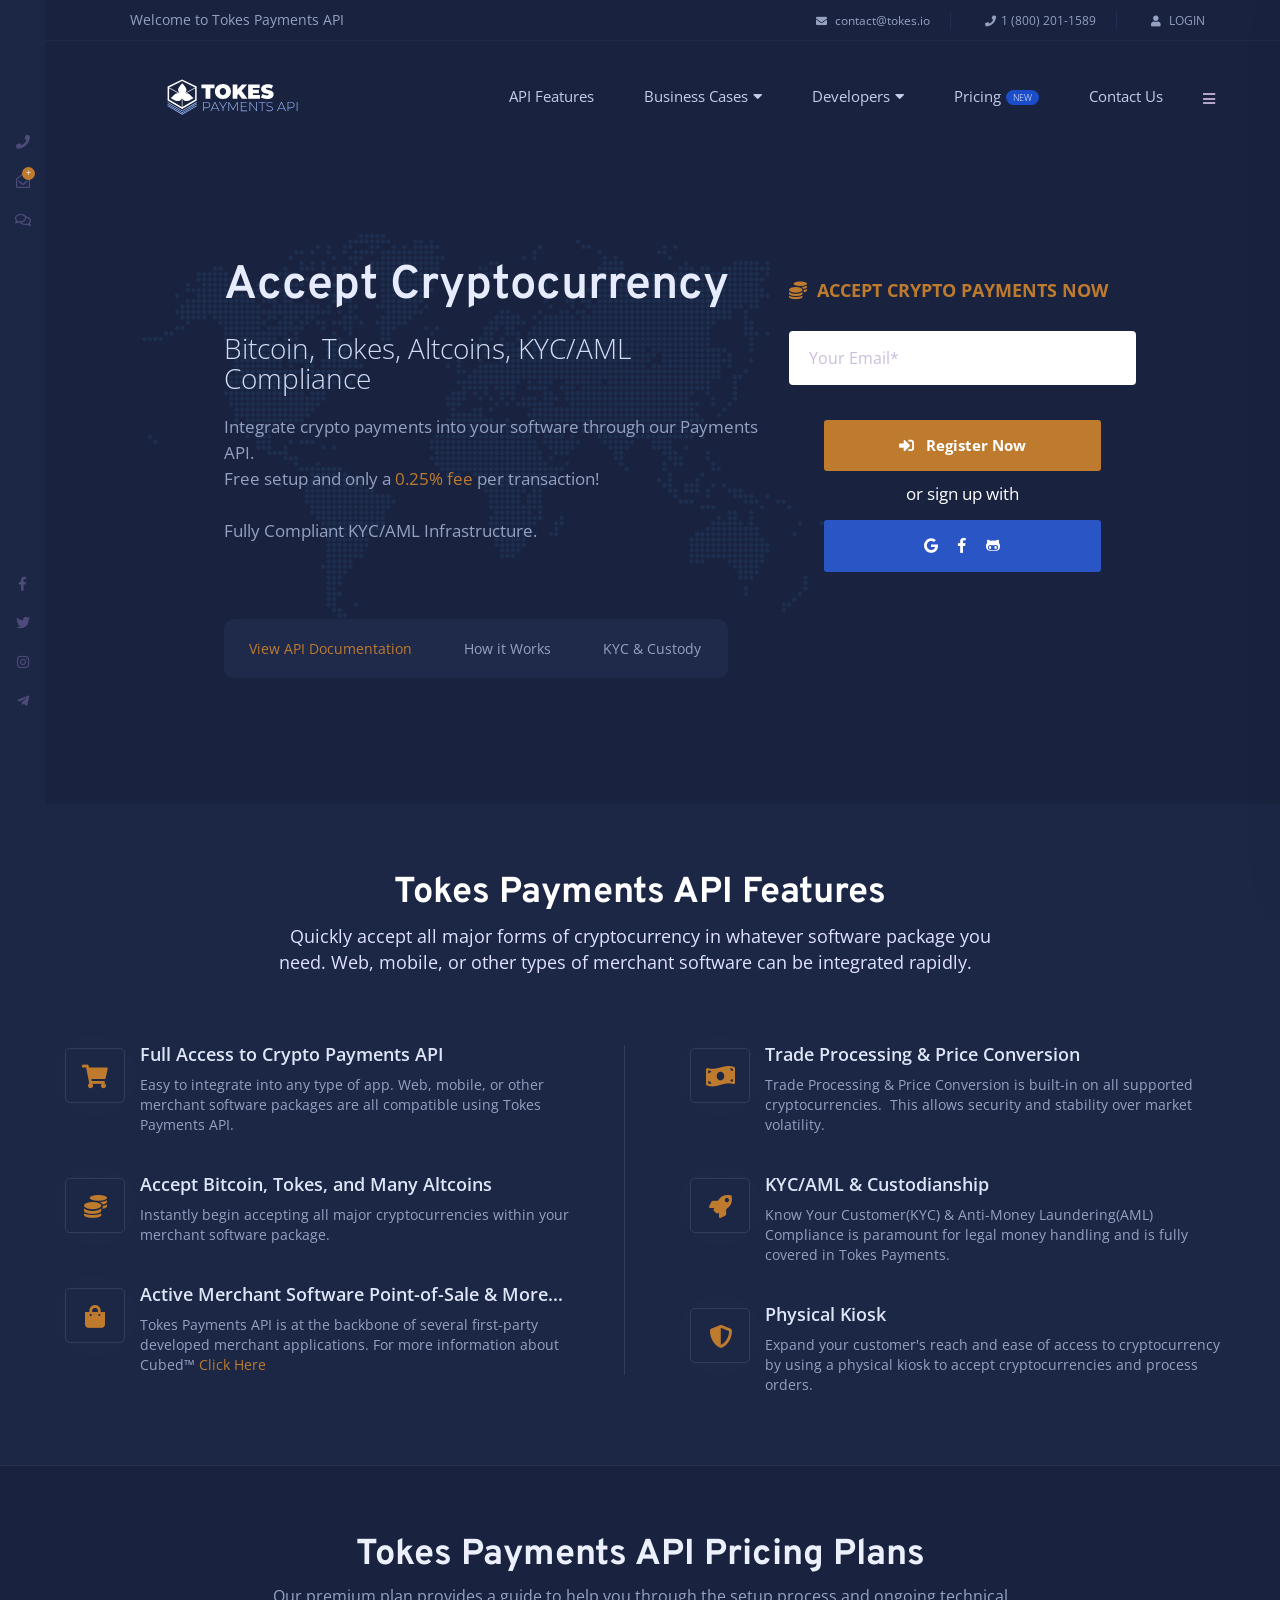
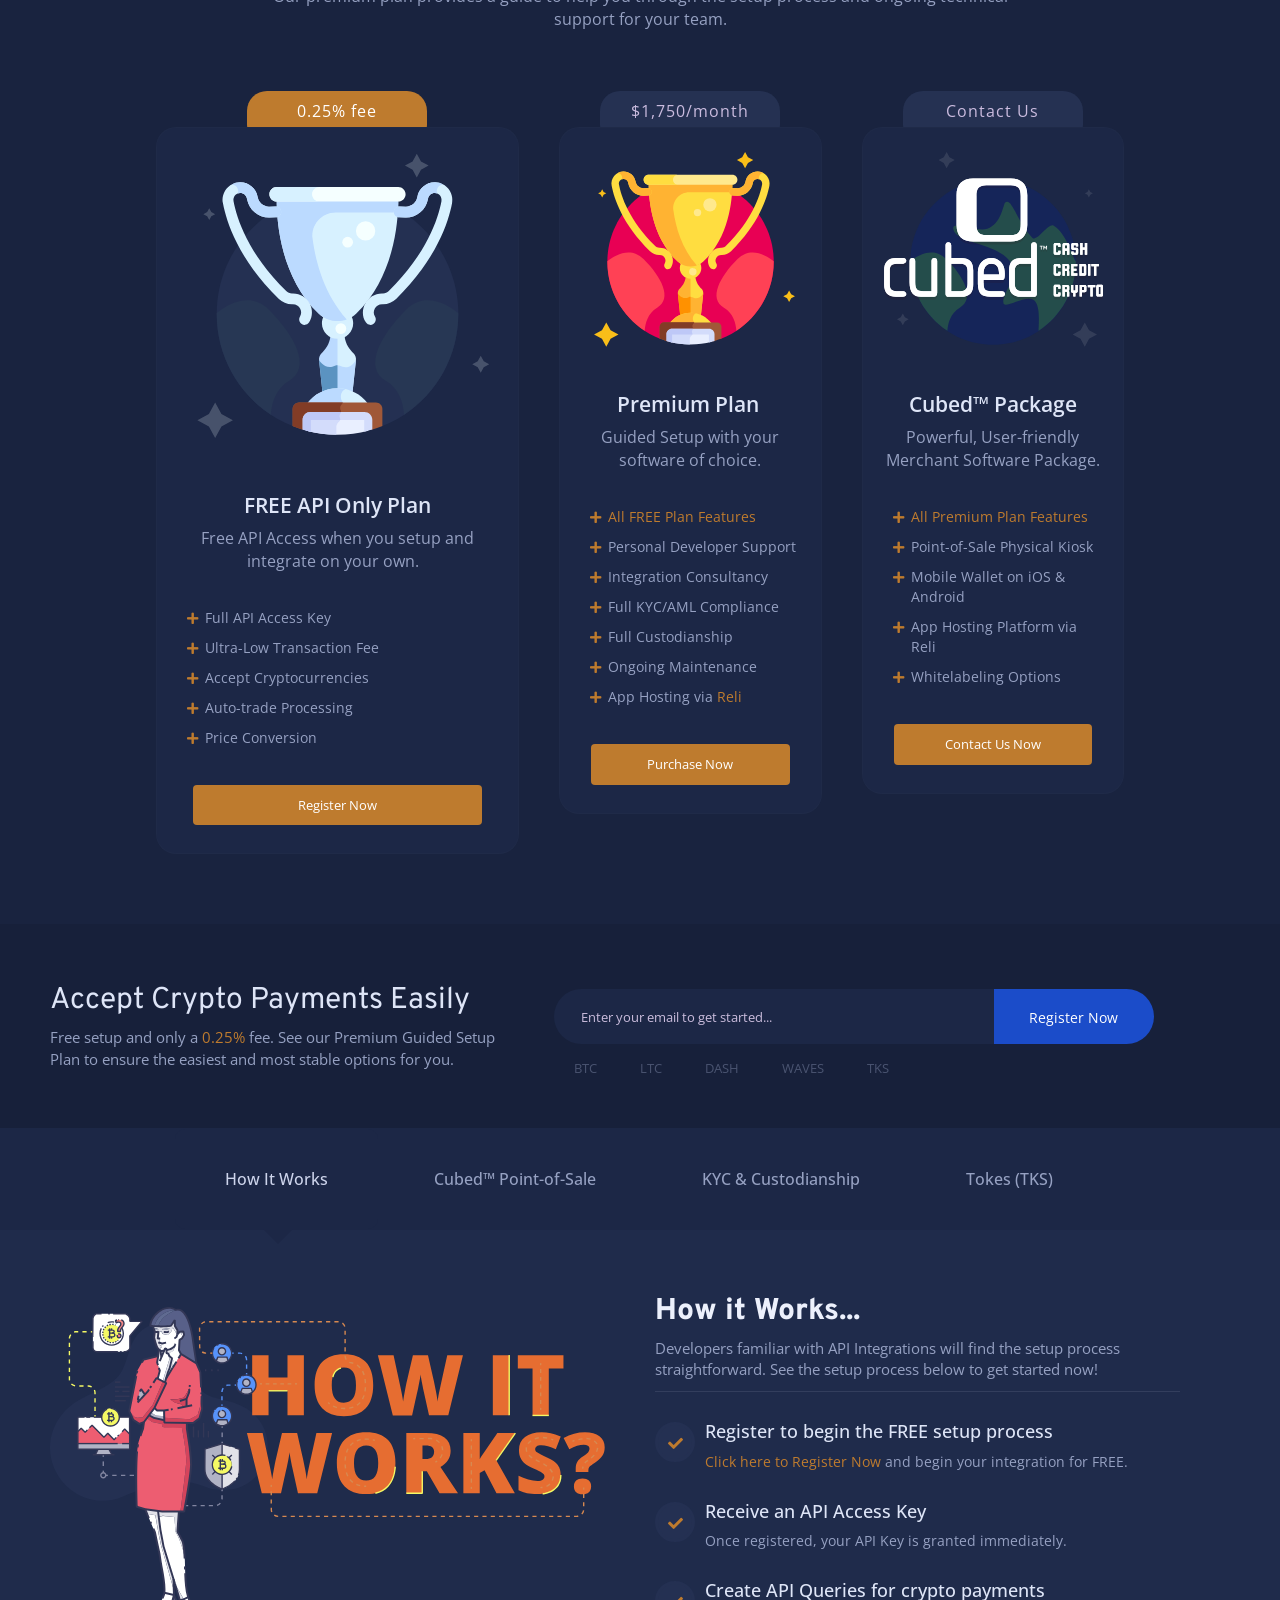
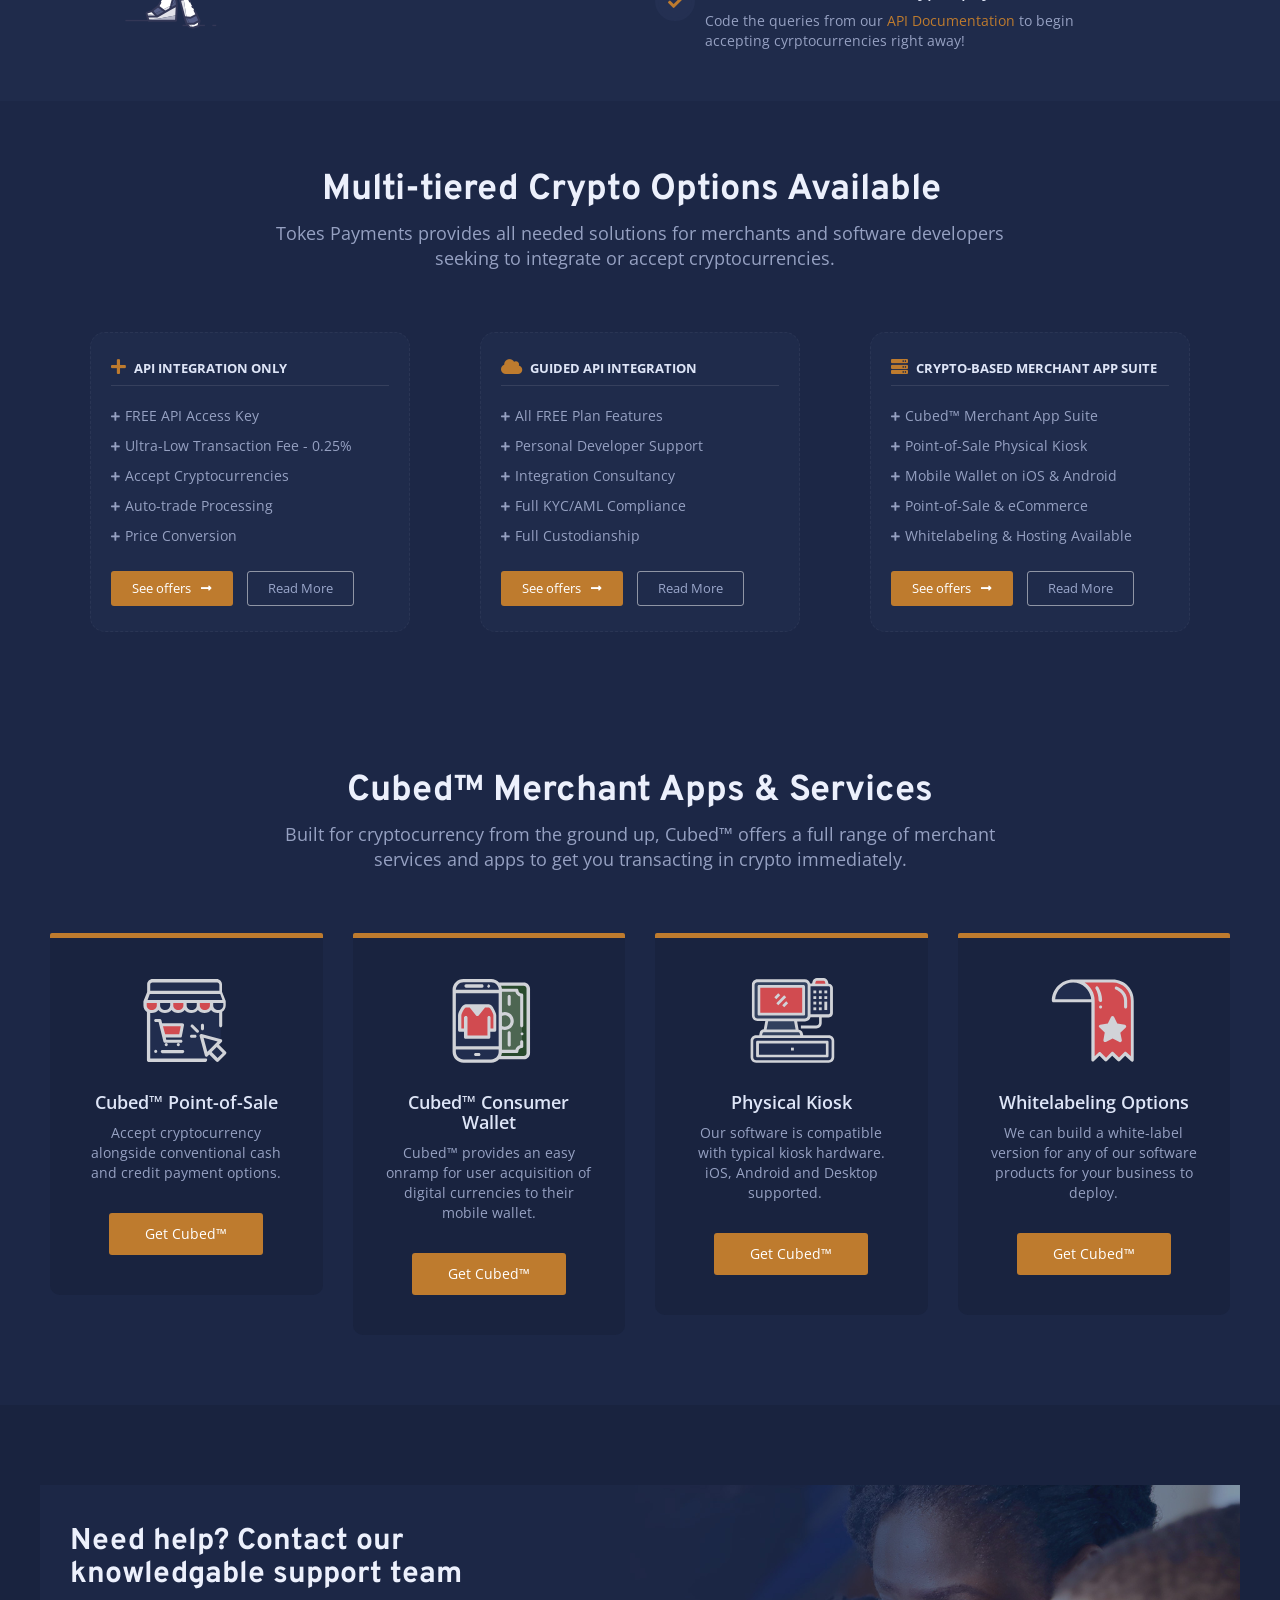
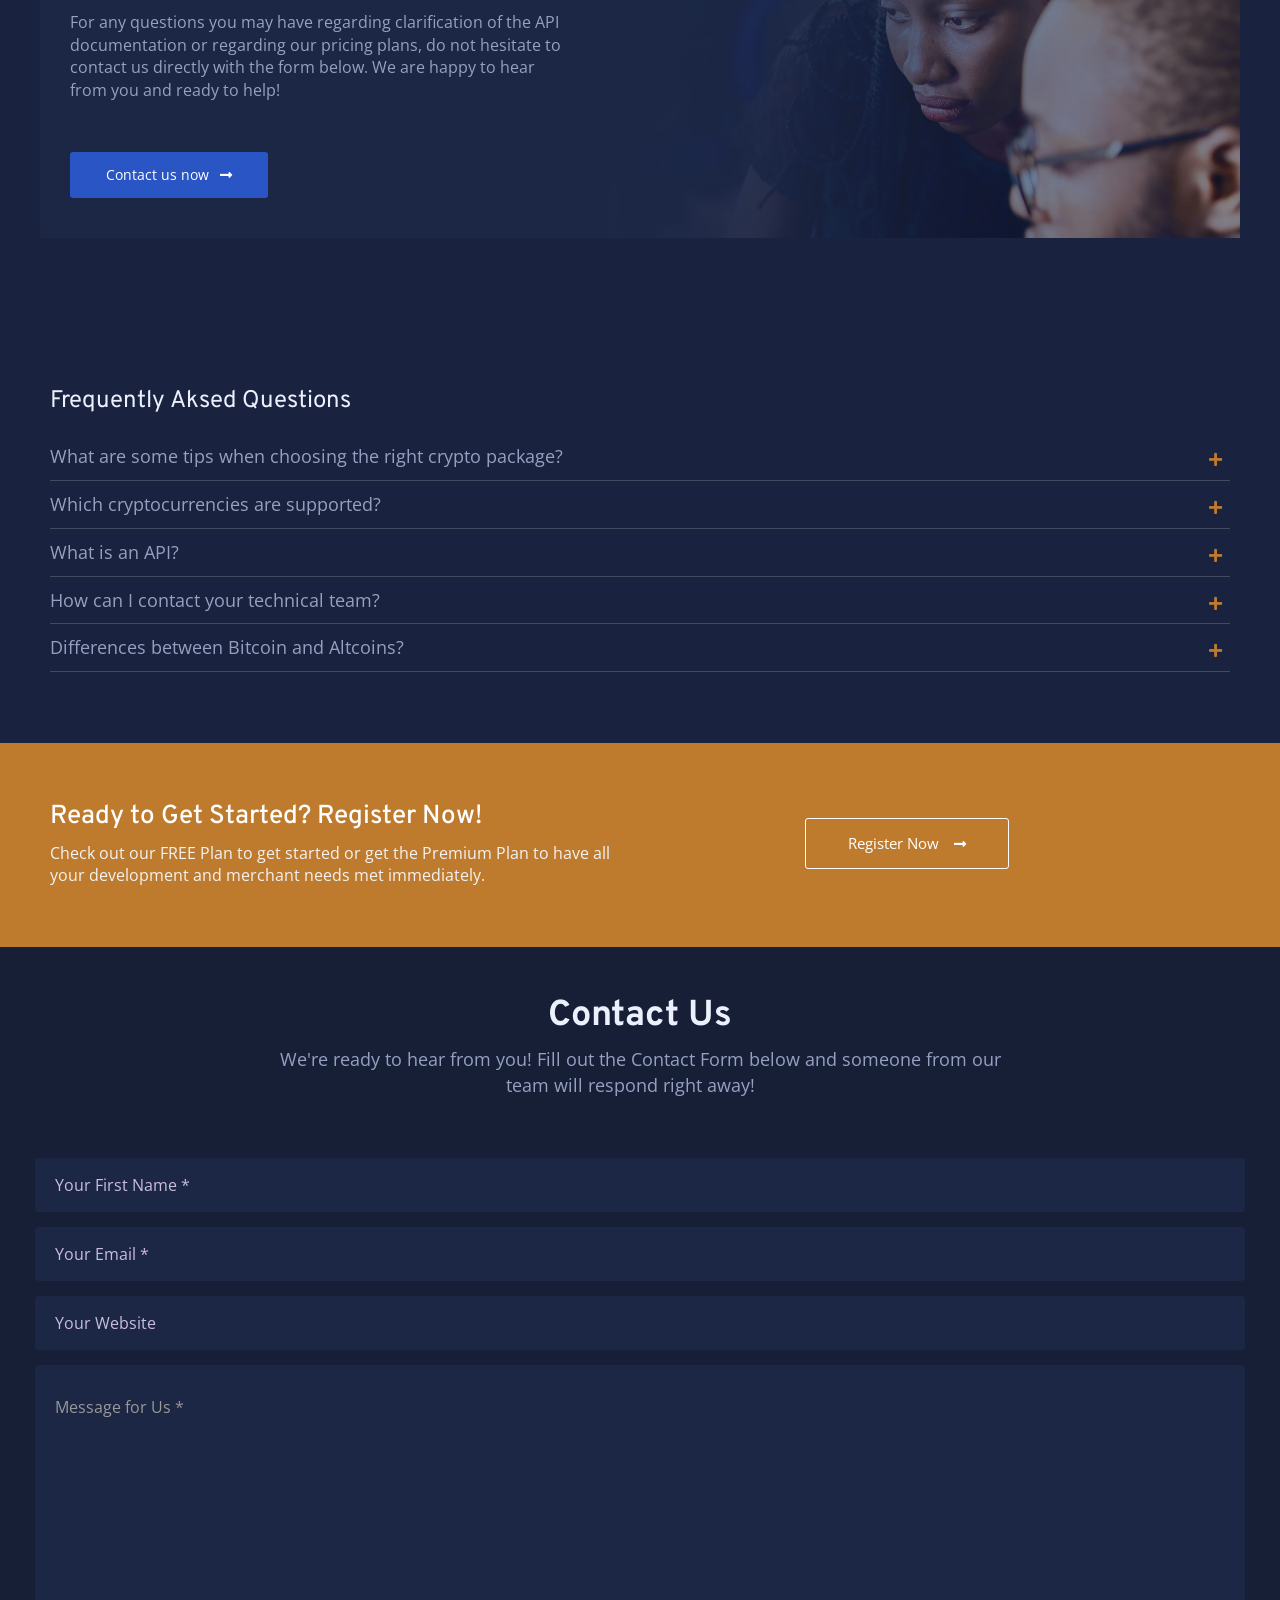
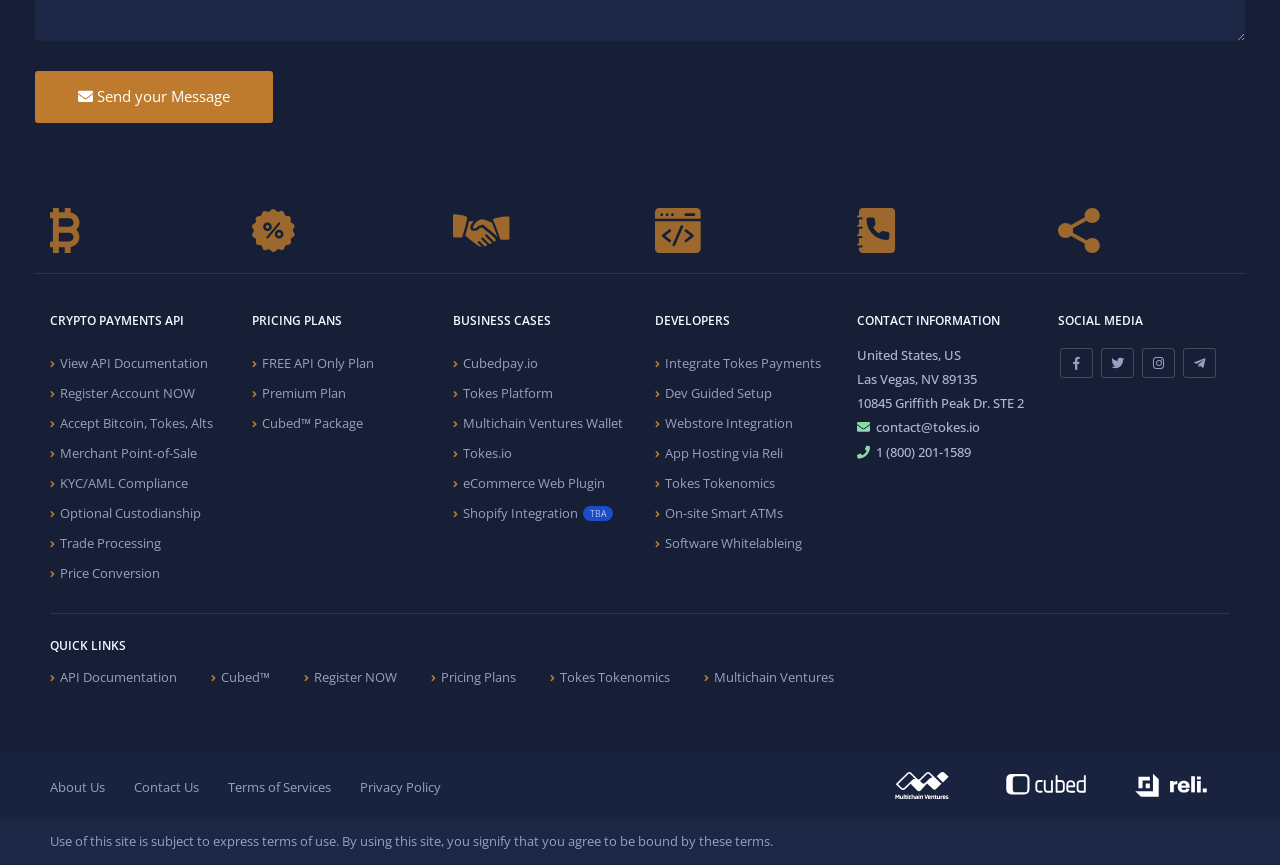
==== commit 27665d7d: "updated email, login button and social media" ====
--- a/index.html
+++ b/index.html
@@ -96,9 +96,9 @@
             </div>
             <div class="right-topbar">
                 <a class="topbar-link" href="#"><i class="fa fa-envelope"></i>
-                    contact@tokespay.com</a>
+                    contact@tokes.io</a>
                 <a class="topbar-link hidden-xs" href="#"><i class="fa fa-phone"></i>1 (800) 201-1589</a>
-                <a class="topbar-link" href="../whmcs/clientarea.php"><i class="fa fa-user"></i> Register Now</a>
+                <a class="topbar-link" href="#"><i class="fa fa-user"></i> LOGIN</a>
             </div>
         </div>
     </div>
@@ -295,7 +295,7 @@
             <div class="widget">
                 <h6 class="title">Contact Us</h6>
                 <ul class="link">
-                    <li><i class="fa fa-envelope"></i> contact@tokespay.com</li>
+                    <li><i class="fa fa-envelope"></i> contact@tokes.io</li>
                     <li><i class="fa fa-phone"></i>1 (800) 201-1589</li>
                     <!--<li><a href="#"><i class="fa fa-comments"></i>Livechat</a></li>-->
                 </ul>
@@ -303,10 +303,10 @@
             <div class="widget">
                 <h6 class="title">Social Pages</h6>
                 <div class="social-links">
-                    <a href="#"> <i class="fab fa-facebook-f"></i></a>
-                    <a href="#"> <i class="fab fa-google"></i></a>
-                    <a href="#"> <i class="fab fa-linkedin-in"></i></a>
-                    <a href="#"> <i class="fab fa-instagram"></i></a>
+                    <a href="https://www.facebook.com/multichainventures"> <i class="fab fa-facebook-f"></i></a>
+                    <a href="https://twitter.com/Multichain_Vent"> <i class="fab fa-twitter"></i></a>
+                    <a href="https://www.instagram.com/multichainventures/"> <i class="fab fa-instagram"></i></a>
+                    <a href="https://t.me/multichainventures"> <i class="fab fa-telegram-plane"></i></a>
                 </div>
             </div>
         </div>
@@ -326,10 +326,10 @@
                 </a>
             </div>
             <div class="sidebar-socials link-style">
-                <a href="#"><i class="fab fa-facebook-f"></i></a>
-                <a href="#"><i class="fab fa-instagram"></i></a>
-                <a href="#"><i class="fab fa-twitter"></i></a>
-                <a href="#"><i class="fab fa-linkedin-in">&nbsp;</i></a>
+                <a href="https://www.facebook.com/multichainventures"><i class="fab fa-facebook-f"></i></a>
+                <a href="https://twitter.com/Multichain_Vent"><i class="fab fa-twitter"></i></a>
+                <a href="https://www.instagram.com/multichainventures/"><i class="fab fa-instagram"></i></a>
+                <a href="https://t.me/multichainventures"><i class="fab fa-telegram-plane">&nbsp;</i></a>
             </div>
         </div>
         <!-- MODAL  -->
@@ -348,7 +348,7 @@
                         </div>
                         <div class="modal-contact">
                             <i class="fa fa-envelope"></i>
-                            <h4>contact@tokespay.com</h4>
+                            <h4>contact@tokes.io</h4>
                         </div>
                     </div>
                     <div class="modal-footer">
@@ -391,25 +391,28 @@
                         </div>
 <div class="col-sm-4">
 	<h4 class="padding-bottom10 green-color padding-top10"><strong><i class="fa fa-coins"></i>&nbsp; ACCEPT CRYPTO PAYMENTS NOW</strong></h4>
-<form action="contact.php" method="post" id="contact-form">
-              <div class="messages"></div>
-                        <div class="form-group" data-aos="fade-up">
-                          <input id="form_email" type="email" name="email" class="form-control" placeholder="Your Email*"
-                                required="required" data-error="Valid email is required">
-                        </div>
-                        <div class="form-group form_left" data-aos="fade-up" data-aos-delay="100">
-<div class="help-block with-errors"></div>
-                        </div>
-                        <div class="form-group" data-aos="fade-up" data-aos-delay="200"> </div>
-                        <div class="form-group" data-aos="fade-up" data-aos-delay="300">
-<div class="help-block with-errors"></div>
-                            <br>
-                            <button class="btn btn-green btn-large center-block bold-text" style="width:80%;"> <span class="fa fa-sign-in-alt"></span> &nbsp; Register Now </button>
-						  <p class="text-center" style="color:white; padding:10px 0px 13px 0px">&nbsp;  or sign up with  &nbsp;</p>
-                          <button class="btn btn-large center-block btn-blue" style="width:80%;"><span class="fab fa-google"></span>&nbsp;&nbsp;&nbsp;&nbsp;&nbsp;<span class="fab fa-facebook-f"></span>&nbsp;&nbsp;&nbsp;&nbsp;&nbsp;<span class="fab fa-github-alt"></span></button>
-
-                        </div>
-            </form>
+        <form action="javascript:goToRegistration()" id="registration-form">
+            <div class="messages"></div>
+            <div class="form-group" data-aos="fade-up">
+                <input id="emailRegistration" type="email" name="email" class="form-control" placeholder="Your Email*"
+                    required="required" data-error="Valid email is required">
+            </div>
+            <div class="form-group form_left" data-aos="fade-up" data-aos-delay="100">
+                <div class="help-block with-errors"></div>
+            </div>
+            <div class="form-group" data-aos="fade-up" data-aos-delay="200"> </div>
+            <div class="form-group" data-aos="fade-up" data-aos-delay="300">
+                <div class="help-block with-errors"></div>
+                <br>
+                <button type="submit" class="btn btn-green btn-large center-block bold-text" style="width:80%;"> <span
+                        class="fa fa-sign-in-alt"></span> &nbsp; Register Now </button>
+                <p class="text-center" style="color:white; padding:10px 0px 13px 0px">&nbsp; or sign up with &nbsp;</p>
+                <button onclick="goToRegistration()" class="btn btn-large center-block btn-blue" style="width:80%;"><span
+                        class="fab fa-google"></span>&nbsp;&nbsp;&nbsp;&nbsp;&nbsp;<span
+                        class="fab fa-facebook-f"></span>&nbsp;&nbsp;&nbsp;&nbsp;&nbsp;<span
+                        class="fab fa-github-alt"></span></button>
+            </div>
+        </form>
                       </div>
                   </div>
                     <div id="cloud" class="tab-pane">
@@ -638,15 +641,21 @@
                 </div>
                 <div class="col-sm-7">
                     <div class="domain-input">
-                        <form action="#">
+                        <form action="javascript:goToRegistration()">
                             <div class="form-group">
-                              <input style="padding-left:12px" placeholder="Enter your email to get started..." class="form-control" id="domain">
+                                <input style="padding-left:12px" placeholder="Enter your email to get started..." class="form-control" id="subEmailRegistration">
                                 <button class="btn btn-domain" type="submit">Register Now</button>
                             </div>
                             <div class="ltds">
                                 <p>BTC LTC DASH WAVES TKS</p>
                             </div>
                         </form>
+                        <script>
+                            function goToRegistration() {
+                                const email = $('#emailRegistration').val() || $('#subEmailRegistration').val();
+                                window.location.assign(`https://control-panel.payments.tokesplatform.org/login?emailRegistration=${email || 'sso'}`);
+                            }
+                        </script>
                     </div>
                 </div>
             </div>
@@ -1147,31 +1156,56 @@
                 <p>We're ready to hear from you! Fill out the Contact Form below and someone from our team will respond right away!&nbsp; &nbsp;&nbsp; </p>
             </div>
 			<div>
-				
-<form action="contact.php" method="post" id="contact-form">
-                        <div class="messages"></div>
-                        <div class="form-group" data-aos="fade-up">
-                            <input id="form_name" type="text" name="name" class="form-control name input-dark" placeholder="Your First Name *"
-                                required="required" data-error="Firstname is required">
-                        </div>
-                        <div class="form-group form_left" data-aos="fade-up" data-aos-delay="100">
-                            <input id="form_email" type="email" name="email" class="form-control input-dark" placeholder="Your Email *"
-                                required="required" data-error="Valid email is required">
-                            <div class="help-block with-errors"></div>
-                        </div>
-                        <div class="form-group" data-aos="fade-up" data-aos-delay="200">
-                            <input id="form_web" type="text" name="name" class="form-control input-dark" placeholder="Your Website ">
-                        </div>
-                        <div class="form-group" data-aos="fade-up" data-aos-delay="300">
-                            <textarea id="form_message" name="message" class="form-control input-dark" placeholder="Message for Us *"
-                                rows="4" required="required" data-error="Please leave us a message.."></textarea>
-                            <div class="help-block with-errors"></div>
-                            <br>
-                            <button class="btn btn-green btn-large"> <span class="fa fa-envelope"></span> Send your
-                                Message </button>
-                        </div>
-                    </form>
-                      </div>
+                <form action="javascript:submitContact()" id="contact-info-form">
+                    <div class="form-group" data-aos="fade-up">
+                        <input id="form_name" type="text" name="name" class="form-control name input-dark"
+                            placeholder="Your First Name *" required="required" data-error="Firstname is required">
+                    </div>
+                    <div class="form-group form_left" data-aos="fade-up" data-aos-delay="100">
+                        <input id="form_email" type="email" name="email" class="form-control input-dark" placeholder="Your Email *"
+                            required="required" data-error="Valid email is required">
+                        <div class="help-block with-errors"></div>
+                    </div>
+                    <div class="form-group" data-aos="fade-up" data-aos-delay="200">
+                        <input id="form_web" type="text" name="name" class="form-control input-dark" placeholder="Your Website ">
+                    </div>
+                    <div class="form-group" data-aos="fade-up" data-aos-delay="300">
+                        <textarea id="form_message" name="message" class="form-control input-dark" placeholder="Message for Us *"
+                            rows="4" required="required" data-error="Please leave us a message.."></textarea>
+                        <div class="help-block with-errors"></div>
+                        <br>
+                        <button class="btn btn-green btn-large"> <span class="fa fa-envelope"></span> Send your
+                            Message </button>
+                    </div>
+                    <div id="form_notification" class="messages"></div>
+                </form>
+                <script>
+                    function submitContact(e) {
+                        $.ajax({
+                            url:'https://formspree.io/xbjzjebq',
+                            method:'POST',
+                            data:{
+                                name: $('#form_name').val(),
+                                _replyto: $('#form_email').val(),
+                                website: $('#form_web').val(),
+                                message: $('#form_message').val(),
+                                source: 'Tokes Payments API Landing Page'
+                            },
+                            dataType:"json",
+                            error: () => {
+                                $('#form_notification').html("Something went wrong, try again later!")
+                            },
+                            success: () => {
+                                $('#form_name').val(''),
+                                $('#form_email').val(''),
+                                $('#form_web').val(''),
+                                $('#form_message').val(''),
+                                $('#form_notification').html("We've received the information you entered.  Thank you!")
+                            }	
+                        });
+                    }
+                </script>
+            </div>
 			</div>
             <div class="row">
                 <div class="partners">
@@ -1244,17 +1278,17 @@
                         <h5>United States, US</h5>
                         <h5>Las Vegas, NV 89135</h5>
                         <h5>10845 Griffith Peak Dr. STE 2</h5>
-                        <h5><i class="fa fa-envelope"></i> contact@tokespay.com</h5>
+                        <h5><i class="fa fa-envelope"></i> contact@tokes.io</h5>
                         <h5><i class="fa fa-phone"></i> 1 (800) 201-1589</h5>
                     </div>
                 </div>
                 <div class="col-sm-2">
                     <h4>Social Media</h4>
                     <div class="social-media">
-                        <a href="#"><i class="fab fa-facebook-f"></i></a>
-                        <a href="#"> <i class="fab fa-google"></i></a>
-                        <a href="#"> <i class="fab fa-linkedin-in"></i></a>
-                        <a href="#"> <i class="fab fa-instagram"></i></a>
+                        <a href="https://www.facebook.com/multichainventures"><i class="fab fa-facebook-f"></i></a>
+                        <a href="https://twitter.com/Multichain_Vent"> <i class="fab fa-twitter"></i></a>
+                        <a href="https://www.instagram.com/multichainventures/"> <i class="fab fa-instagram"></i></a>
+                        <a href="https://t.me/multichainventures"> <i class="fab fa-telegram-plane"></i></a>
                     </div>
                 </div>
                 <div class="col-sm-12">
@@ -1285,8 +1319,8 @@
                     <div class="under_footer_links">
                         <a href="https://multichain.ventures/" target="_blank">About Us</a>
                         <a href="#contact">Contact Us</a>
-                        <a href="docs/mv-terms.pdf">Terms of Services</a>
-                        <a href="docs/tks-privacy-notice.pdf">Privacy Policy</a>
+                        <a href="docs/mv-terms.pdf" target="_blank">Terms of Services</a>
+                        <a href="docs/tks-privacy-notice.pdf" target="_blank">Privacy Policy</a>
                     </div>
                 </div>
                 <div class="col-sm-4 un_img">
